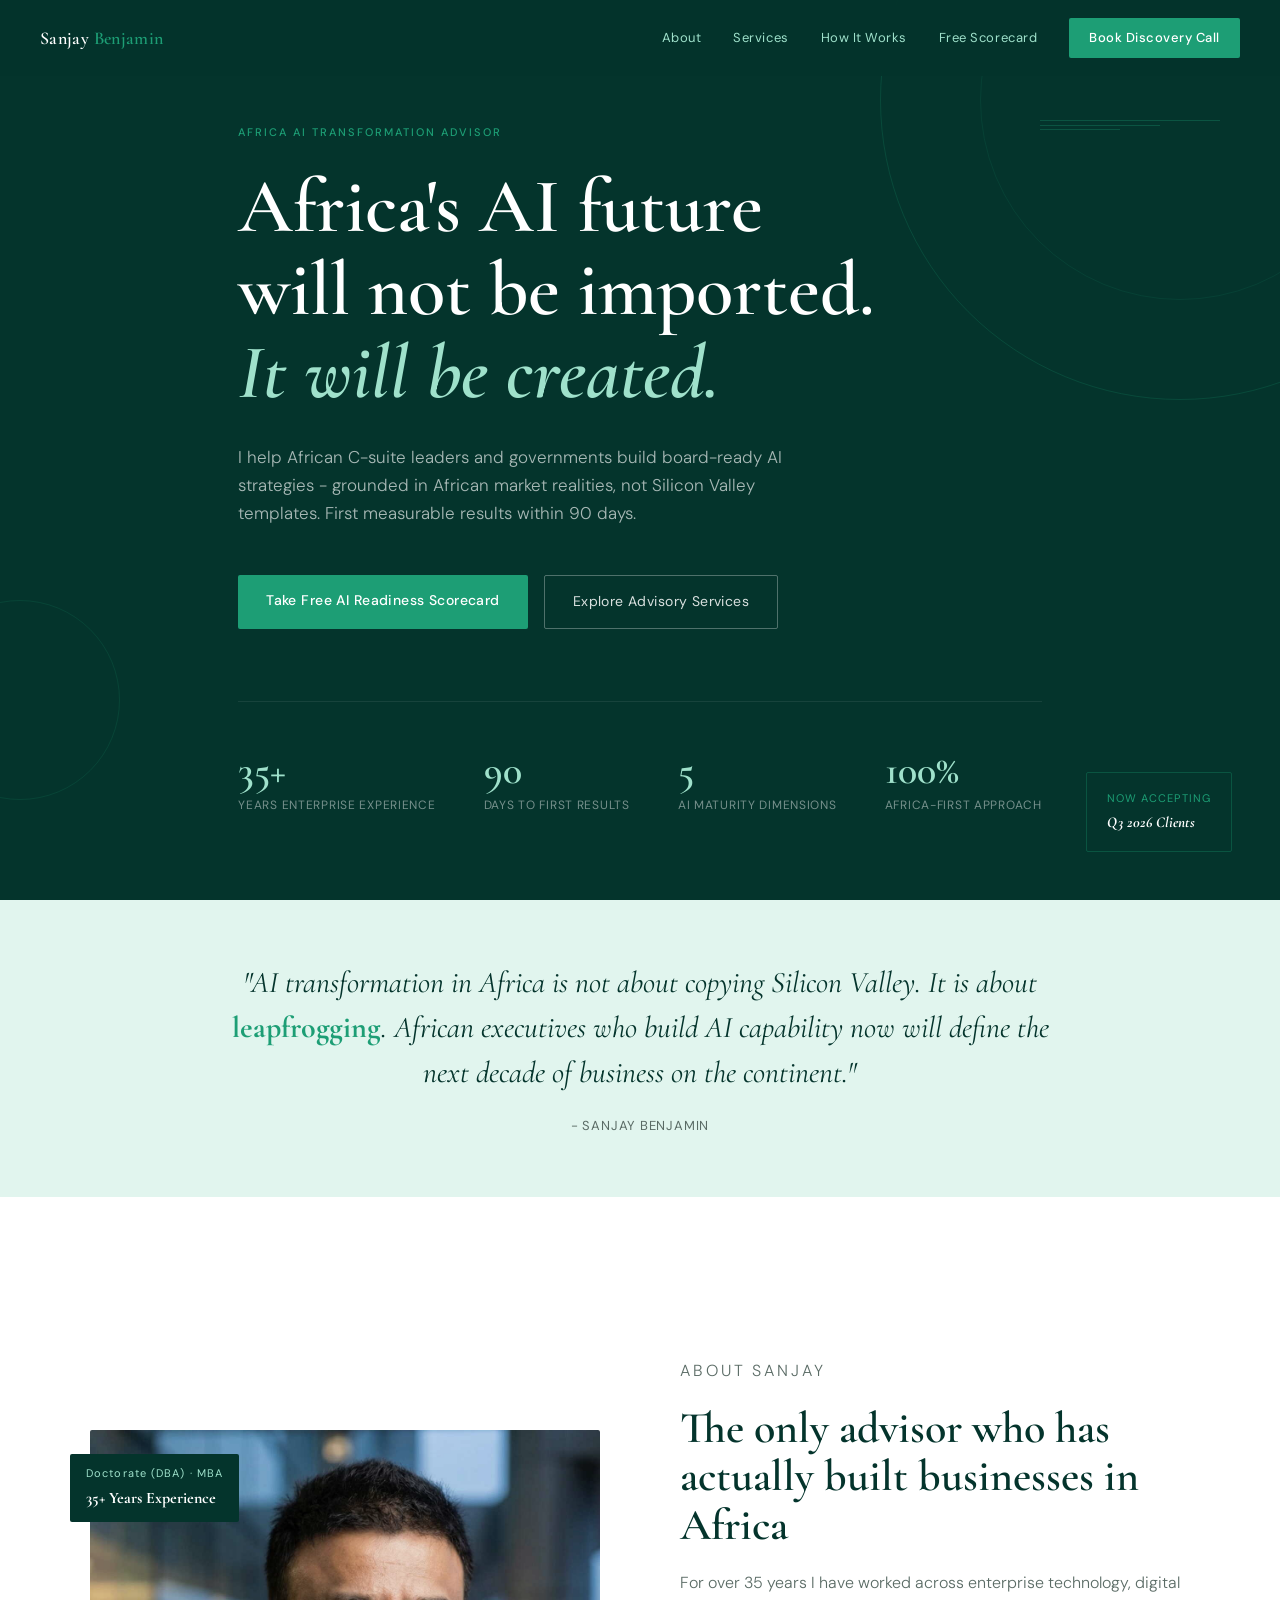
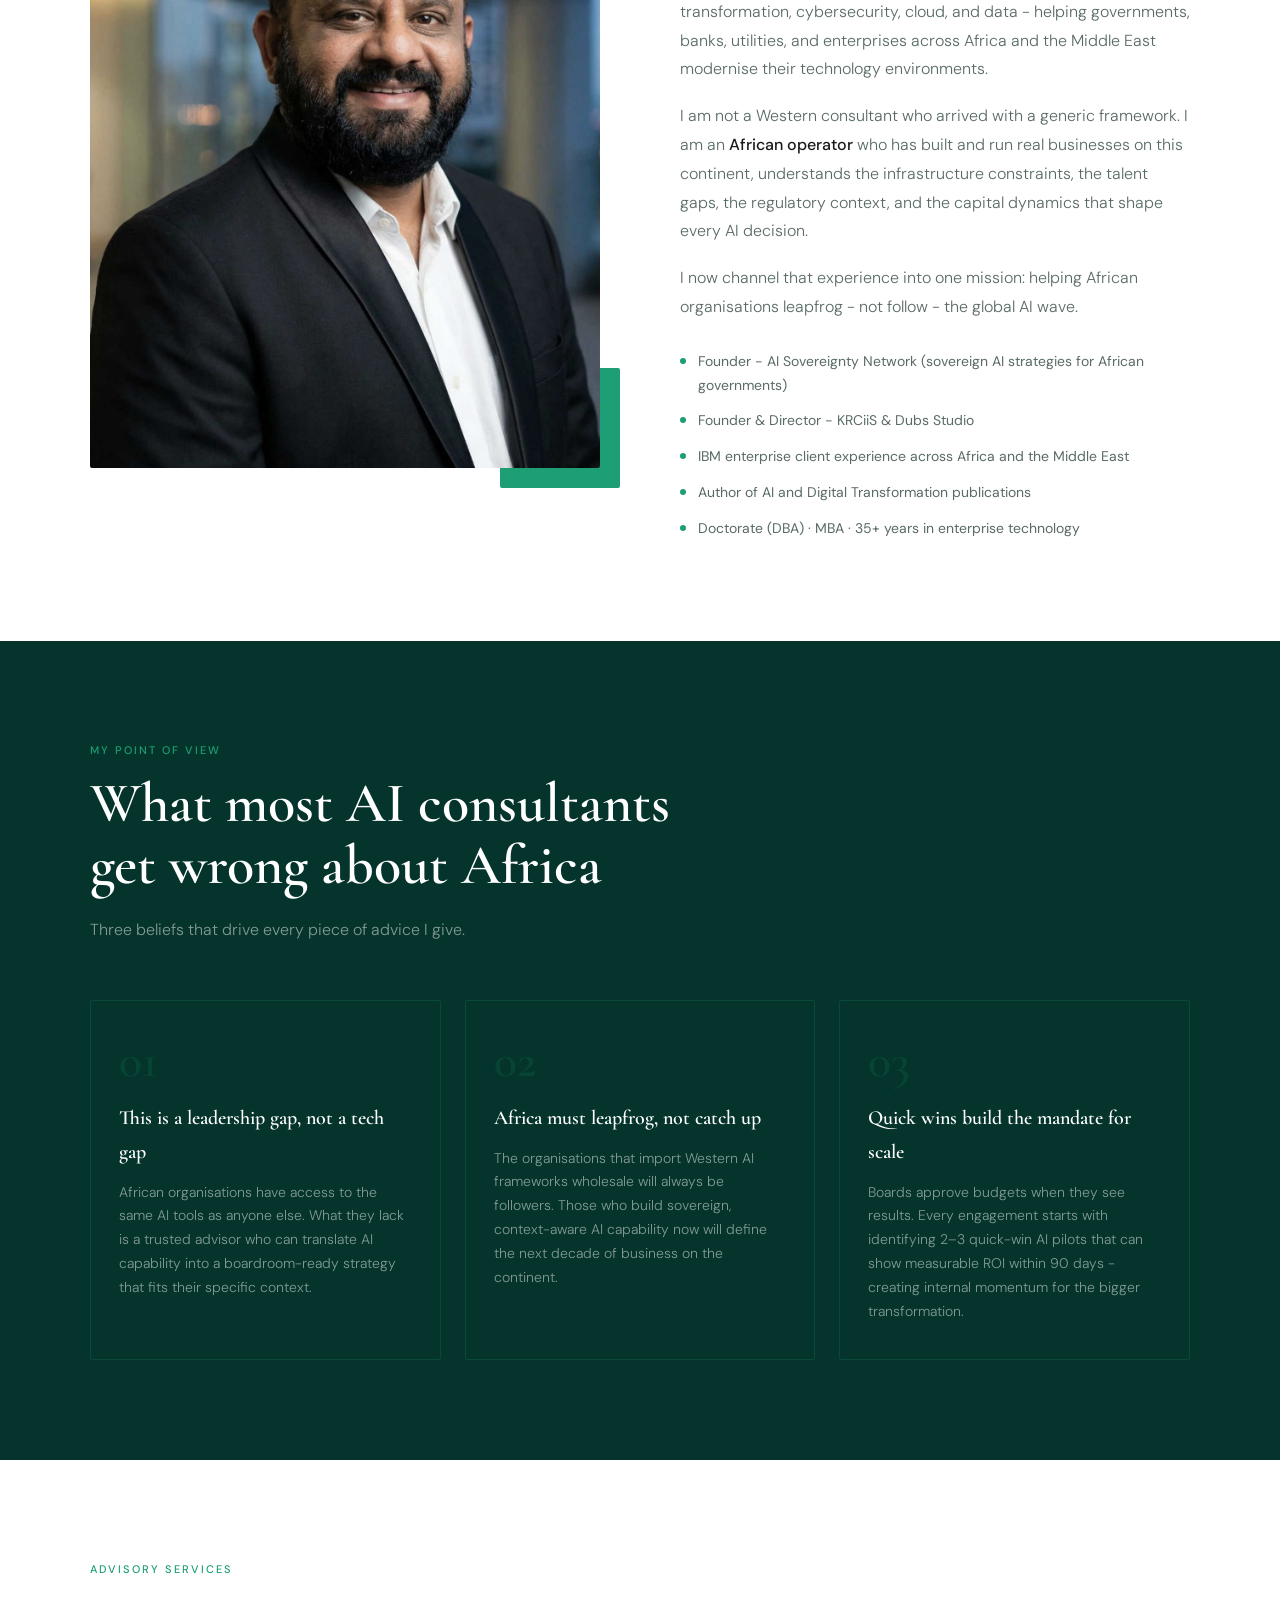
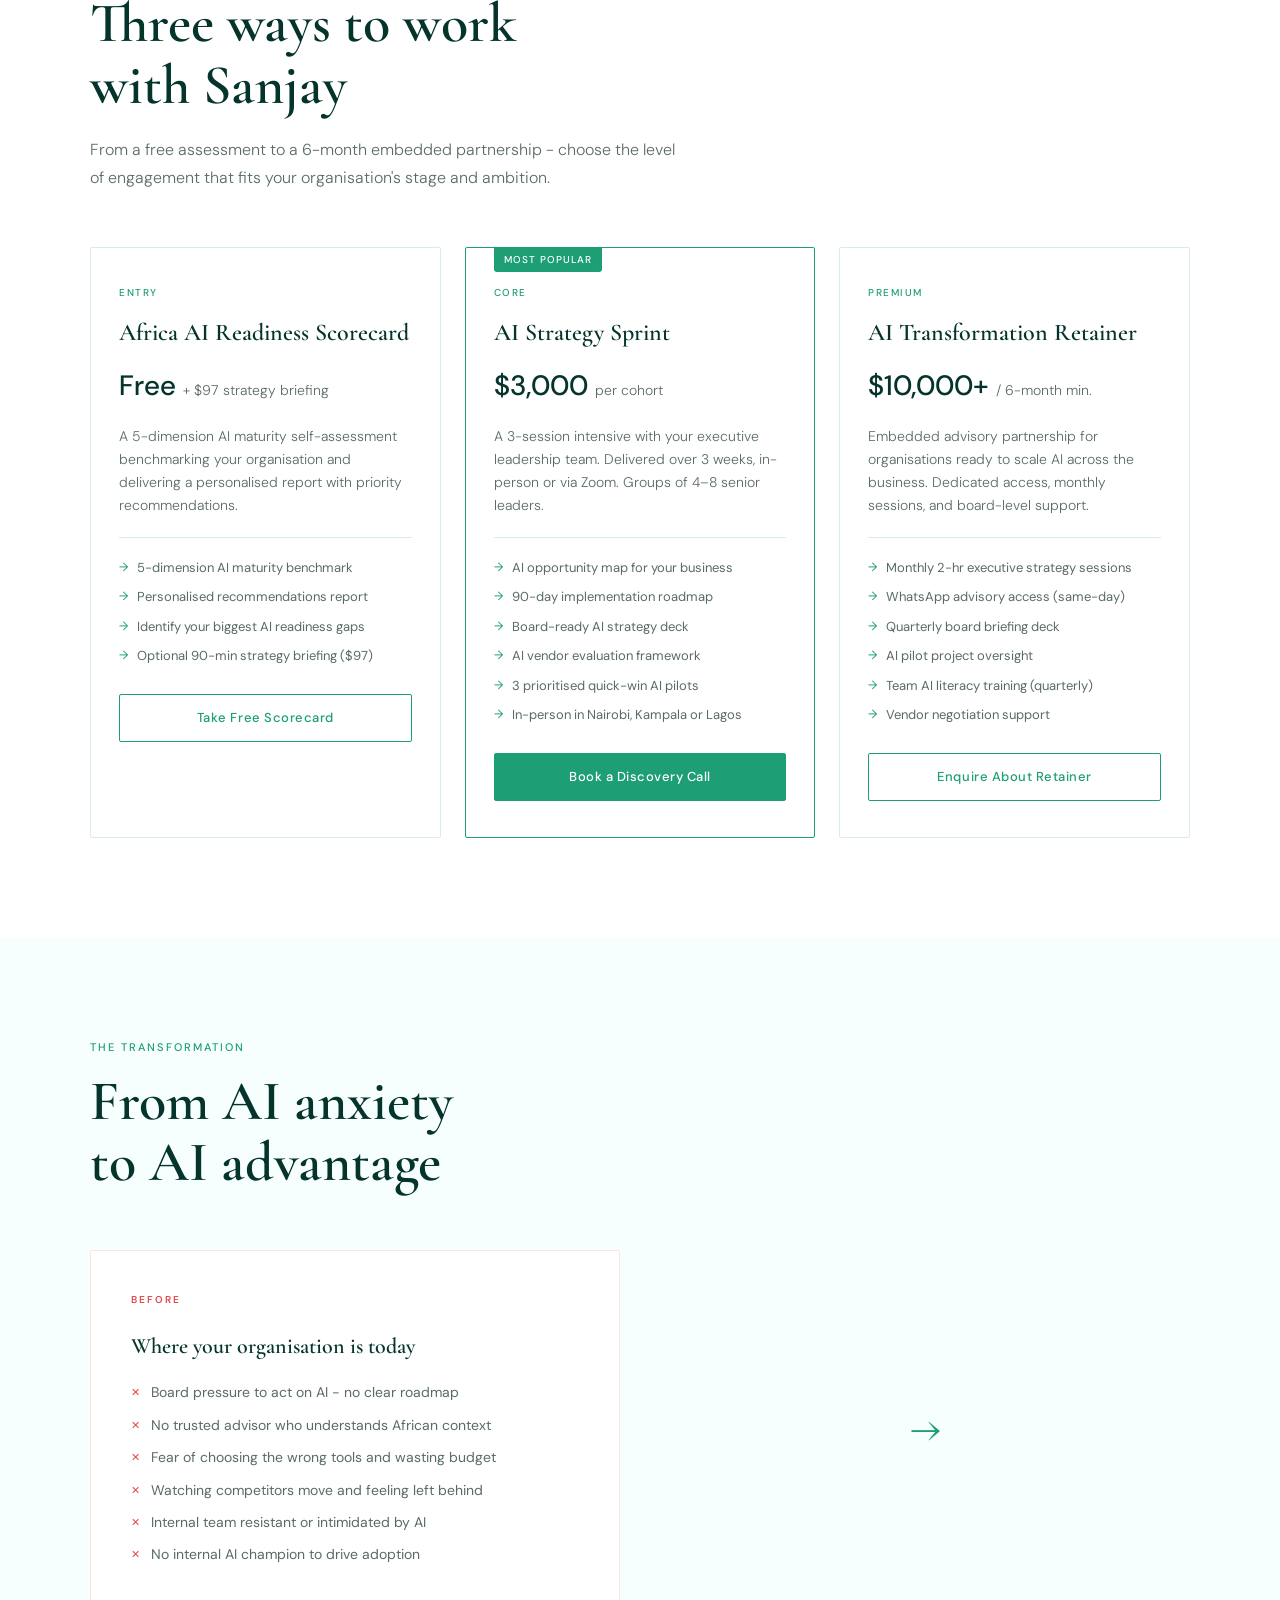
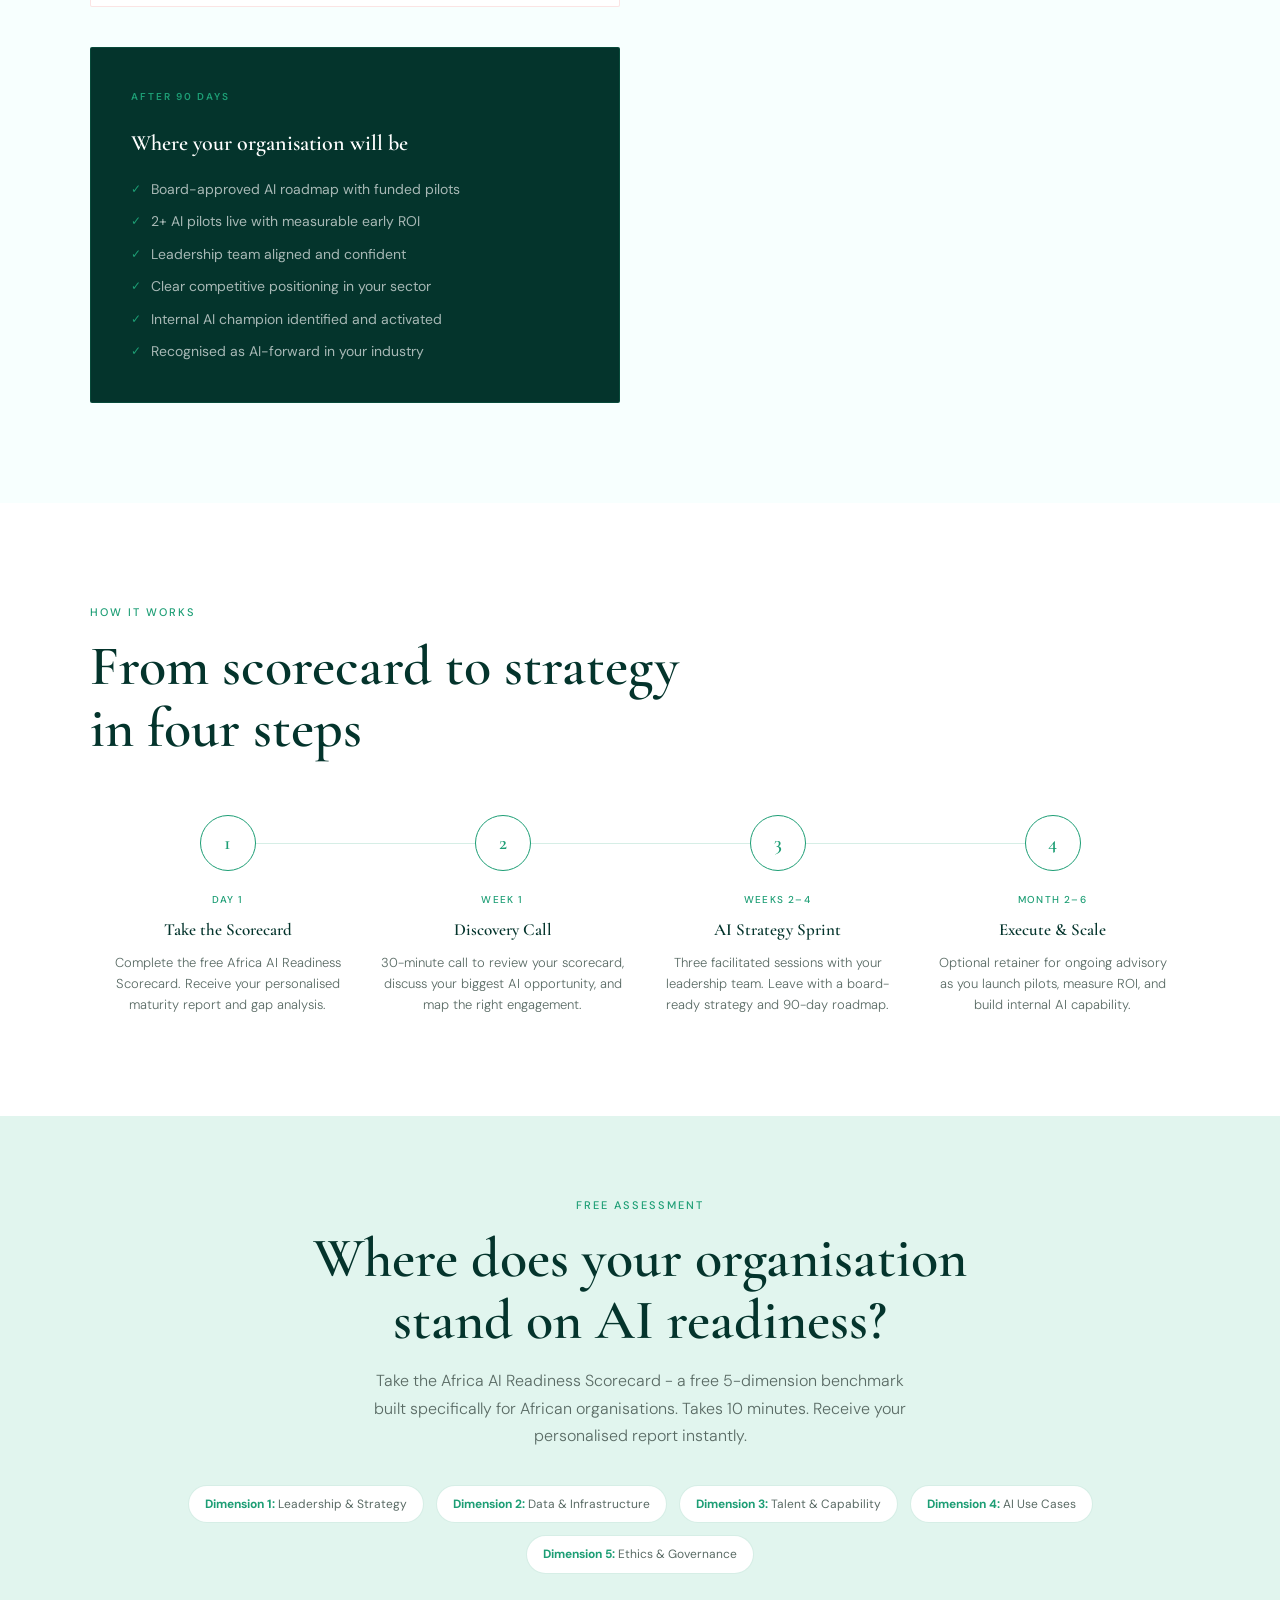
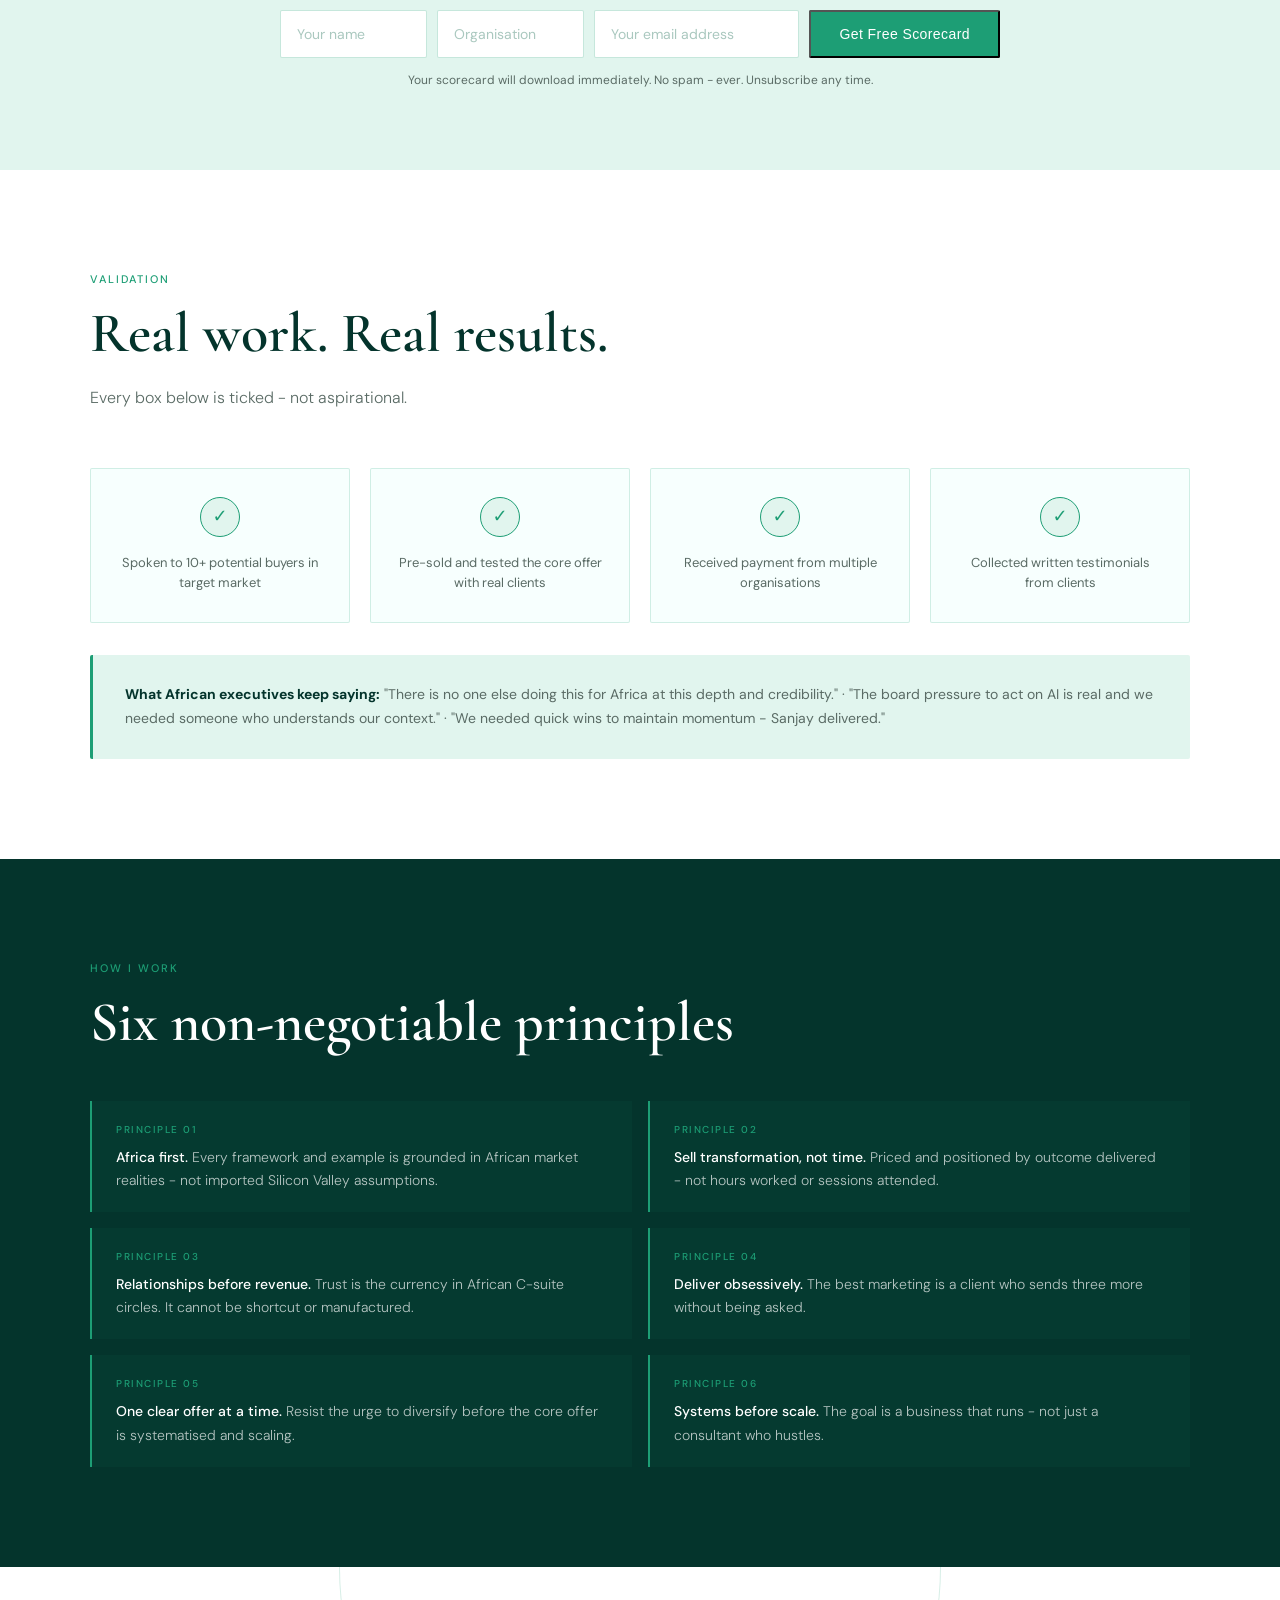
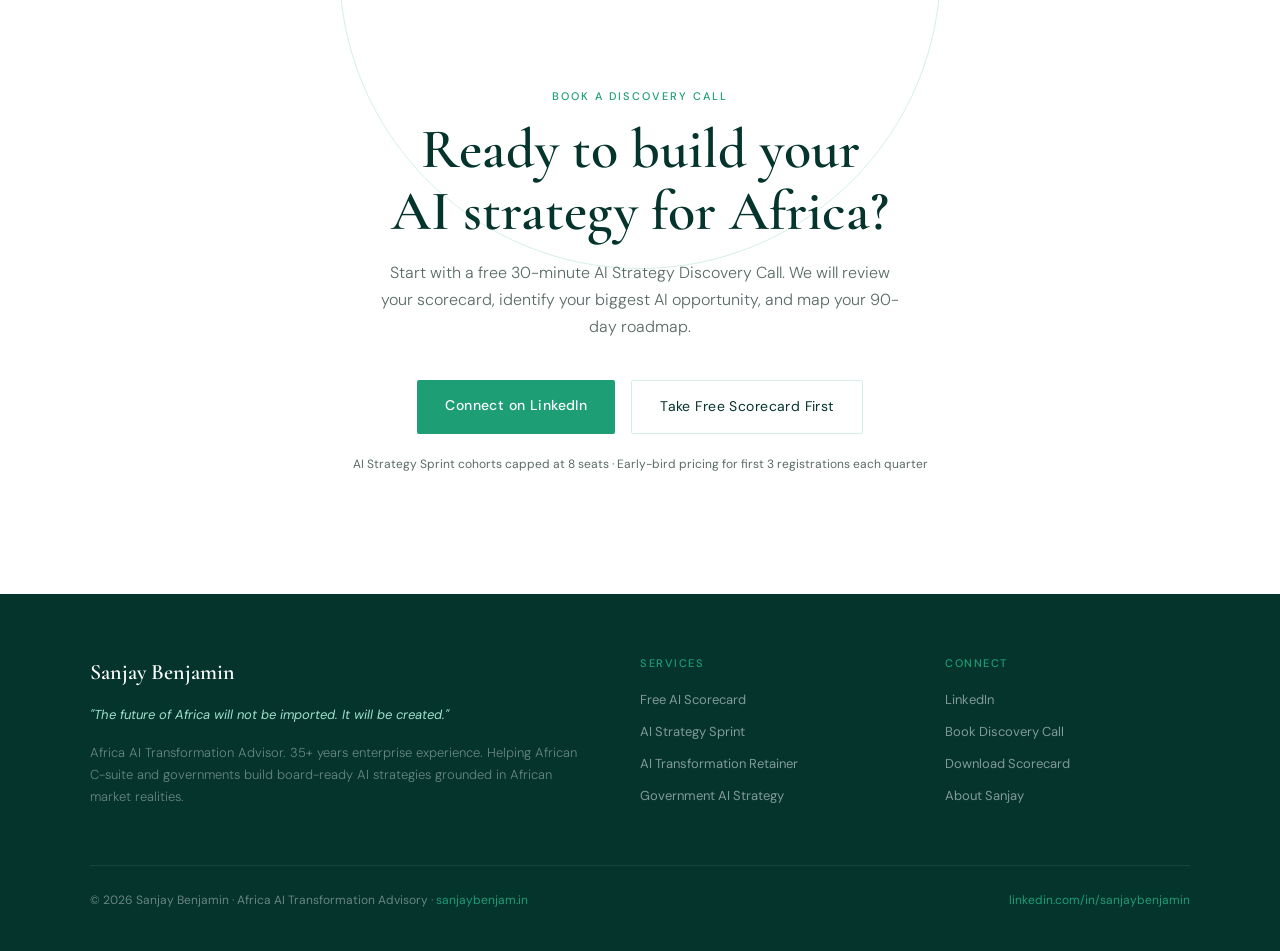
==== index.html @ 1101a74a "Update index.html formspree" ====
<!DOCTYPE html>
<html lang="en">
<head>
<meta charset="UTF-8">
<meta name="viewport" content="width=device-width, initial-scale=1.0">
<meta name="description" content="Sanjay Benjamin - Africa's leading AI Transformation Advisor. 35+ years enterprise experience. Helping African C-suite and governments build board-ready AI strategies in 90 days.">
<meta property="og:title" content="Sanjay Benjamin | Africa AI Transformation Advisor">
<meta property="og:description" content="Africa's AI transformation is not about copying Silicon Valley. It is about leapfrogging. Book your free AI Strategy Discovery Call.">
<meta property="og:url" content="https://www.sanjaybenjam.in">
<title>Sanjay Benjamin | Africa AI Transformation Advisor</title>
<link rel="preconnect" href="https://fonts.googleapis.com">
<link rel="preconnect" href="https://fonts.gstatic.com" crossorigin>
<link href="https://fonts.googleapis.com/css2?family=Cormorant+Garamond:ital,wght@0,400;0,600;1,400;1,600&family=DM+Sans:wght@300;400;500&display=swap" rel="stylesheet">
<style>
:root {
  --dark:    #04342C;
  --mid:     #0F6E56;
  --accent:  #1D9E75;
  --light:   #9FE1CB;
  --pale:    #E1F5EE;
  --amber:   #BA7517;
  --amber-l: #FAEEDA;
  --off:     #F7FFFE;
  --text:    #1A1A1A;
  --muted:   #5A6B65;
  --border:  rgba(29,158,117,.18);
  --serif:   'Cormorant Garamond', Georgia, serif;
  --sans:    'DM Sans', system-ui, sans-serif;
}
*{box-sizing:border-box;margin:0;padding:0}
html{scroll-behavior:smooth}
body{font-family:var(--sans);color:var(--text);background:#fff;font-size:16px;line-height:1.7;overflow-x:hidden}

/* ── NAV ── */
nav{position:fixed;top:0;left:0;right:0;z-index:100;padding:18px 40px;display:flex;align-items:center;justify-content:space-between;background:rgba(4,52,44,.97);backdrop-filter:blur(8px)}
.nav-logo{font-family:var(--serif);font-size:18px;color:#fff;font-weight:600;letter-spacing:.02em;text-decoration:none}
.nav-logo span{color:var(--accent)}
.nav-links{display:flex;gap:32px;align-items:center}
.nav-links a{color:var(--light);font-size:13px;font-weight:400;text-decoration:none;letter-spacing:.04em;transition:color .2s}
.nav-links a:hover{color:#fff}
.nav-cta{background:var(--accent);color:#fff !important;padding:9px 20px;border-radius:2px;font-weight:500 !important;transition:background .2s !important}
.nav-cta:hover{background:var(--mid) !important}

/* ── HERO ── */
.hero{min-height:100vh;background:var(--dark);display:flex;flex-direction:column;justify-content:center;padding:120px 40px 80px;position:relative;overflow:hidden}
.hero-bg-circle{position:absolute;border-radius:50%;border:.5px solid rgba(29,158,117,.2)}
.hero-bg-circle.c1{width:600px;height:600px;top:-200px;right:-200px}
.hero-bg-circle.c2{width:400px;height:400px;top:-100px;right:-100px;border-color:rgba(29,158,117,.12)}
.hero-bg-circle.c3{width:200px;height:200px;bottom:100px;left:-80px;border-color:rgba(29,158,117,.15)}
.hero-lines{position:absolute;right:60px;top:120px;display:flex;flex-direction:column;gap:4px;opacity:.3}
.hero-lines span{display:block;height:.5px;background:var(--accent)}
.hero-label{font-size:11px;letter-spacing:.18em;color:var(--accent);font-weight:500;text-transform:uppercase;margin-bottom:24px;opacity:0;animation:fadeUp .8s .2s forwards}
.hero h1{font-family:var(--serif);font-size:clamp(44px,6vw,82px);font-weight:600;color:#fff;line-height:1.08;margin-bottom:28px;opacity:0;animation:fadeUp .8s .4s forwards}
.hero h1 em{color:var(--light);font-style:italic}
.hero-sub{font-size:17px;color:rgba(255,255,255,.65);max-width:560px;margin-bottom:48px;line-height:1.65;font-weight:300;opacity:0;animation:fadeUp .8s .6s forwards}
.hero-actions{display:flex;gap:16px;flex-wrap:wrap;opacity:0;animation:fadeUp .8s .8s forwards}
.btn-primary{background:var(--accent);color:#fff;padding:14px 28px;border-radius:2px;text-decoration:none;font-weight:500;font-size:14px;letter-spacing:.03em;transition:background .2s,transform .15s}
.btn-primary:hover{background:var(--mid);transform:translateY(-1px)}
.btn-ghost{border:1px solid rgba(255,255,255,.3);color:rgba(255,255,255,.85);padding:14px 28px;border-radius:2px;text-decoration:none;font-weight:400;font-size:14px;letter-spacing:.03em;transition:border-color .2s,color .2s}
.btn-ghost:hover{border-color:var(--accent);color:#fff}
.hero-stats{display:flex;gap:48px;margin-top:72px;padding-top:48px;border-top:1px solid rgba(255,255,255,.08);opacity:0;animation:fadeUp .8s 1s forwards;flex-wrap:wrap}
.stat-num{font-family:var(--serif);font-size:40px;font-weight:600;color:var(--light);display:block;line-height:1}
.stat-label{font-size:12px;color:rgba(255,255,255,.45);letter-spacing:.06em;text-transform:uppercase;margin-top:4px}
.hero-badge{position:absolute;bottom:48px;right:48px;border:1px solid rgba(29,158,117,.3);border-radius:2px;padding:16px 20px;opacity:0;animation:fadeUp .8s 1.2s forwards}
.hero-badge p{font-size:11px;color:var(--accent);letter-spacing:.1em;text-transform:uppercase}
.hero-badge strong{font-family:var(--serif);font-size:15px;color:#fff;display:block;margin-top:2px;font-style:italic}

@keyframes fadeUp{from{opacity:0;transform:translateY(20px)}to{opacity:1;transform:translateY(0)}}

/* ── QUOTE BAND ── */
.quote-band{background:var(--pale);padding:60px 40px;text-align:center}
.quote-band blockquote{font-family:var(--serif);font-size:clamp(20px,3vw,30px);font-style:italic;color:var(--dark);max-width:820px;margin:0 auto;line-height:1.5}
.quote-band blockquote strong{color:var(--accent);font-style:normal}
.quote-band cite{display:block;margin-top:20px;font-size:13px;color:var(--muted);letter-spacing:.06em;font-style:normal;text-transform:uppercase}

/* ── SECTIONS ── */
section{padding:100px 40px}
.container{max-width:1100px;margin:0 auto}
.section-label{font-size:11px;letter-spacing:.18em;color:var(--accent);font-weight:500;text-transform:uppercase;margin-bottom:14px}
.section-title{font-family:var(--serif);font-size:clamp(34px,4.5vw,56px);font-weight:600;line-height:1.1;color:var(--dark);margin-bottom:20px}
.section-sub{font-size:16px;color:var(--muted);max-width:600px;line-height:1.7;font-weight:300}

/* ── ABOUT ── */
.about-grid{display:grid;grid-template-columns:1fr 1fr;gap:80px;align-items:center;margin-top:60px}
.about-img-wrap{position:relative}
.about-img-wrap img{width:100%;border-radius:2px;display:block;filter:grayscale(15%)}
.about-img-accent{position:absolute;bottom:-20px;right:-20px;width:120px;height:120px;background:var(--accent);border-radius:2px;z-index:-1}
.about-img-tag{position:absolute;top:24px;left:-20px;background:var(--dark);color:#fff;padding:10px 16px;border-radius:2px}
.about-img-tag span{font-size:11px;color:var(--light);letter-spacing:.1em;display:block}
.about-img-tag strong{font-family:var(--serif);font-size:16px;display:block;margin-top:2px}
.about-content{}
.about-content p{font-size:16px;color:var(--muted);line-height:1.8;margin-bottom:18px;font-weight:300}
.about-content p strong{color:var(--text);font-weight:500}
.cred-list{list-style:none;margin-top:28px;display:flex;flex-direction:column;gap:12px}
.cred-list li{display:flex;align-items:flex-start;gap:12px;font-size:14px;color:var(--muted)}
.cred-list li::before{content:'';width:6px;height:6px;border-radius:50%;background:var(--accent);flex-shrink:0;margin-top:8px}

/* ── POV ── */
.pov-section{background:var(--dark)}
.pov-section .section-title{color:#fff}
.pov-section .section-sub{color:rgba(255,255,255,.5)}
.pov-cards{display:grid;grid-template-columns:repeat(3,1fr);gap:24px;margin-top:56px}
.pov-card{border:1px solid rgba(29,158,117,.2);padding:36px 28px;border-radius:2px;position:relative;overflow:hidden;transition:border-color .3s}
.pov-card:hover{border-color:var(--accent)}
.pov-card::before{content:'';position:absolute;top:0;left:0;right:0;height:2px;background:var(--accent);transform:scaleX(0);transform-origin:left;transition:transform .3s}
.pov-card:hover::before{transform:scaleX(1)}
.pov-num{font-family:var(--serif);font-size:48px;color:rgba(29,158,117,.15);font-weight:600;line-height:1;margin-bottom:16px}
.pov-card h3{font-family:var(--serif);font-size:20px;color:#fff;margin-bottom:12px;font-weight:600}
.pov-card p{font-size:14px;color:rgba(255,255,255,.5);line-height:1.7;font-weight:300}

/* ── OFFERS ── */
.offers-grid{display:grid;grid-template-columns:repeat(3,1fr);gap:24px;margin-top:56px}
.offer-card{border:1px solid var(--border);padding:36px 28px;border-radius:2px;position:relative;transition:box-shadow .3s,transform .2s}
.offer-card:hover{transform:translateY(-4px);box-shadow:0 12px 40px rgba(4,52,44,.1)}
.offer-card.featured{border-color:var(--accent);border-width:1.5px}
.offer-badge{position:absolute;top:-1px;left:28px;background:var(--accent);color:#fff;font-size:10px;letter-spacing:.1em;padding:4px 10px;text-transform:uppercase;border-radius:0 0 3px 3px;font-weight:500}
.offer-tier{font-size:10px;letter-spacing:.15em;color:var(--accent);text-transform:uppercase;font-weight:500;margin-bottom:12px}
.offer-name{font-family:var(--serif);font-size:24px;color:var(--dark);font-weight:600;margin-bottom:8px}
.offer-price{font-size:28px;font-weight:500;color:var(--dark);margin-bottom:4px}
.offer-price span{font-size:14px;color:var(--muted);font-weight:300}
.offer-desc{font-size:14px;color:var(--muted);margin:16px 0 20px;line-height:1.65;font-weight:300}
.offer-divider{height:.5px;background:var(--border);margin:20px 0}
.offer-features{list-style:none;display:flex;flex-direction:column;gap:10px}
.offer-features li{font-size:13px;color:var(--muted);padding-left:18px;position:relative;line-height:1.5}
.offer-features li::before{content:'→';position:absolute;left:0;color:var(--accent);font-size:12px}
.offer-cta{display:block;margin-top:28px;text-align:center;padding:12px;border:1px solid var(--accent);color:var(--accent);font-size:13px;font-weight:500;text-decoration:none;border-radius:2px;transition:background .2s,color .2s;letter-spacing:.04em}
.offer-cta:hover,.offer-card.featured .offer-cta{background:var(--accent);color:#fff}

/* ── TRANSFORMATION ── */
.transform-section{background:var(--off)}
.transform-grid{display:grid;grid-template-columns:1fr 1fr;gap:40px;margin-top:56px}
.transform-box{padding:40px;border-radius:2px;position:relative}
.transform-box.before{background:#fff;border:1px solid rgba(226,75,74,.15)}
.transform-box.after{background:var(--dark);border:1px solid rgba(29,158,117,.2)}
.transform-label{font-size:10px;letter-spacing:.2em;text-transform:uppercase;font-weight:600;margin-bottom:20px}
.transform-box.before .transform-label{color:#E24B4A}
.transform-box.after .transform-label{color:var(--accent)}
.transform-box h3{font-family:var(--serif);font-size:22px;font-weight:600;margin-bottom:16px}
.transform-box.before h3{color:var(--dark)}
.transform-box.after h3{color:#fff}
.transform-items{list-style:none;display:flex;flex-direction:column;gap:10px}
.transform-items li{font-size:14px;padding-left:20px;position:relative;line-height:1.6}
.transform-box.before .transform-items li{color:var(--muted)}
.transform-box.after .transform-items li{color:rgba(255,255,255,.65)}
.transform-box.before .transform-items li::before{content:'✕';position:absolute;left:0;color:#E24B4A;font-size:11px;top:3px}
.transform-box.after .transform-items li::before{content:'✓';position:absolute;left:0;color:var(--accent);font-size:12px;top:2px}
.transform-arrow{display:flex;align-items:center;justify-content:center;font-family:var(--serif);font-size:48px;color:var(--accent);align-self:center}

/* ── PROCESS ── */
.process-steps{display:grid;grid-template-columns:repeat(4,1fr);gap:0;margin-top:56px;position:relative}
.process-steps::before{content:'';position:absolute;top:28px;left:10%;right:10%;height:1px;background:var(--border);z-index:0}
.step{text-align:center;padding:0 16px;position:relative;z-index:1}
.step-num{width:56px;height:56px;border-radius:50%;border:1px solid var(--accent);display:flex;align-items:center;justify-content:center;margin:0 auto 20px;font-family:var(--serif);font-size:20px;color:var(--accent);background:#fff;font-weight:600}
.step h4{font-family:var(--serif);font-size:17px;font-weight:600;color:var(--dark);margin-bottom:8px}
.step p{font-size:13px;color:var(--muted);line-height:1.6;font-weight:300}
.step-days{font-size:10px;letter-spacing:.12em;color:var(--accent);text-transform:uppercase;margin-bottom:8px;font-weight:500}

/* ── SCORECARD CTA ── */
.scorecard-section{background:var(--pale);padding:80px 40px;text-align:center}
.scorecard-section .section-label{justify-content:center;display:flex}
.scorecard-section .section-title{text-align:center;max-width:700px;margin:0 auto 16px}
.scorecard-section .section-sub{text-align:center;max-width:560px;margin:0 auto 36px}
.scorecard-chips{display:flex;gap:12px;justify-content:center;flex-wrap:wrap;margin-bottom:36px}
.chip{background:#fff;border:1px solid var(--border);padding:8px 16px;border-radius:20px;font-size:12px;color:var(--muted);font-weight:400}
.chip strong{color:var(--accent)}
.opt-in-form{max-width:720px;margin:0 auto}
.opt-in-row{display:grid;grid-template-columns:1fr 1fr 1.4fr auto;gap:10px;margin-bottom:12px}
.opt-in-row input{padding:13px 16px;border:1px solid rgba(29,158,117,.25);border-radius:2px;font-size:14px;font-family:var(--sans);background:#fff;color:var(--text);outline:none;transition:border-color .2s;width:100%}
.opt-in-row input:focus{border-color:var(--accent)}
.opt-in-row input::placeholder{color:#aac8bf}
.opt-in-note{font-size:12px;color:var(--muted);margin-top:4px;text-align:center}
.opt-in-success{display:none;background:#fff;border:1px solid var(--accent);border-radius:2px;padding:24px 28px;margin-top:16px;text-align:center}
.opt-in-success .success-icon{display:block;width:44px;height:44px;border-radius:50%;background:var(--pale);border:1px solid var(--accent);line-height:42px;font-size:20px;color:var(--accent);margin:0 auto 14px}
.opt-in-success strong{font-size:15px;color:var(--dark);display:block;margin-bottom:6px}
.opt-in-success p{font-size:13px;color:var(--muted)}
@media(max-width:900px){.opt-in-row{grid-template-columns:1fr}}

/* ── VALIDATION ── */
.validation-grid{display:grid;grid-template-columns:repeat(4,1fr);gap:20px;margin-top:56px}
.val-card{background:var(--off);padding:28px 24px;border-radius:2px;text-align:center;border:1px solid var(--border)}
.val-check{width:40px;height:40px;border-radius:50%;background:var(--pale);border:1px solid var(--accent);display:flex;align-items:center;justify-content:center;margin:0 auto 16px;color:var(--accent);font-size:18px;font-weight:600}
.val-card p{font-size:13px;color:var(--muted);line-height:1.6}

/* ── PRINCIPLES ── */
.principles-section{background:var(--dark)}
.principles-section .section-title{color:#fff}
.principles-grid{display:grid;grid-template-columns:repeat(2,1fr);gap:16px;margin-top:48px}
.principle{border-left:2px solid var(--accent);padding:20px 24px;background:rgba(29,158,117,.06)}
.principle-num{font-size:10px;letter-spacing:.15em;color:var(--accent);text-transform:uppercase;margin-bottom:8px;font-weight:500}
.principle p{font-size:14px;color:rgba(255,255,255,.7);line-height:1.65;font-weight:300}
.principle p strong{color:#fff;font-weight:500}

/* ── CTA FINAL ── */
.cta-section{padding:120px 40px;text-align:center;background:#fff;position:relative;overflow:hidden}
.cta-section::before{content:'';position:absolute;width:600px;height:600px;border-radius:50%;border:.5px solid var(--border);top:-300px;left:50%;transform:translateX(-50%)}
.cta-section .section-title{max-width:720px;margin:0 auto 16px}
.cta-section .section-sub{max-width:520px;margin:0 auto 40px;text-align:center}
.cta-row{display:flex;gap:16px;justify-content:center;flex-wrap:wrap}
.cta-note{margin-top:20px;font-size:12px;color:var(--muted)}

/* ── FOOTER ── */
footer{background:var(--dark);padding:60px 40px 40px;color:rgba(255,255,255,.4)}
.footer-grid{display:grid;grid-template-columns:2fr 1fr 1fr;gap:60px;margin-bottom:48px}
.footer-brand{font-family:var(--serif);font-size:22px;color:#fff;margin-bottom:12px;font-weight:600}
.footer-tagline{font-size:13px;color:var(--light);margin-bottom:16px;font-style:italic}
.footer-desc{font-size:13px;color:rgba(255,255,255,.4);line-height:1.7;font-weight:300}
.footer-col h4{font-size:11px;letter-spacing:.14em;text-transform:uppercase;color:var(--accent);margin-bottom:16px;font-weight:500}
.footer-col a{display:block;font-size:13px;color:rgba(255,255,255,.5);text-decoration:none;margin-bottom:10px;transition:color .2s}
.footer-col a:hover{color:var(--light)}
.footer-bottom{border-top:1px solid rgba(255,255,255,.08);padding-top:24px;display:flex;justify-content:space-between;align-items:center;flex-wrap:gap}
.footer-bottom p{font-size:12px}
.footer-bottom a{color:var(--accent);text-decoration:none;font-size:12px}

/* ── RESPONSIVE ── */
@media(max-width:900px){
  nav{padding:16px 24px}
  .nav-links{display:none}
  section{padding:72px 24px}
  .hero{padding:100px 24px 64px}
  .about-grid,.transform-grid,.footer-grid{grid-template-columns:1fr}
  .pov-cards,.offers-grid,.validation-grid{grid-template-columns:1fr}
  .process-steps{grid-template-columns:1fr 1fr}
  .process-steps::before{display:none}
  .principles-grid{grid-template-columns:1fr}
  .hero-stats{gap:32px}
  .hero-badge{display:none}
  .about-img-accent,.about-img-tag{display:none}
}
</style>
</head>
<body>

<!-- NAV -->
<nav>
  <a href="/" class="nav-logo">Sanjay <span>Benjamin</span></a>
  <div class="nav-links">
    <a href="#about">About</a>
    <a href="#offers">Services</a>
    <a href="#process">How It Works</a>
    <a href="#scorecard">Free Scorecard</a>
    <a href="#contact" class="nav-cta">Book Discovery Call</a>
  </div>
</nav>

<!-- HERO -->
<section class="hero">
  <div class="hero-bg-circle c1"></div>
  <div class="hero-bg-circle c2"></div>
  <div class="hero-bg-circle c3"></div>
  <div class="hero-lines">
    <span style="width:180px"></span>
    <span style="width:120px"></span>
    <span style="width:80px"></span>
  </div>

  <div class="container">
    <p class="hero-label">Africa AI Transformation Advisor</p>
    <h1>
      Africa's AI future<br>
      will not be imported.<br>
      <em>It will be created.</em>
    </h1>
    <p class="hero-sub">
      I help African C-suite leaders and governments build board-ready AI strategies -
      grounded in African market realities, not Silicon Valley templates.
      First measurable results within 90 days.
    </p>
    <div class="hero-actions">
      <a href="#scorecard" class="btn-primary">Take Free AI Readiness Scorecard</a>
      <a href="#offers" class="btn-ghost">Explore Advisory Services</a>
    </div>

    <div class="hero-stats">
      <div>
        <span class="stat-num">35+</span>
        <span class="stat-label">Years Enterprise Experience</span>
      </div>
      <div>
        <span class="stat-num">90</span>
        <span class="stat-label">Days to First Results</span>
      </div>
      <div>
        <span class="stat-num">5</span>
        <span class="stat-label">AI Maturity Dimensions</span>
      </div>
      <div>
        <span class="stat-num">100%</span>
        <span class="stat-label">Africa-First Approach</span>
      </div>
    </div>
  </div>

  <div class="hero-badge">
    <p>Now accepting</p>
    <strong>Q3 2026 Clients</strong>
  </div>
</section>

<!-- QUOTE BAND -->
<div class="quote-band">
  <blockquote>
    "AI transformation in Africa is not about copying Silicon Valley.
    It is about <strong>leapfrogging</strong>. African executives who build
    AI capability now will define the next decade of business on the continent."
  </blockquote>
  <cite>- Sanjay Benjamin</cite>
</div>

<!-- ABOUT -->
<section id="about">
  <div class="container">
    <div class="about-grid">
      <div class="about-img-wrap">
        <img src="sb.jpg" alt="Sanjay Benjamin - Africa AI Transformation Advisor">
        <div class="about-img-accent"></div>
        <div class="about-img-tag">
          <span>Doctorate (DBA) · MBA</span>
          <strong>35+ Years Experience</strong>
        </div>
      </div>
      <div class="about-content">
        <p class="section-label">About Sanjay</p>
        <h2 class="section-title" style="font-size:clamp(28px,3.5vw,44px)">The only advisor who has actually built businesses in Africa</h2>
        <p>For over 35 years I have worked across enterprise technology, digital transformation, cybersecurity, cloud, and data - helping governments, banks, utilities, and enterprises across Africa and the Middle East modernise their technology environments.</p>
        <p>I am not a Western consultant who arrived with a generic framework. I am an <strong>African operator</strong> who has built and run real businesses on this continent, understands the infrastructure constraints, the talent gaps, the regulatory context, and the capital dynamics that shape every AI decision.</p>
        <p>I now channel that experience into one mission: helping African organisations leapfrog - not follow - the global AI wave.</p>
        <ul class="cred-list">
          <li>Founder - AI Sovereignty Network (sovereign AI strategies for African governments)</li>
          <li>Founder & Director - KRCiiS & Dubs Studio</li>
          <li>IBM enterprise client experience across Africa and the Middle East</li>
          <li>Author of AI and Digital Transformation publications</li>
          <li>Doctorate (DBA) · MBA · 35+ years in enterprise technology</li>
        </ul>
      </div>
    </div>
  </div>
</section>

<!-- POV -->
<section class="pov-section" id="pov">
  <div class="container">
    <p class="section-label" style="color:var(--accent)">My Point of View</p>
    <h2 class="section-title">What most AI consultants<br>get wrong about Africa</h2>
    <p class="section-sub">Three beliefs that drive every piece of advice I give.</p>

    <div class="pov-cards">
      <div class="pov-card">
        <div class="pov-num">01</div>
        <h3>This is a leadership gap, not a tech gap</h3>
        <p>African organisations have access to the same AI tools as anyone else. What they lack is a trusted advisor who can translate AI capability into a boardroom-ready strategy that fits their specific context.</p>
      </div>
      <div class="pov-card">
        <div class="pov-num">02</div>
        <h3>Africa must leapfrog, not catch up</h3>
        <p>The organisations that import Western AI frameworks wholesale will always be followers. Those who build sovereign, context-aware AI capability now will define the next decade of business on the continent.</p>
      </div>
      <div class="pov-card">
        <div class="pov-num">03</div>
        <h3>Quick wins build the mandate for scale</h3>
        <p>Boards approve budgets when they see results. Every engagement starts with identifying 2–3 quick-win AI pilots that can show measurable ROI within 90 days - creating internal momentum for the bigger transformation.</p>
      </div>
    </div>
  </div>
</section>

<!-- OFFERS -->
<section id="offers">
  <div class="container">
    <p class="section-label">Advisory Services</p>
    <h2 class="section-title">Three ways to work<br>with Sanjay</h2>
    <p class="section-sub">From a free assessment to a 6-month embedded partnership - choose the level of engagement that fits your organisation's stage and ambition.</p>

    <div class="offers-grid">
      <!-- Entry -->
      <div class="offer-card">
        <div class="offer-tier">Entry</div>
        <div class="offer-name">Africa AI Readiness Scorecard</div>
        <div class="offer-price">Free <span>+ $97 strategy briefing</span></div>
        <p class="offer-desc">A 5-dimension AI maturity self-assessment benchmarking your organisation and delivering a personalised report with priority recommendations.</p>
        <div class="offer-divider"></div>
        <ul class="offer-features">
          <li>5-dimension AI maturity benchmark</li>
          <li>Personalised recommendations report</li>
          <li>Identify your biggest AI readiness gaps</li>
          <li>Optional 90-min strategy briefing ($97)</li>
        </ul>
        <a href="#scorecard" class="offer-cta">Take Free Scorecard</a>
      </div>

      <!-- Core -->
      <div class="offer-card featured">
        <div class="offer-badge">Most Popular</div>
        <div class="offer-tier">Core</div>
        <div class="offer-name">AI Strategy Sprint</div>
        <div class="offer-price">$3,000 <span>per cohort</span></div>
        <p class="offer-desc">A 3-session intensive with your executive leadership team. Delivered over 3 weeks, in-person or via Zoom. Groups of 4–8 senior leaders.</p>
        <div class="offer-divider"></div>
        <ul class="offer-features">
          <li>AI opportunity map for your business</li>
          <li>90-day implementation roadmap</li>
          <li>Board-ready AI strategy deck</li>
          <li>AI vendor evaluation framework</li>
          <li>3 prioritised quick-win AI pilots</li>
          <li>In-person in Nairobi, Kampala or Lagos</li>
        </ul>
        <a href="#contact" class="offer-cta">Book a Discovery Call</a>
      </div>

      <!-- Premium -->
      <div class="offer-card">
        <div class="offer-tier">Premium</div>
        <div class="offer-name">AI Transformation Retainer</div>
        <div class="offer-price">$10,000+ <span>/ 6-month min.</span></div>
        <p class="offer-desc">Embedded advisory partnership for organisations ready to scale AI across the business. Dedicated access, monthly sessions, and board-level support.</p>
        <div class="offer-divider"></div>
        <ul class="offer-features">
          <li>Monthly 2-hr executive strategy sessions</li>
          <li>WhatsApp advisory access (same-day)</li>
          <li>Quarterly board briefing deck</li>
          <li>AI pilot project oversight</li>
          <li>Team AI literacy training (quarterly)</li>
          <li>Vendor negotiation support</li>
        </ul>
        <a href="#contact" class="offer-cta">Enquire About Retainer</a>
      </div>
    </div>
  </div>
</section>

<!-- TRANSFORMATION -->
<section class="transform-section">
  <div class="container">
    <p class="section-label">The Transformation</p>
    <h2 class="section-title">From AI anxiety<br>to AI advantage</h2>
    <div class="transform-grid">
      <div class="transform-box before">
        <div class="transform-label">Before</div>
        <h3>Where your organisation is today</h3>
        <ul class="transform-items">
          <li>Board pressure to act on AI - no clear roadmap</li>
          <li>No trusted advisor who understands African context</li>
          <li>Fear of choosing the wrong tools and wasting budget</li>
          <li>Watching competitors move and feeling left behind</li>
          <li>Internal team resistant or intimidated by AI</li>
          <li>No internal AI champion to drive adoption</li>
        </ul>
      </div>
      <div class="transform-arrow">→</div>
      <div class="transform-box after">
        <div class="transform-label">After 90 days</div>
        <h3>Where your organisation will be</h3>
        <ul class="transform-items">
          <li>Board-approved AI roadmap with funded pilots</li>
          <li>2+ AI pilots live with measurable early ROI</li>
          <li>Leadership team aligned and confident</li>
          <li>Clear competitive positioning in your sector</li>
          <li>Internal AI champion identified and activated</li>
          <li>Recognised as AI-forward in your industry</li>
        </ul>
      </div>
    </div>
  </div>
</section>

<!-- PROCESS -->
<section id="process">
  <div class="container">
    <p class="section-label">How It Works</p>
    <h2 class="section-title">From scorecard to strategy<br>in four steps</h2>
    <div class="process-steps">
      <div class="step">
        <div class="step-num">1</div>
        <div class="step-days">Day 1</div>
        <h4>Take the Scorecard</h4>
        <p>Complete the free Africa AI Readiness Scorecard. Receive your personalised maturity report and gap analysis.</p>
      </div>
      <div class="step">
        <div class="step-num">2</div>
        <div class="step-days">Week 1</div>
        <h4>Discovery Call</h4>
        <p>30-minute call to review your scorecard, discuss your biggest AI opportunity, and map the right engagement.</p>
      </div>
      <div class="step">
        <div class="step-num">3</div>
        <div class="step-days">Weeks 2–4</div>
        <h4>AI Strategy Sprint</h4>
        <p>Three facilitated sessions with your leadership team. Leave with a board-ready strategy and 90-day roadmap.</p>
      </div>
      <div class="step">
        <div class="step-num">4</div>
        <div class="step-days">Month 2–6</div>
        <h4>Execute & Scale</h4>
        <p>Optional retainer for ongoing advisory as you launch pilots, measure ROI, and build internal AI capability.</p>
      </div>
    </div>
  </div>
</section>

<!-- SCORECARD CTA -->
<section class="scorecard-section" id="scorecard">
  <div class="container">
    <p class="section-label">Free Assessment</p>
    <h2 class="section-title">Where does your organisation<br>stand on AI readiness?</h2>
    <p class="section-sub">Take the Africa AI Readiness Scorecard - a free 5-dimension benchmark built specifically for African organisations. Takes 10 minutes. Receive your personalised report instantly.</p>
    <div class="scorecard-chips">
      <span class="chip"><strong>Dimension 1:</strong> Leadership & Strategy</span>
      <span class="chip"><strong>Dimension 2:</strong> Data & Infrastructure</span>
      <span class="chip"><strong>Dimension 3:</strong> Talent & Capability</span>
      <span class="chip"><strong>Dimension 4:</strong> AI Use Cases</span>
      <span class="chip"><strong>Dimension 5:</strong> Ethics & Governance</span>
    </div>
    <form class="opt-in-form" id="scorecardForm" action="https://formspree.io/f/xykvaenn" method="POST" novalidate>
      <input type="hidden" name="_subject" value="New Africa AI Readiness Scorecard Request">
      <input type="hidden" name="_next" value="Africa_AI_Readiness_Scorecard_V2.pdf">
      <input type="hidden" name="_replyto" value="sb@sanjaybenjam.in">
      <div class="opt-in-row">
        <input type="text" name="name" placeholder="Your name" required autocomplete="name">
        <input type="text" name="organisation" placeholder="Organisation" autocomplete="organization">
        <input type="email" name="email" placeholder="Your email address" required autocomplete="email">
        <button type="submit" class="btn-primary" id="submitBtn">Get Free Scorecard</button>
      </div>
      <p class="opt-in-note">Your scorecard will download immediately. No spam - ever. Unsubscribe any time.</p>
      <div class="opt-in-success" id="successMsg">
        <span class="success-icon">&#10003;</span>
        <strong>Thank you! Your scorecard is downloading now.</strong>
        <p>Sanjay will be in touch within 24 hours. Check your inbox.</p>
        <a href="Africa_AI_Readiness_Scorecard_V2.pdf" class="btn-ghost" style="color:var(--dark);border-color:var(--border);margin-top:12px;display:inline-block;font-size:13px;padding:10px 20px">Click here if download didn't start</a>
      </div>
    </form>
  </div>
</section>

<!-- VALIDATION -->
<section id="validation">
  <div class="container">
    <p class="section-label">Validation</p>
    <h2 class="section-title">Real work. Real results.</h2>
    <p class="section-sub">Every box below is ticked - not aspirational.</p>
    <div class="validation-grid">
      <div class="val-card">
        <div class="val-check">✓</div>
        <p>Spoken to 10+ potential buyers in target market</p>
      </div>
      <div class="val-card">
        <div class="val-check">✓</div>
        <p>Pre-sold and tested the core offer with real clients</p>
      </div>
      <div class="val-card">
        <div class="val-check">✓</div>
        <p>Received payment from multiple organisations</p>
      </div>
      <div class="val-card">
        <div class="val-check">✓</div>
        <p>Collected written testimonials from clients</p>
      </div>
    </div>
    <div style="margin-top:32px;background:var(--pale);padding:28px 32px;border-radius:2px;border-left:3px solid var(--accent)">
      <p style="font-size:14px;color:var(--muted);line-height:1.7"><strong style="color:var(--dark)">What African executives keep saying:</strong> "There is no one else doing this for Africa at this depth and credibility." · "The board pressure to act on AI is real and we needed someone who understands our context." · "We needed quick wins to maintain momentum - Sanjay delivered."</p>
    </div>
  </div>
</section>

<!-- PRINCIPLES -->
<section class="principles-section">
  <div class="container">
    <p class="section-label" style="color:var(--accent)">How I Work</p>
    <h2 class="section-title">Six non-negotiable principles</h2>
    <div class="principles-grid">
      <div class="principle">
        <div class="principle-num">Principle 01</div>
        <p><strong>Africa first.</strong> Every framework and example is grounded in African market realities - not imported Silicon Valley assumptions.</p>
      </div>
      <div class="principle">
        <div class="principle-num">Principle 02</div>
        <p><strong>Sell transformation, not time.</strong> Priced and positioned by outcome delivered - not hours worked or sessions attended.</p>
      </div>
      <div class="principle">
        <div class="principle-num">Principle 03</div>
        <p><strong>Relationships before revenue.</strong> Trust is the currency in African C-suite circles. It cannot be shortcut or manufactured.</p>
      </div>
      <div class="principle">
        <div class="principle-num">Principle 04</div>
        <p><strong>Deliver obsessively.</strong> The best marketing is a client who sends three more without being asked.</p>
      </div>
      <div class="principle">
        <div class="principle-num">Principle 05</div>
        <p><strong>One clear offer at a time.</strong> Resist the urge to diversify before the core offer is systematised and scaling.</p>
      </div>
      <div class="principle">
        <div class="principle-num">Principle 06</div>
        <p><strong>Systems before scale.</strong> The goal is a business that runs - not just a consultant who hustles.</p>
      </div>
    </div>
  </div>
</section>

<!-- FINAL CTA -->
<section class="cta-section" id="contact">
  <div class="container">
    <p class="section-label" style="justify-content:center;display:flex">Book a Discovery Call</p>
    <h2 class="section-title">Ready to build your<br>AI strategy for Africa?</h2>
    <p class="section-sub">Start with a free 30-minute AI Strategy Discovery Call. We will review your scorecard, identify your biggest AI opportunity, and map your 90-day roadmap.</p>
    <div class="cta-row">
      <a href="https://www.linkedin.com/in/sanjaybenjamin/" target="_blank" class="btn-primary">Connect on LinkedIn</a>
      <a href="#scorecard" class="btn-ghost" style="color:var(--dark);border-color:var(--border)">Take Free Scorecard First</a>
    </div>
    <p class="cta-note">AI Strategy Sprint cohorts capped at 8 seats · Early-bird pricing for first 3 registrations each quarter</p>
  </div>
</section>

<!-- FOOTER -->
<footer>
  <div class="container">
    <div class="footer-grid">
      <div>
        <div class="footer-brand">Sanjay Benjamin</div>
        <div class="footer-tagline">"The future of Africa will not be imported. It will be created."</div>
        <p class="footer-desc">Africa AI Transformation Advisor. 35+ years enterprise experience. Helping African C-suite and governments build board-ready AI strategies grounded in African market realities.</p>
      </div>
      <div class="footer-col">
        <h4>Services</h4>
        <a href="#scorecard">Free AI Scorecard</a>
        <a href="#offers">AI Strategy Sprint</a>
        <a href="#offers">AI Transformation Retainer</a>
        <a href="#offers">Government AI Strategy</a>
      </div>
      <div class="footer-col">
        <h4>Connect</h4>
        <a href="https://www.linkedin.com/in/sanjaybenjamin/" target="_blank">LinkedIn</a>
        <a href="#contact">Book Discovery Call</a>
        <a href="Africa_AI_Readiness_Scorecard_V2.pdf">Download Scorecard</a>
        <a href="#about">About Sanjay</a>
      </div>
    </div>
    <div class="footer-bottom">
      <p>&copy; 2026 Sanjay Benjamin · Africa AI Transformation Advisory · <a href="https://www.sanjaybenjam.in">sanjaybenjam.in</a></p>
      <a href="https://www.linkedin.com/in/sanjaybenjamin/" target="_blank">linkedin.com/in/sanjaybenjamin</a>
    </div>
  </div>
</footer>

<script>
const form = document.getElementById('scorecardForm');
const successMsg = document.getElementById('successMsg');
const submitBtn = document.getElementById('submitBtn');

if (form) {
  form.addEventListener('submit', async function(e) {
    e.preventDefault();
    const email = form.querySelector('input[type="email"]').value;
    const name = form.querySelector('input[name="name"]').value;
    if (!email || !name) {
      form.querySelector('input[name="name"]').style.borderColor = name ? '' : '#E24B4A';
      form.querySelector('input[type="email"]').style.borderColor = email ? '' : '#E24B4A';
      return;
    }
    submitBtn.textContent = 'Sending...';
    submitBtn.disabled = true;
    try {
      const data = new FormData(form);
      const res = await fetch(form.action, {
        method: 'POST',
        body: data,
        headers: { 'Accept': 'application/json' }
      });
      if (res.ok) {
        form.querySelector('.opt-in-row').style.display = 'none';
        form.querySelector('.opt-in-note').style.display = 'none';
        successMsg.style.display = 'block';
        const link = document.createElement('a');
        link.href = 'Africa_AI_Readiness_Scorecard_V2.pdf';
        link.download = 'Africa_AI_Readiness_Scorecard_Sanjay_Benjamin.pdf';
        document.body.appendChild(link);
        link.click();
        document.body.removeChild(link);
        if (typeof gtag !== 'undefined') {
          gtag('event', 'scorecard_download', { event_category: 'lead_gen' });
        }
      } else {
        throw new Error('Server error');
      }
    } catch(err) {
      submitBtn.textContent = 'Get Free Scorecard';
      submitBtn.disabled = false;
      alert('Something went wrong. Please email sb@sanjaybenjam.in directly.');
    }
  });
}
</script>
</body>
</html>
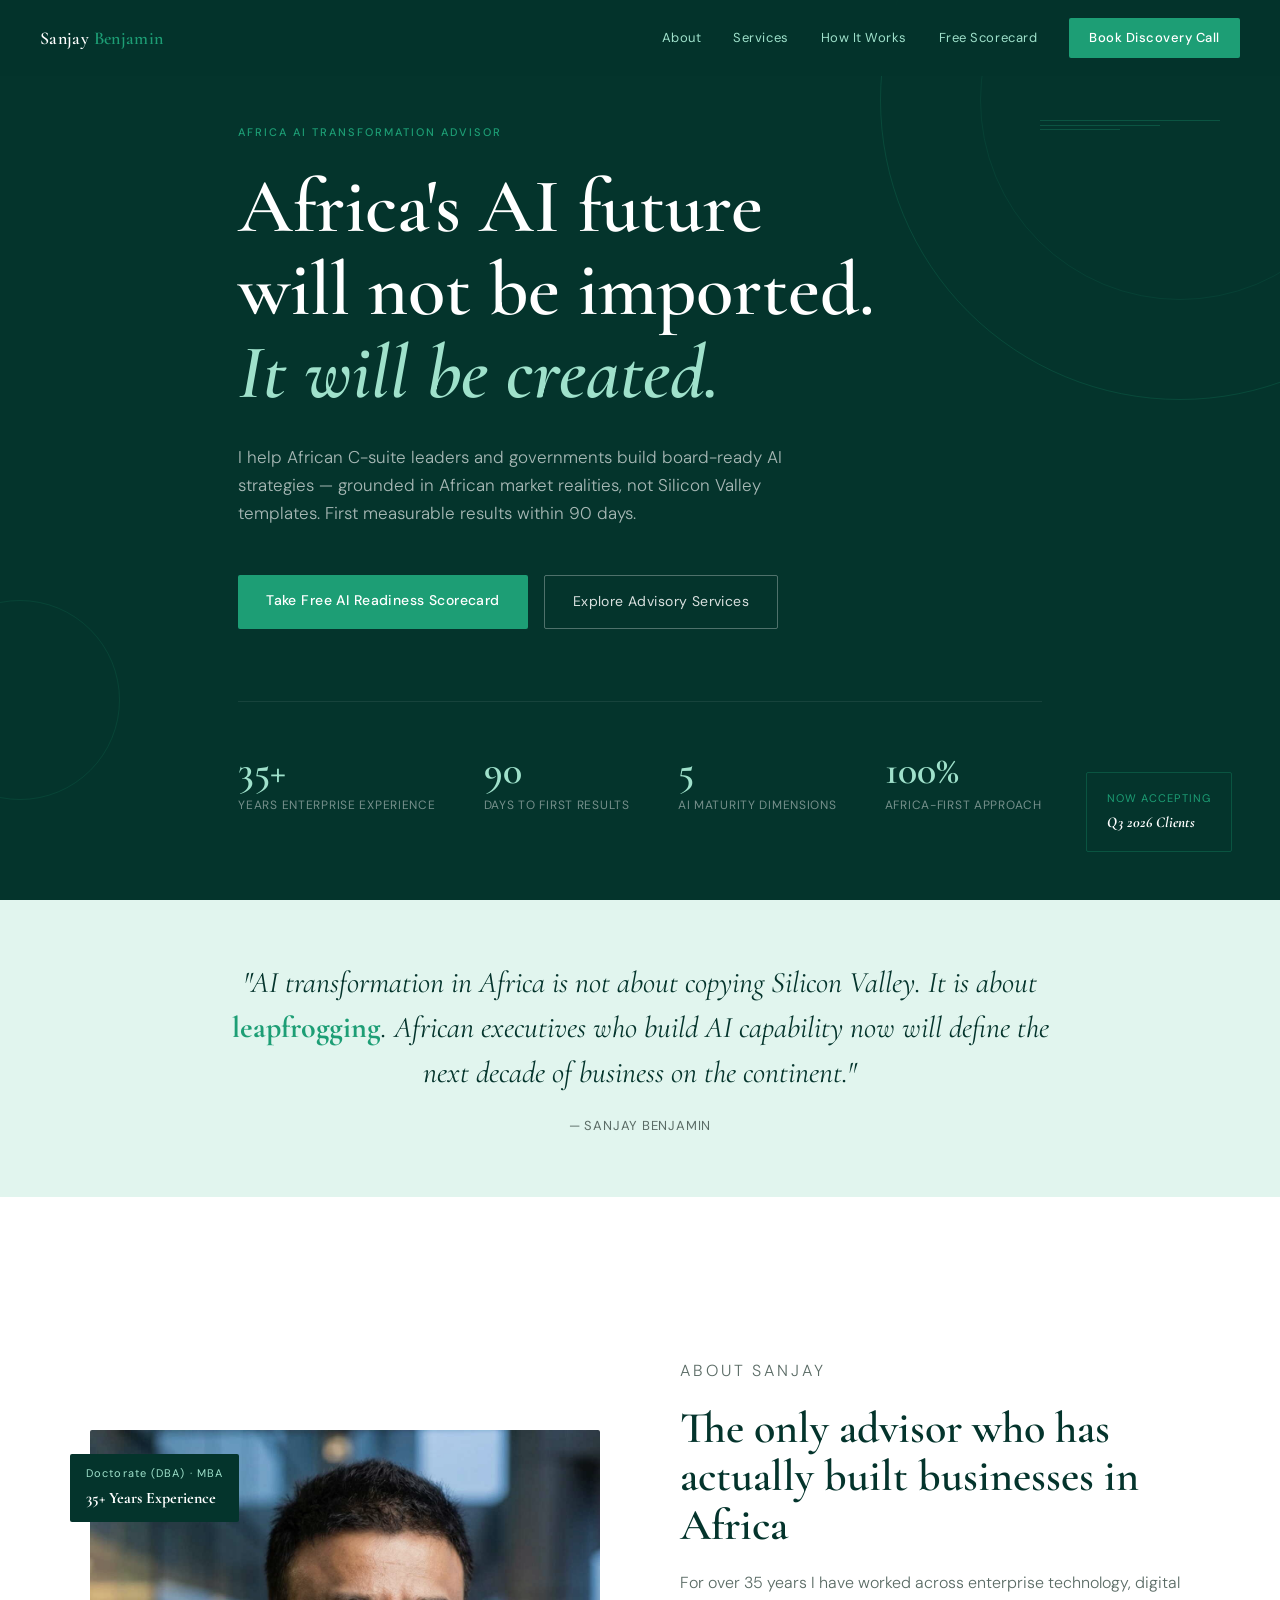
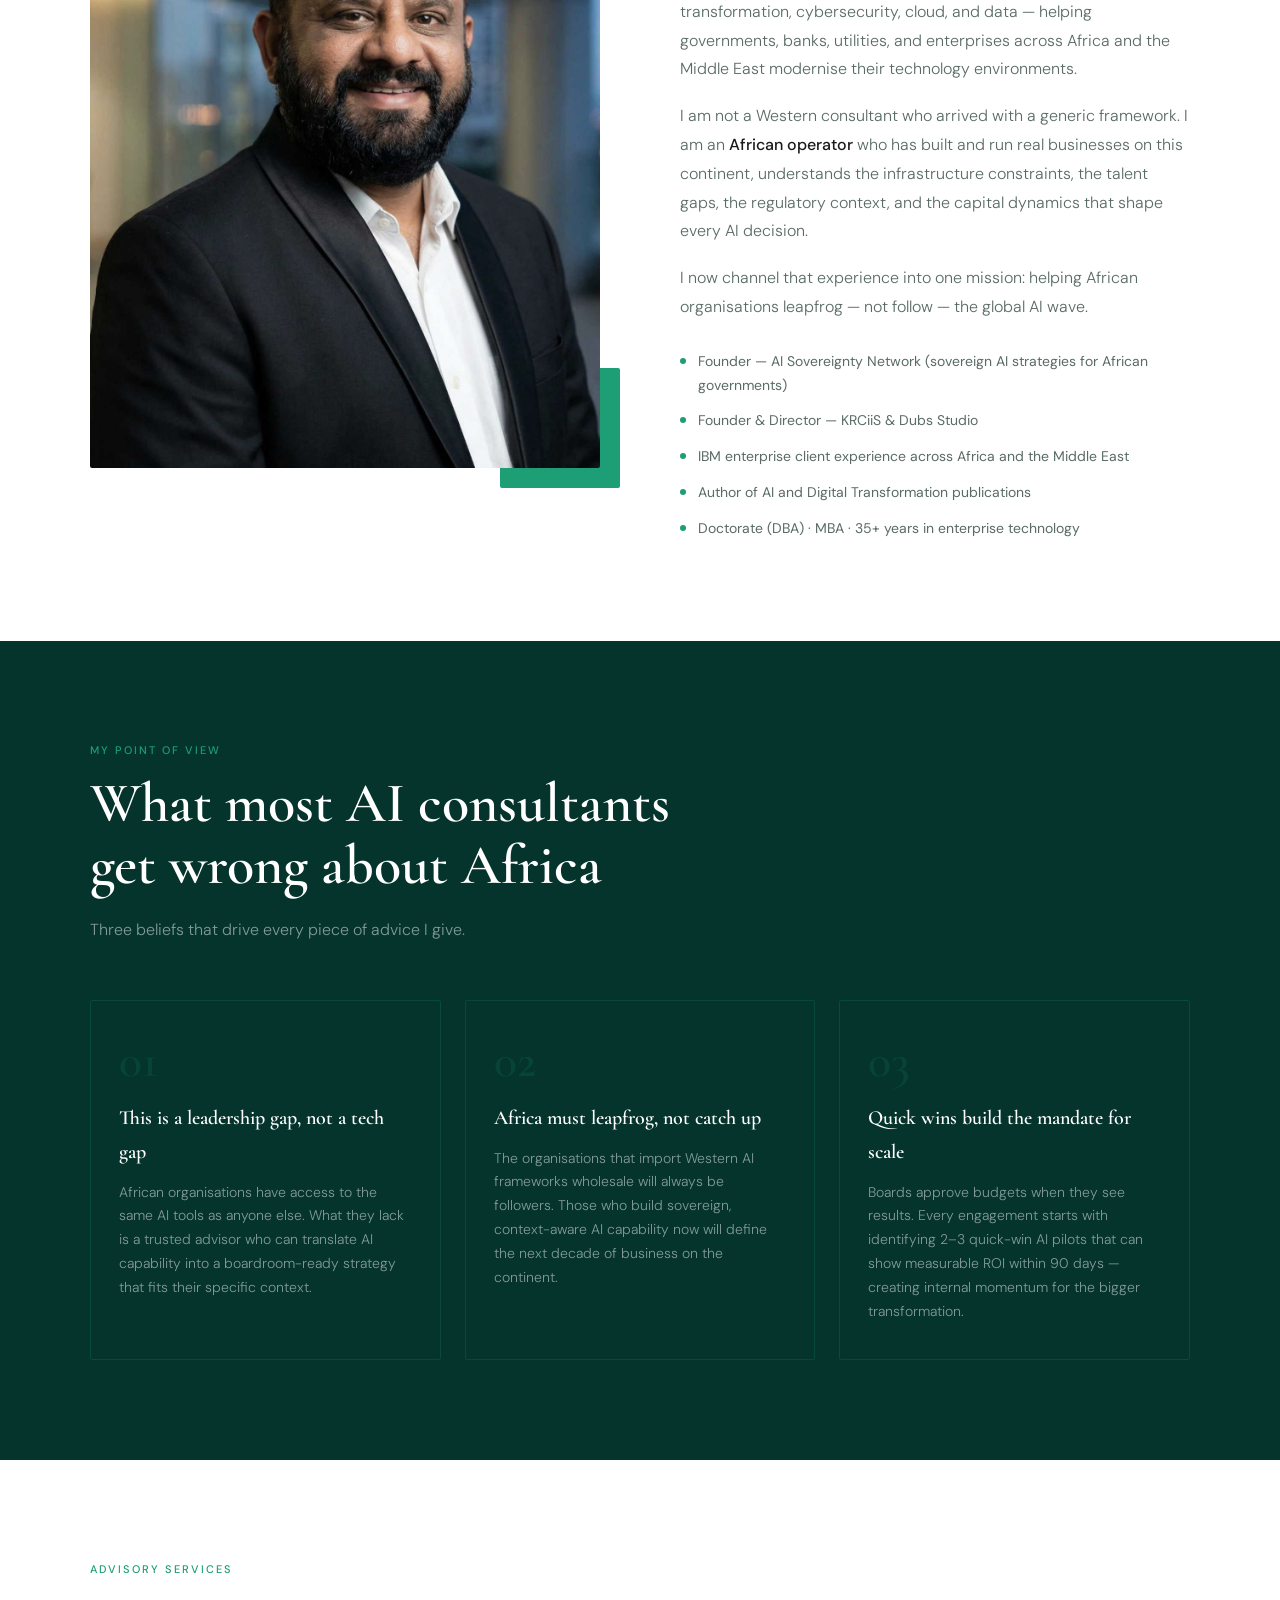
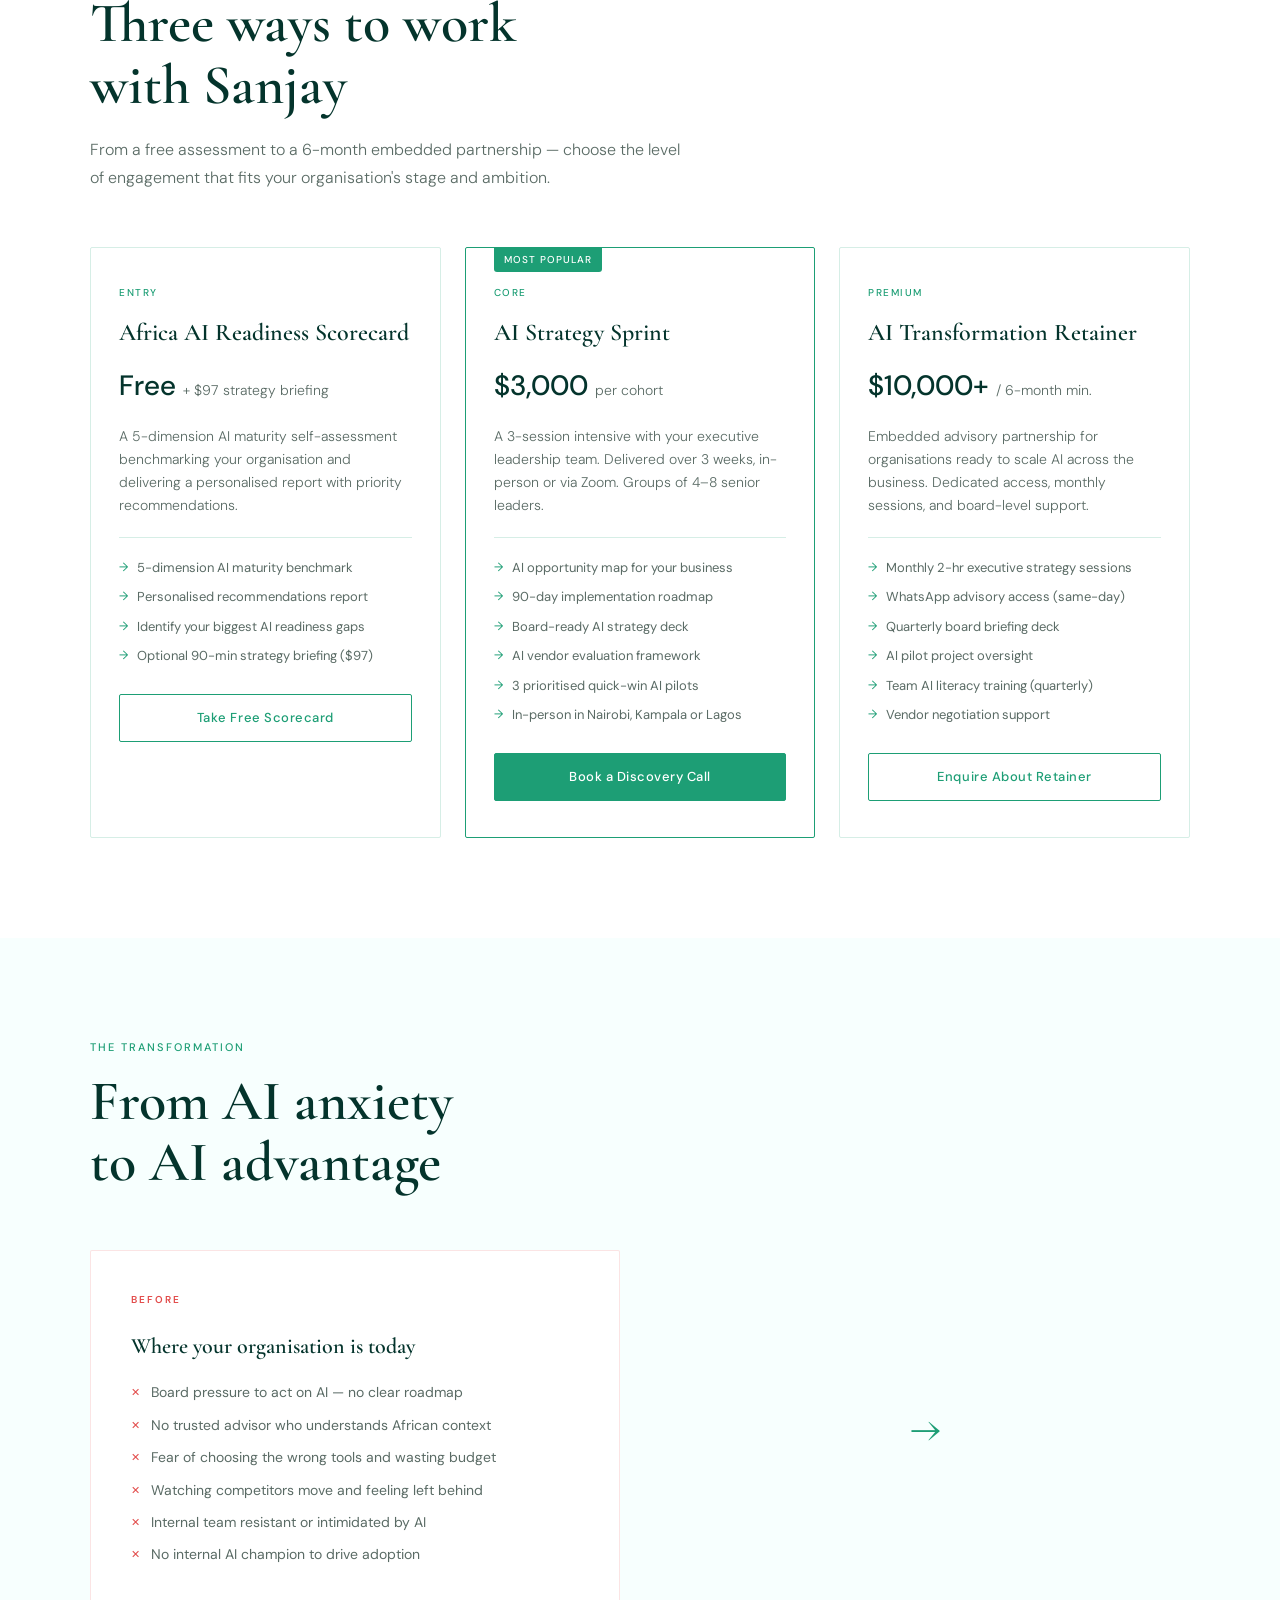
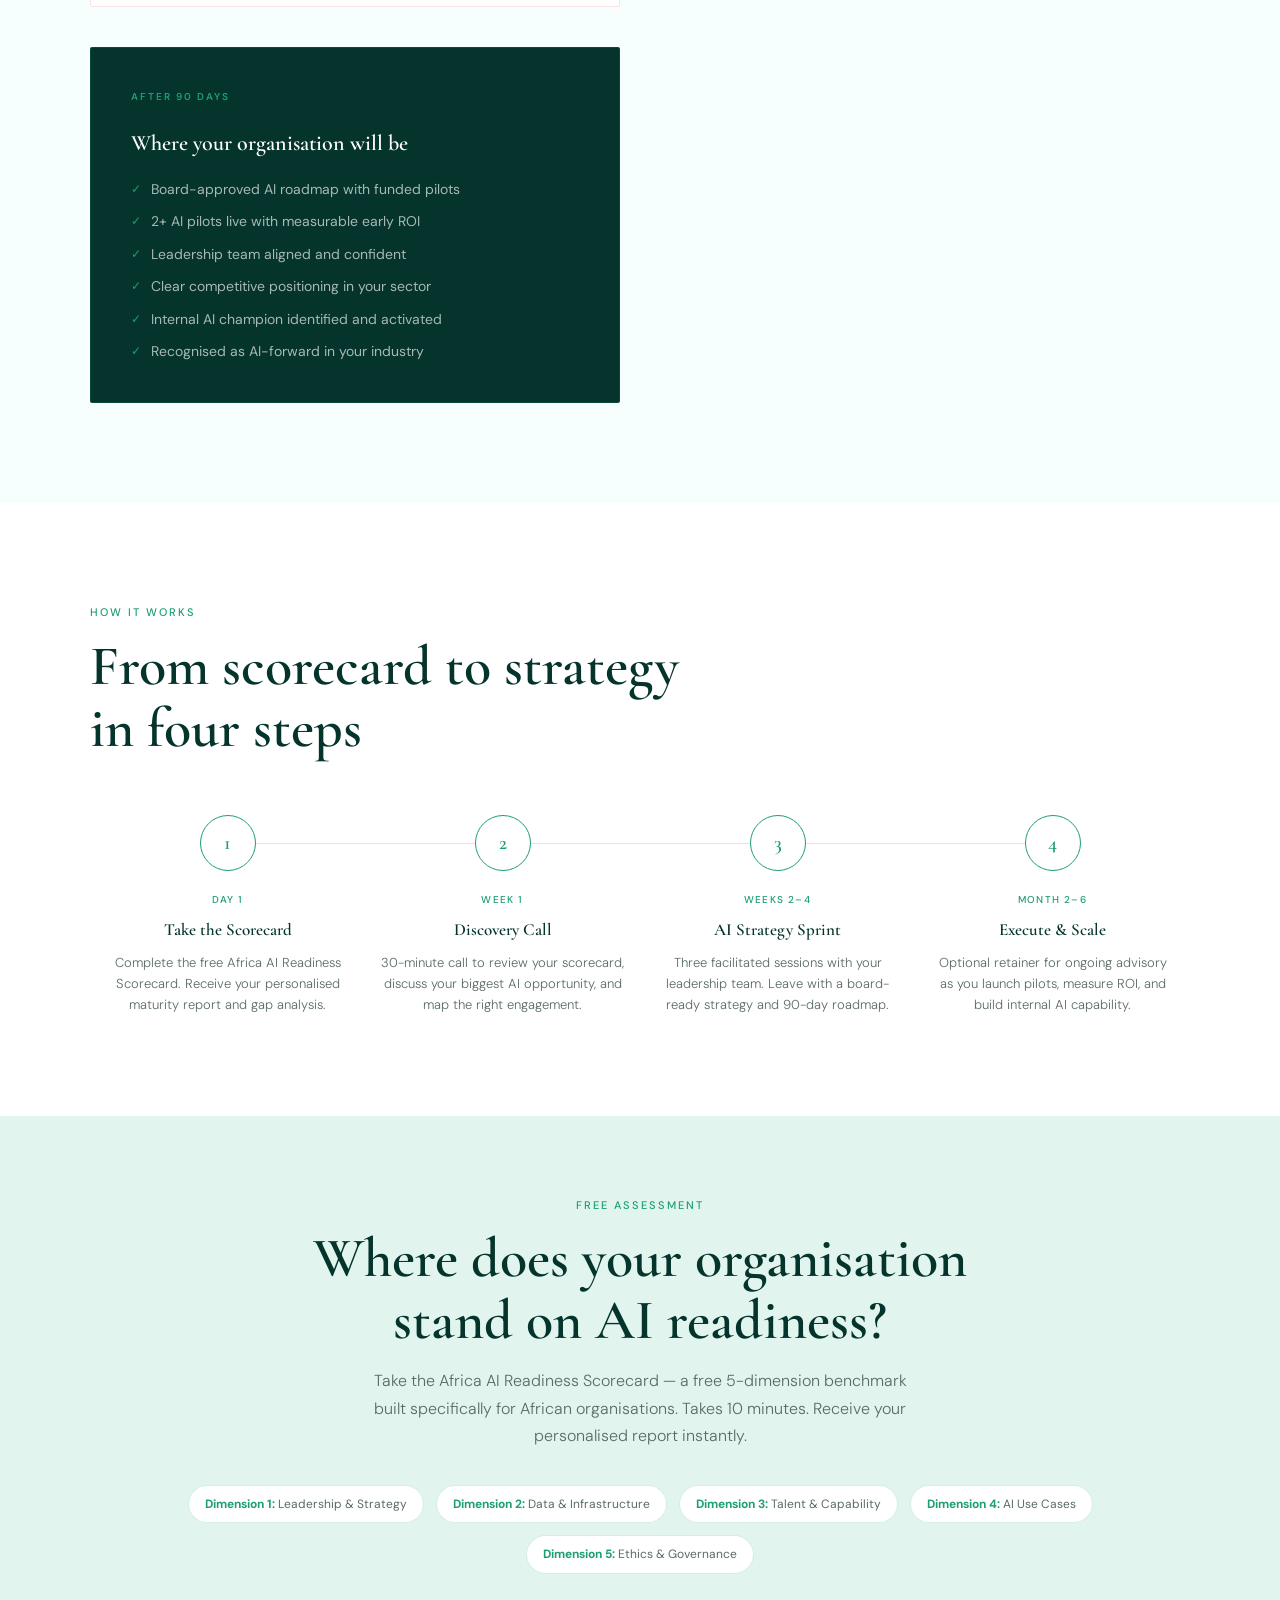
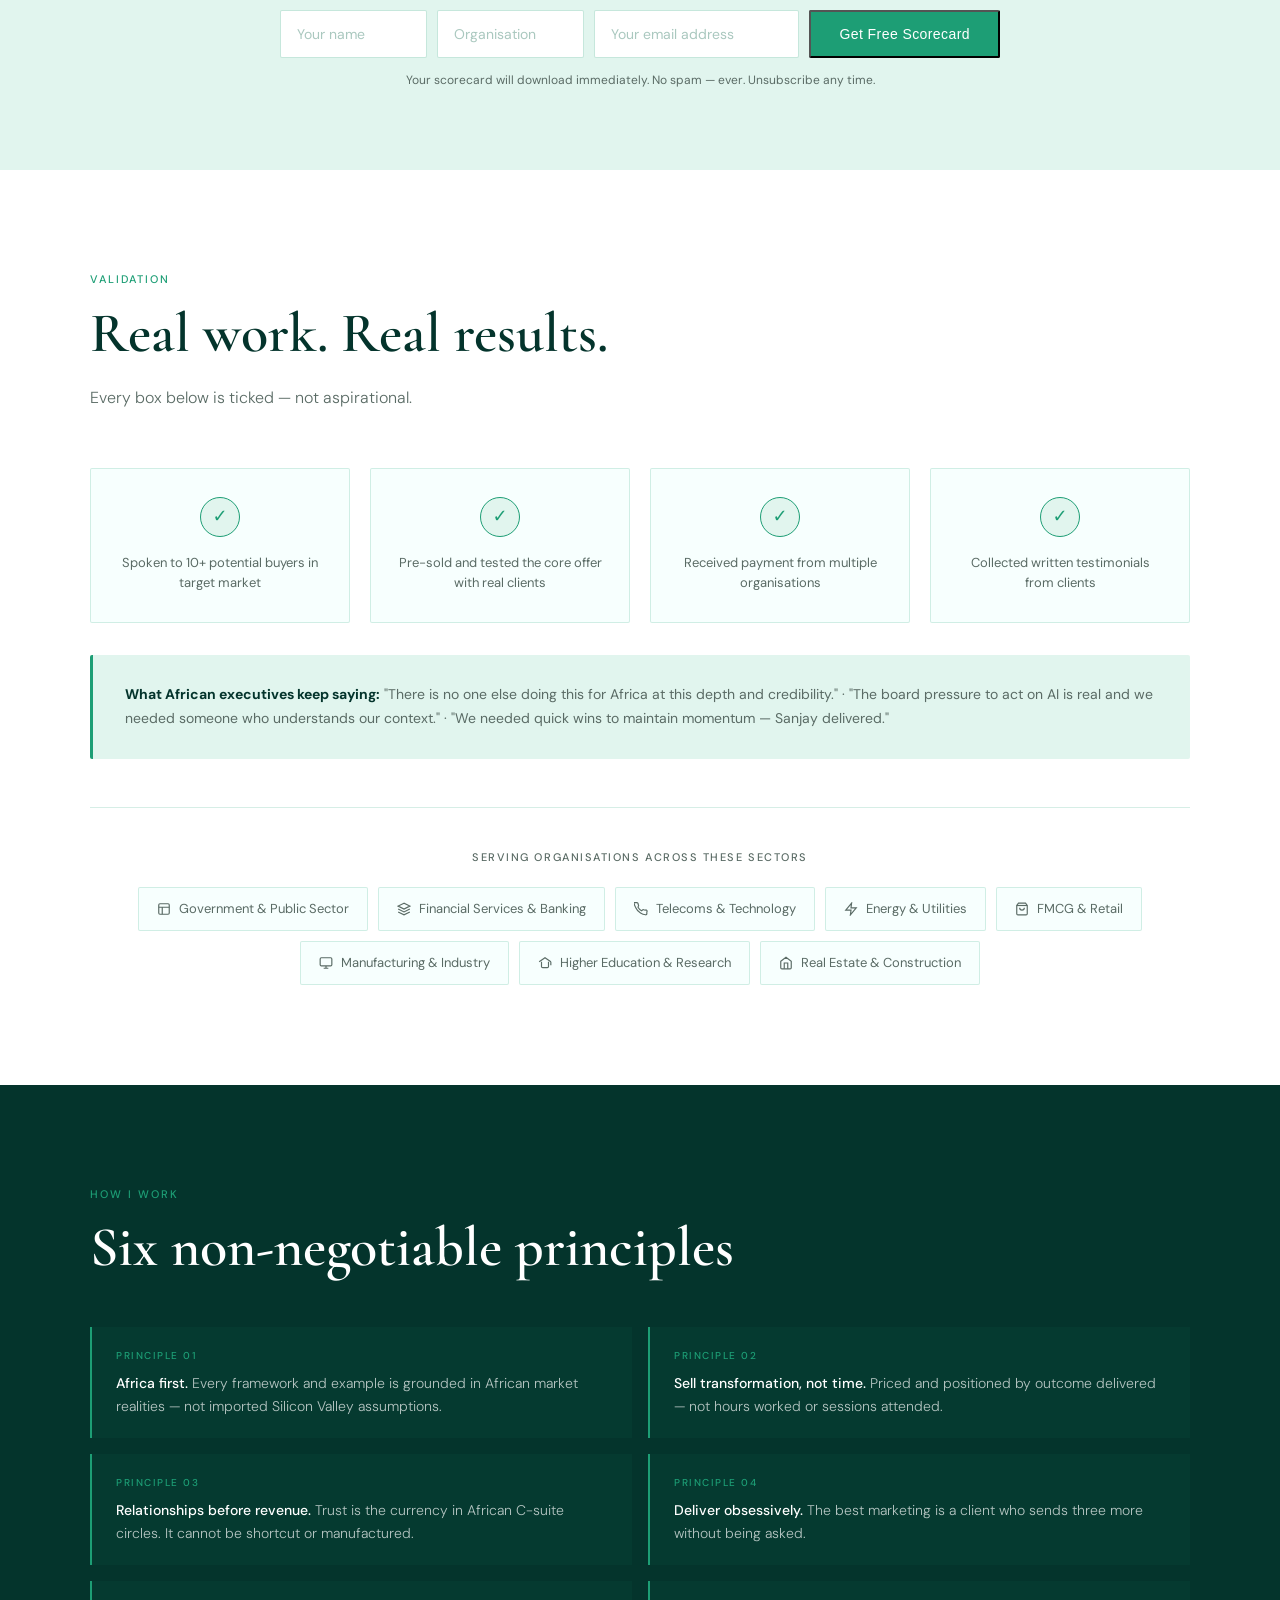
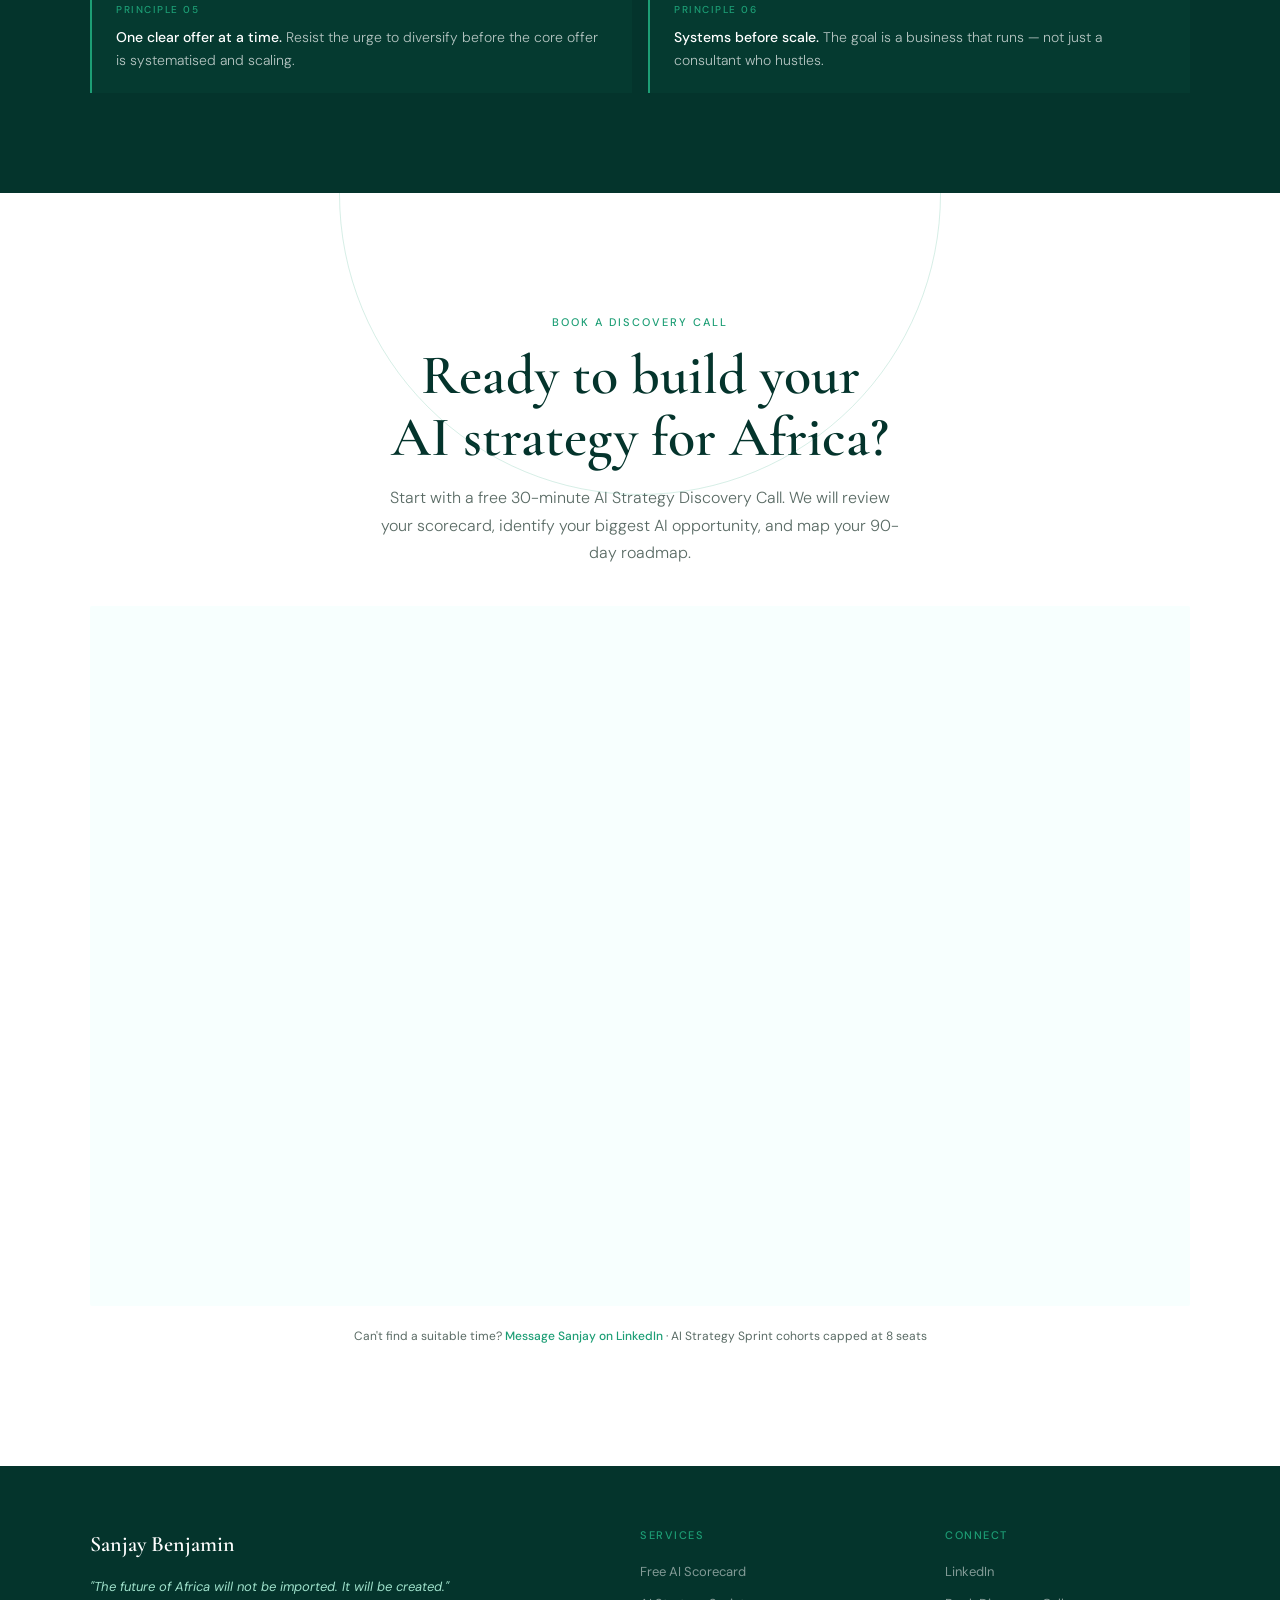
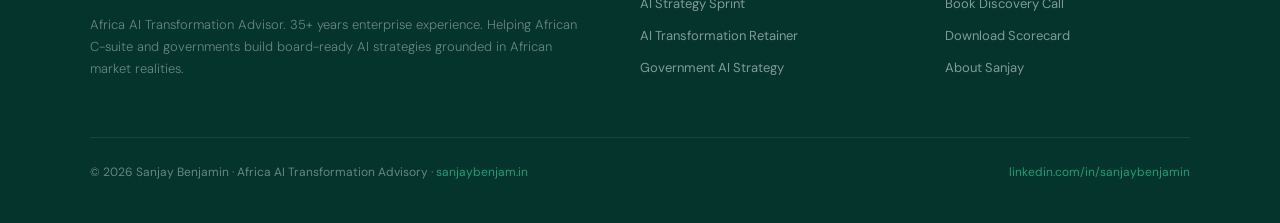
==== commit 8e09ec50: "Update index.html" ====
--- a/index.html
+++ b/index.html
@@ -3,7 +3,7 @@
 <head>
 <meta charset="UTF-8">
 <meta name="viewport" content="width=device-width, initial-scale=1.0">
-<meta name="description" content="Sanjay Benjamin - Africa's leading AI Transformation Advisor. 35+ years enterprise experience. Helping African C-suite and governments build board-ready AI strategies in 90 days.">
+<meta name="description" content="Sanjay Benjamin — Africa's leading AI Transformation Advisor. 35+ years enterprise experience. Helping African C-suite and governments build board-ready AI strategies in 90 days.">
 <meta property="og:title" content="Sanjay Benjamin | Africa AI Transformation Advisor">
 <meta property="og:description" content="Africa's AI transformation is not about copying Silicon Valley. It is about leapfrogging. Book your free AI Strategy Discovery Call.">
 <meta property="og:url" content="https://www.sanjaybenjam.in">
@@ -11,6 +11,8 @@
 <link rel="preconnect" href="https://fonts.googleapis.com">
 <link rel="preconnect" href="https://fonts.gstatic.com" crossorigin>
 <link href="https://fonts.googleapis.com/css2?family=Cormorant+Garamond:ital,wght@0,400;0,600;1,400;1,600&family=DM+Sans:wght@300;400;500&display=swap" rel="stylesheet">
+<link href="https://assets.calendly.com/assets/external/widget.css" rel="stylesheet">
+<script src="https://assets.calendly.com/assets/external/widget.js" async></script>
 <style>
 :root {
   --dark:    #04342C;
@@ -198,6 +200,15 @@
 .cta-row{display:flex;gap:16px;justify-content:center;flex-wrap:wrap}
 .cta-note{margin-top:20px;font-size:12px;color:var(--muted)}
 
+/* ── SECTOR STRIP ── */
+.sector-strip{margin-top:48px;padding-top:40px;border-top:1px solid var(--border)}
+.sector-strip-label{font-size:11px;letter-spacing:.14em;color:var(--muted);text-transform:uppercase;text-align:center;margin-bottom:20px;font-weight:500}
+.sector-pills{display:flex;flex-wrap:wrap;gap:10px;justify-content:center}
+.sector-pill{display:flex;align-items:center;gap:8px;padding:10px 18px;border:1px solid var(--border);border-radius:2px;font-size:13px;color:var(--muted);background:var(--off);transition:border-color .2s,color .2s}
+.sector-pill:hover{border-color:var(--accent);color:var(--dark)}
+/* ── CALENDLY ── */
+.calendly-wrap{margin-top:36px;border-radius:2px;overflow:hidden;background:var(--off)}
+.calendly-wrap iframe{display:block;border:none;width:100%;min-height:700px}
 /* ── FOOTER ── */
 footer{background:var(--dark);padding:60px 40px 40px;color:rgba(255,255,255,.4)}
 .footer-grid{display:grid;grid-template-columns:2fr 1fr 1fr;gap:60px;margin-bottom:48px}
@@ -211,27 +222,65 @@
 .footer-bottom p{font-size:12px}
 .footer-bottom a{color:var(--accent);text-decoration:none;font-size:12px}
 
+/* ── HAMBURGER BUTTON ── */
+.nav-hamburger{display:none;flex-direction:column;justify-content:center;align-items:center;gap:5px;width:40px;height:40px;cursor:pointer;border:none;background:transparent;padding:4px;border-radius:2px;z-index:200;flex-shrink:0}
+.nav-hamburger span{display:block;width:22px;height:2px;background:#fff;border-radius:2px;transition:transform .3s ease,opacity .3s ease,width .3s ease}
+.nav-hamburger.open span:nth-child(1){transform:translateY(7px) rotate(45deg)}
+.nav-hamburger.open span:nth-child(2){opacity:0;width:0}
+.nav-hamburger.open span:nth-child(3){transform:translateY(-7px) rotate(-45deg)}
+
+/* ── MOBILE MENU OVERLAY ── */
+.mobile-menu{display:none;position:fixed;top:0;left:0;right:0;bottom:0;z-index:150;background:rgba(4,52,44,.98);backdrop-filter:blur(12px);flex-direction:column;justify-content:center;align-items:center;gap:0;padding:80px 40px 40px;transform:translateX(100%);transition:transform .35s cubic-bezier(.4,0,.2,1)}
+.mobile-menu.open{transform:translateX(0)}
+.mobile-menu-links{display:flex;flex-direction:column;align-items:center;gap:0;width:100%;max-width:320px}
+.mobile-menu-links a{display:block;width:100%;text-align:center;padding:18px 24px;color:rgba(255,255,255,.8);font-size:17px;font-weight:400;text-decoration:none;letter-spacing:.04em;border-bottom:0.5px solid rgba(29,158,117,.15);transition:color .2s,background .2s}
+.mobile-menu-links a:last-child{border-bottom:none}
+.mobile-menu-links a:hover{color:#fff;background:rgba(29,158,117,.1)}
+.mobile-menu-cta{display:block;width:100%;max-width:320px;margin-top:28px;text-align:center;padding:17px 24px;background:var(--accent);color:#fff;font-size:15px;font-weight:500;text-decoration:none;border-radius:2px;letter-spacing:.04em;transition:background .2s}
+.mobile-menu-cta:hover{background:var(--mid)}
+.mobile-menu-footer{margin-top:36px;text-align:center}
+.mobile-menu-footer p{font-size:12px;color:rgba(255,255,255,.35);letter-spacing:.06em}
+.mobile-menu-footer a{color:var(--accent);text-decoration:none;font-size:12px}
+
 /* ── RESPONSIVE ── */
 @media(max-width:900px){
-  nav{padding:16px 24px}
+  nav{padding:14px 20px}
   .nav-links{display:none}
-  section{padding:72px 24px}
-  .hero{padding:100px 24px 64px}
+  .nav-hamburger{display:flex}
+  .mobile-menu{display:flex}
+  section{padding:72px 20px}
+  .hero{padding:96px 20px 64px}
+  .hero h1{font-size:clamp(36px,10vw,56px)}
+  .hero-sub{font-size:15px}
+  .hero-stats{gap:24px;flex-wrap:wrap}
+  .stat-num{font-size:32px}
+  .hero-badge{display:none}
   .about-grid,.transform-grid,.footer-grid{grid-template-columns:1fr}
+  .about-img-accent,.about-img-tag{display:none}
+  .about-img-wrap img{max-height:340px;object-fit:cover;object-position:top}
   .pov-cards,.offers-grid,.validation-grid{grid-template-columns:1fr}
   .process-steps{grid-template-columns:1fr 1fr}
   .process-steps::before{display:none}
   .principles-grid{grid-template-columns:1fr}
-  .hero-stats{gap:32px}
-  .hero-badge{display:none}
-  .about-img-accent,.about-img-tag{display:none}
+  .section-title{font-size:clamp(28px,7vw,44px)}
+  .quote-band{padding:48px 20px}
+  .scorecard-section{padding:64px 20px}
+  .cta-section{padding:80px 20px}
+  .opt-in-row{grid-template-columns:1fr}
+  .transform-arrow{transform:rotate(90deg);padding:8px 0}
+  .footer-grid{grid-template-columns:1fr;gap:32px}
+  .footer-bottom{flex-direction:column;gap:8px;text-align:center}
+  .calendly-wrap iframe{min-height:900px}
+  .sector-pills{gap:8px}
+  .sector-pill{font-size:12px;padding:8px 14px}
+  body.menu-open{overflow:hidden}
 }
 </style>
 </head>
 <body>
 
 <!-- NAV -->
-<nav>
+<nav id="mainNav">
   <a href="/" class="nav-logo">Sanjay <span>Benjamin</span></a>
   <div class="nav-links">
     <a href="#about">About</a>
@@ -240,7 +289,28 @@
     <a href="#scorecard">Free Scorecard</a>
     <a href="#contact" class="nav-cta">Book Discovery Call</a>
   </div>
+  <button class="nav-hamburger" id="hamburger" aria-label="Open menu" aria-expanded="false">
+    <span></span>
+    <span></span>
+    <span></span>
+  </button>
 </nav>
+
+<!-- MOBILE MENU -->
+<div class="mobile-menu" id="mobileMenu" aria-hidden="true">
+  <div class="mobile-menu-links">
+    <a href="#about" class="mobile-link">About</a>
+    <a href="#offers" class="mobile-link">Services</a>
+    <a href="#process" class="mobile-link">How It Works</a>
+    <a href="#scorecard" class="mobile-link">Free Scorecard</a>
+    <a href="#validation" class="mobile-link">Social Proof</a>
+  </div>
+  <a href="#contact" class="mobile-menu-cta mobile-link">Book Discovery Call</a>
+  <div class="mobile-menu-footer">
+    <p>sanjaybenjam.in</p>
+    <a href="https://www.linkedin.com/in/sanjaybenjamin/" target="_blank">LinkedIn</a>
+  </div>
+</div>
 
 <!-- HERO -->
 <section class="hero">
@@ -261,7 +331,7 @@
       <em>It will be created.</em>
     </h1>
     <p class="hero-sub">
-      I help African C-suite leaders and governments build board-ready AI strategies -
+      I help African C-suite leaders and governments build board-ready AI strategies —
       grounded in African market realities, not Silicon Valley templates.
       First measurable results within 90 days.
     </p>
@@ -303,7 +373,7 @@
     It is about <strong>leapfrogging</strong>. African executives who build
     AI capability now will define the next decade of business on the continent."
   </blockquote>
-  <cite>- Sanjay Benjamin</cite>
+  <cite>— Sanjay Benjamin</cite>
 </div>
 
 <!-- ABOUT -->
@@ -311,7 +381,7 @@
   <div class="container">
     <div class="about-grid">
       <div class="about-img-wrap">
-        <img src="sb.jpg" alt="Sanjay Benjamin - Africa AI Transformation Advisor">
+        <img src="sb.jpg" alt="Sanjay Benjamin — Africa AI Transformation Advisor">
         <div class="about-img-accent"></div>
         <div class="about-img-tag">
           <span>Doctorate (DBA) · MBA</span>
@@ -321,12 +391,12 @@
       <div class="about-content">
         <p class="section-label">About Sanjay</p>
         <h2 class="section-title" style="font-size:clamp(28px,3.5vw,44px)">The only advisor who has actually built businesses in Africa</h2>
-        <p>For over 35 years I have worked across enterprise technology, digital transformation, cybersecurity, cloud, and data - helping governments, banks, utilities, and enterprises across Africa and the Middle East modernise their technology environments.</p>
+        <p>For over 35 years I have worked across enterprise technology, digital transformation, cybersecurity, cloud, and data — helping governments, banks, utilities, and enterprises across Africa and the Middle East modernise their technology environments.</p>
         <p>I am not a Western consultant who arrived with a generic framework. I am an <strong>African operator</strong> who has built and run real businesses on this continent, understands the infrastructure constraints, the talent gaps, the regulatory context, and the capital dynamics that shape every AI decision.</p>
-        <p>I now channel that experience into one mission: helping African organisations leapfrog - not follow - the global AI wave.</p>
+        <p>I now channel that experience into one mission: helping African organisations leapfrog — not follow — the global AI wave.</p>
         <ul class="cred-list">
-          <li>Founder - AI Sovereignty Network (sovereign AI strategies for African governments)</li>
-          <li>Founder & Director - KRCiiS & Dubs Studio</li>
+          <li>Founder — AI Sovereignty Network (sovereign AI strategies for African governments)</li>
+          <li>Founder & Director — KRCiiS & Dubs Studio</li>
           <li>IBM enterprise client experience across Africa and the Middle East</li>
           <li>Author of AI and Digital Transformation publications</li>
           <li>Doctorate (DBA) · MBA · 35+ years in enterprise technology</li>
@@ -357,7 +427,7 @@
       <div class="pov-card">
         <div class="pov-num">03</div>
         <h3>Quick wins build the mandate for scale</h3>
-        <p>Boards approve budgets when they see results. Every engagement starts with identifying 2–3 quick-win AI pilots that can show measurable ROI within 90 days - creating internal momentum for the bigger transformation.</p>
+        <p>Boards approve budgets when they see results. Every engagement starts with identifying 2–3 quick-win AI pilots that can show measurable ROI within 90 days — creating internal momentum for the bigger transformation.</p>
       </div>
     </div>
   </div>
@@ -368,7 +438,7 @@
   <div class="container">
     <p class="section-label">Advisory Services</p>
     <h2 class="section-title">Three ways to work<br>with Sanjay</h2>
-    <p class="section-sub">From a free assessment to a 6-month embedded partnership - choose the level of engagement that fits your organisation's stage and ambition.</p>
+    <p class="section-sub">From a free assessment to a 6-month embedded partnership — choose the level of engagement that fits your organisation's stage and ambition.</p>
 
     <div class="offers-grid">
       <!-- Entry -->
@@ -437,7 +507,7 @@
         <div class="transform-label">Before</div>
         <h3>Where your organisation is today</h3>
         <ul class="transform-items">
-          <li>Board pressure to act on AI - no clear roadmap</li>
+          <li>Board pressure to act on AI — no clear roadmap</li>
           <li>No trusted advisor who understands African context</li>
           <li>Fear of choosing the wrong tools and wasting budget</li>
           <li>Watching competitors move and feeling left behind</li>
@@ -501,7 +571,7 @@
   <div class="container">
     <p class="section-label">Free Assessment</p>
     <h2 class="section-title">Where does your organisation<br>stand on AI readiness?</h2>
-    <p class="section-sub">Take the Africa AI Readiness Scorecard - a free 5-dimension benchmark built specifically for African organisations. Takes 10 minutes. Receive your personalised report instantly.</p>
+    <p class="section-sub">Take the Africa AI Readiness Scorecard — a free 5-dimension benchmark built specifically for African organisations. Takes 10 minutes. Receive your personalised report instantly.</p>
     <div class="scorecard-chips">
       <span class="chip"><strong>Dimension 1:</strong> Leadership & Strategy</span>
       <span class="chip"><strong>Dimension 2:</strong> Data & Infrastructure</span>
@@ -519,7 +589,7 @@
         <input type="email" name="email" placeholder="Your email address" required autocomplete="email">
         <button type="submit" class="btn-primary" id="submitBtn">Get Free Scorecard</button>
       </div>
-      <p class="opt-in-note">Your scorecard will download immediately. No spam - ever. Unsubscribe any time.</p>
+      <p class="opt-in-note">Your scorecard will download immediately. No spam — ever. Unsubscribe any time.</p>
       <div class="opt-in-success" id="successMsg">
         <span class="success-icon">&#10003;</span>
         <strong>Thank you! Your scorecard is downloading now.</strong>
@@ -535,7 +605,7 @@
   <div class="container">
     <p class="section-label">Validation</p>
     <h2 class="section-title">Real work. Real results.</h2>
-    <p class="section-sub">Every box below is ticked - not aspirational.</p>
+    <p class="section-sub">Every box below is ticked — not aspirational.</p>
     <div class="validation-grid">
       <div class="val-card">
         <div class="val-check">✓</div>
@@ -555,7 +625,46 @@
       </div>
     </div>
     <div style="margin-top:32px;background:var(--pale);padding:28px 32px;border-radius:2px;border-left:3px solid var(--accent)">
-      <p style="font-size:14px;color:var(--muted);line-height:1.7"><strong style="color:var(--dark)">What African executives keep saying:</strong> "There is no one else doing this for Africa at this depth and credibility." · "The board pressure to act on AI is real and we needed someone who understands our context." · "We needed quick wins to maintain momentum - Sanjay delivered."</p>
+      <p style="font-size:14px;color:var(--muted);line-height:1.7"><strong style="color:var(--dark)">What African executives keep saying:</strong> "There is no one else doing this for Africa at this depth and credibility." · "The board pressure to act on AI is real and we needed someone who understands our context." · "We needed quick wins to maintain momentum — Sanjay delivered."</p>
+    </div>
+
+    <!-- SECTOR STRIP -->
+    <div class="sector-strip">
+      <p class="sector-strip-label">Serving organisations across these sectors</p>
+      <div class="sector-pills">
+        <div class="sector-pill">
+          <svg width="14" height="14" viewBox="0 0 24 24" fill="none" stroke="currentColor" stroke-width="2"><rect x="3" y="3" width="18" height="18" rx="2"/><path d="M3 9h18M9 21V9"/></svg>
+          Government & Public Sector
+        </div>
+        <div class="sector-pill">
+          <svg width="14" height="14" viewBox="0 0 24 24" fill="none" stroke="currentColor" stroke-width="2"><path d="M12 2L2 7l10 5 10-5-10-5z"/><path d="M2 17l10 5 10-5M2 12l10 5 10-5"/></svg>
+          Financial Services & Banking
+        </div>
+        <div class="sector-pill">
+          <svg width="14" height="14" viewBox="0 0 24 24" fill="none" stroke="currentColor" stroke-width="2"><path d="M22 16.92v3a2 2 0 01-2.18 2 19.79 19.79 0 01-8.63-3.07A19.5 19.5 0 013.07 9.81a19.79 19.79 0 01-3.07-8.7A2 2 0 012 1h3a2 2 0 012 1.72c.127.96.361 1.903.7 2.81a2 2 0 01-.45 2.11L6.91 8.91a16 16 0 006.18 6.18l1.27-1.27a2 2 0 012.11-.45c.907.339 1.85.573 2.81.7A2 2 0 0122 16.92z"/></svg>
+          Telecoms & Technology
+        </div>
+        <div class="sector-pill">
+          <svg width="14" height="14" viewBox="0 0 24 24" fill="none" stroke="currentColor" stroke-width="2"><path d="M13 2L3 14h9l-1 8 10-12h-9l1-8z"/></svg>
+          Energy & Utilities
+        </div>
+        <div class="sector-pill">
+          <svg width="14" height="14" viewBox="0 0 24 24" fill="none" stroke="currentColor" stroke-width="2"><path d="M6 2L3 6v14a2 2 0 002 2h14a2 2 0 002-2V6l-3-4z"/><line x1="3" y1="6" x2="21" y2="6"/><path d="M16 10a4 4 0 01-8 0"/></svg>
+          FMCG & Retail
+        </div>
+        <div class="sector-pill">
+          <svg width="14" height="14" viewBox="0 0 24 24" fill="none" stroke="currentColor" stroke-width="2"><rect x="2" y="3" width="20" height="14" rx="2"/><path d="M8 21h8M12 17v4"/></svg>
+          Manufacturing & Industry
+        </div>
+        <div class="sector-pill">
+          <svg width="14" height="14" viewBox="0 0 24 24" fill="none" stroke="currentColor" stroke-width="2"><path d="M22 10v6M2 10l10-7 10 7"/><path d="M6 10v8a2 2 0 002 2h8a2 2 0 002-2v-8"/></svg>
+          Higher Education & Research
+        </div>
+        <div class="sector-pill">
+          <svg width="14" height="14" viewBox="0 0 24 24" fill="none" stroke="currentColor" stroke-width="2"><path d="M3 9l9-7 9 7v11a2 2 0 01-2 2H5a2 2 0 01-2-2z"/><polyline points="9 22 9 12 15 12 15 22"/></svg>
+          Real Estate & Construction
+        </div>
+      </div>
     </div>
   </div>
 </section>
@@ -568,11 +677,11 @@
     <div class="principles-grid">
       <div class="principle">
         <div class="principle-num">Principle 01</div>
-        <p><strong>Africa first.</strong> Every framework and example is grounded in African market realities - not imported Silicon Valley assumptions.</p>
+        <p><strong>Africa first.</strong> Every framework and example is grounded in African market realities — not imported Silicon Valley assumptions.</p>
       </div>
       <div class="principle">
         <div class="principle-num">Principle 02</div>
-        <p><strong>Sell transformation, not time.</strong> Priced and positioned by outcome delivered - not hours worked or sessions attended.</p>
+        <p><strong>Sell transformation, not time.</strong> Priced and positioned by outcome delivered — not hours worked or sessions attended.</p>
       </div>
       <div class="principle">
         <div class="principle-num">Principle 03</div>
@@ -588,7 +697,7 @@
       </div>
       <div class="principle">
         <div class="principle-num">Principle 06</div>
-        <p><strong>Systems before scale.</strong> The goal is a business that runs - not just a consultant who hustles.</p>
+        <p><strong>Systems before scale.</strong> The goal is a business that runs — not just a consultant who hustles.</p>
       </div>
     </div>
   </div>
@@ -600,11 +709,18 @@
     <p class="section-label" style="justify-content:center;display:flex">Book a Discovery Call</p>
     <h2 class="section-title">Ready to build your<br>AI strategy for Africa?</h2>
     <p class="section-sub">Start with a free 30-minute AI Strategy Discovery Call. We will review your scorecard, identify your biggest AI opportunity, and map your 90-day roadmap.</p>
-    <div class="cta-row">
-      <a href="https://www.linkedin.com/in/sanjaybenjamin/" target="_blank" class="btn-primary">Connect on LinkedIn</a>
-      <a href="#scorecard" class="btn-ghost" style="color:var(--dark);border-color:var(--border)">Take Free Scorecard First</a>
-    </div>
-    <p class="cta-note">AI Strategy Sprint cohorts capped at 8 seats · Early-bird pricing for first 3 registrations each quarter</p>
+
+    <!-- Calendly inline embed -->
+    <div class="calendly-wrap">
+      <iframe
+        src="https://calendly.com/sanjaysbenjamin/30min?hide_gdpr_banner=1&background_color=f7fffe&text_color=1a1a1a&primary_color=1d9e75"
+        title="Book a 30-minute AI Strategy Discovery Call with Sanjay Benjamin"
+        loading="lazy"
+        allow="payment">
+      </iframe>
+    </div>
+
+    <p class="cta-note" style="margin-top:20px">Can't find a suitable time? <a href="https://www.linkedin.com/in/sanjaybenjamin/" target="_blank" style="color:var(--accent);text-decoration:none;font-weight:500">Message Sanjay on LinkedIn</a> · AI Strategy Sprint cohorts capped at 8 seats</p>
   </div>
 </section>
 
@@ -638,6 +754,53 @@
     </div>
   </div>
 </footer>
+
+<script>
+// ── Mobile Menu ────────────────────────────────────────────
+const hamburger = document.getElementById('hamburger');
+const mobileMenu = document.getElementById('mobileMenu');
+const mobileLinks = document.querySelectorAll('.mobile-link');
+
+function openMenu() {
+  hamburger.classList.add('open');
+  mobileMenu.classList.add('open');
+  mobileMenu.setAttribute('aria-hidden', 'false');
+  hamburger.setAttribute('aria-expanded', 'true');
+  document.body.classList.add('menu-open');
+}
+
+function closeMenu() {
+  hamburger.classList.remove('open');
+  mobileMenu.classList.remove('open');
+  mobileMenu.setAttribute('aria-hidden', 'true');
+  hamburger.setAttribute('aria-expanded', 'false');
+  document.body.classList.remove('menu-open');
+}
+
+hamburger.addEventListener('click', function() {
+  if (mobileMenu.classList.contains('open')) {
+    closeMenu();
+  } else {
+    openMenu();
+  }
+});
+
+mobileLinks.forEach(function(link) {
+  link.addEventListener('click', closeMenu);
+});
+
+// Close on escape key
+document.addEventListener('keydown', function(e) {
+  if (e.key === 'Escape' && mobileMenu.classList.contains('open')) {
+    closeMenu();
+  }
+});
+
+// Close on outside click
+mobileMenu.addEventListener('click', function(e) {
+  if (e.target === mobileMenu) closeMenu();
+});
+</script>
 
 <script>
 const form = document.getElementById('scorecardForm');
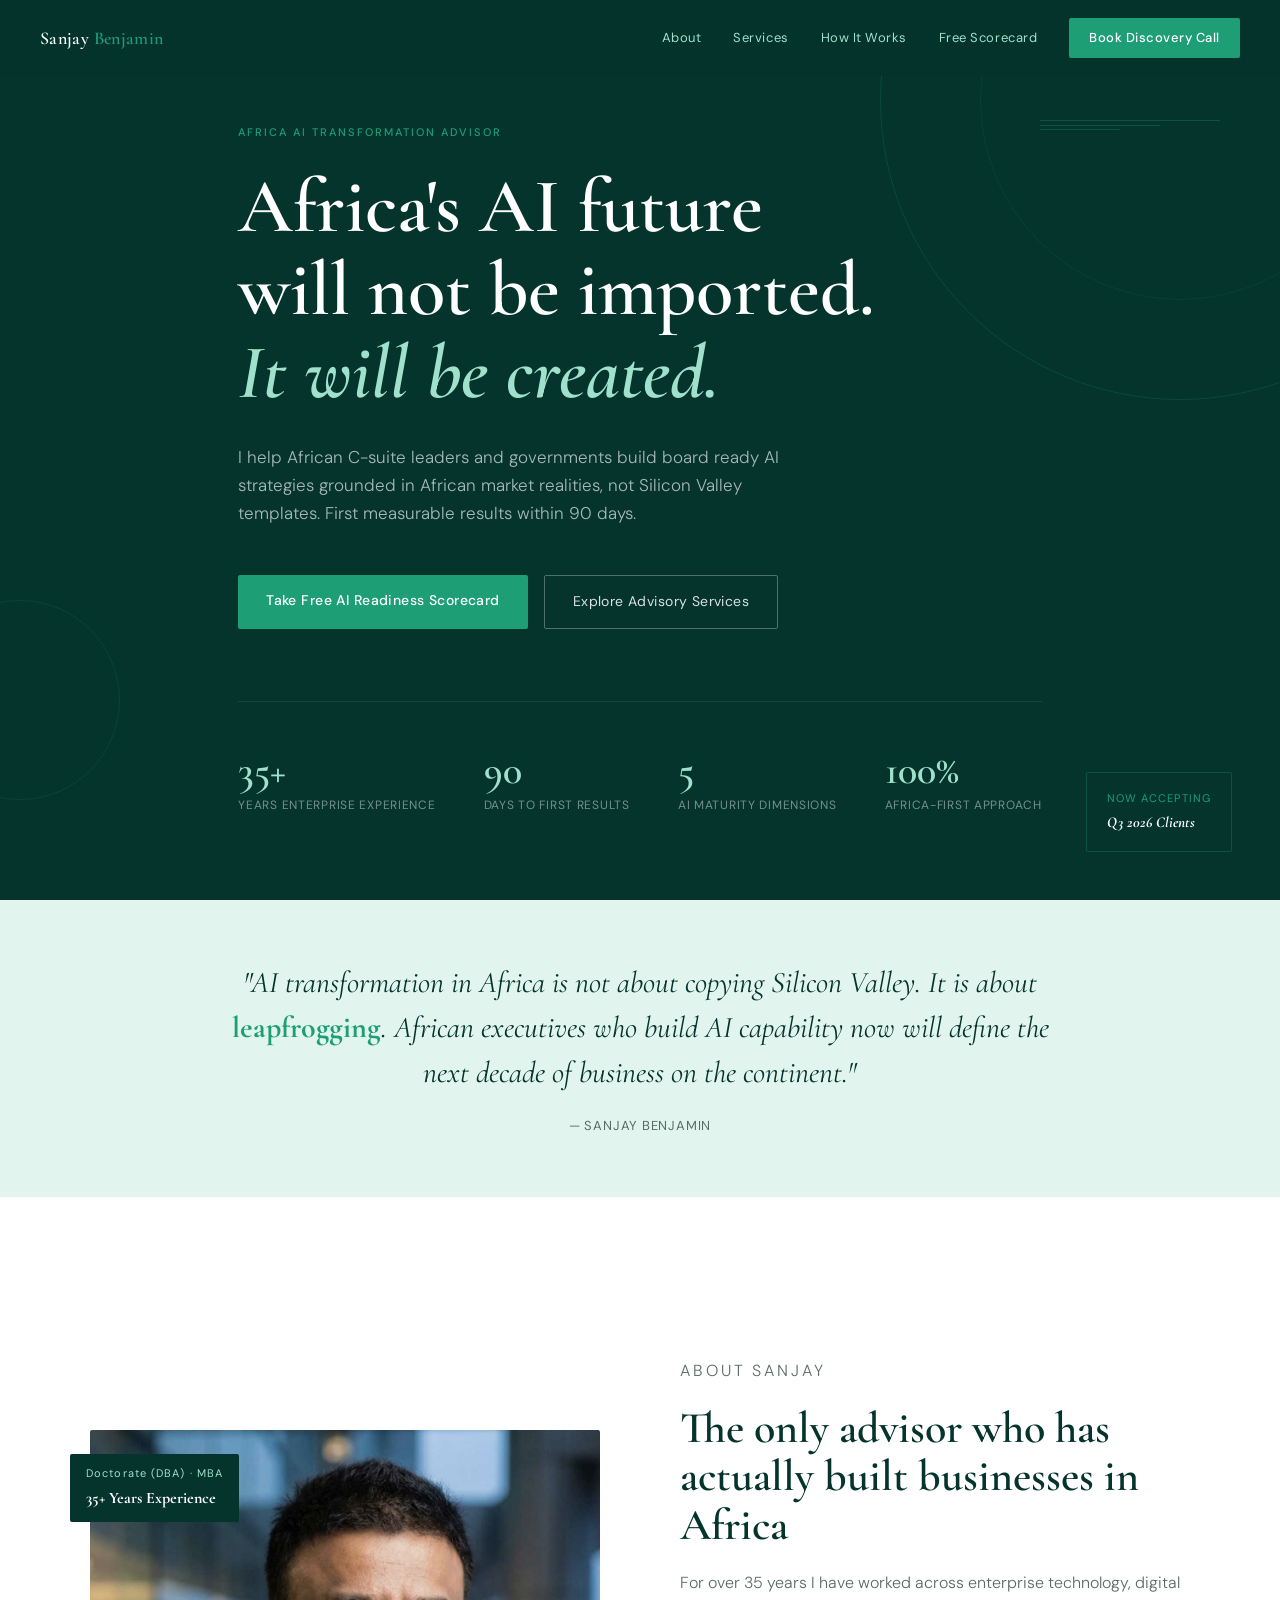
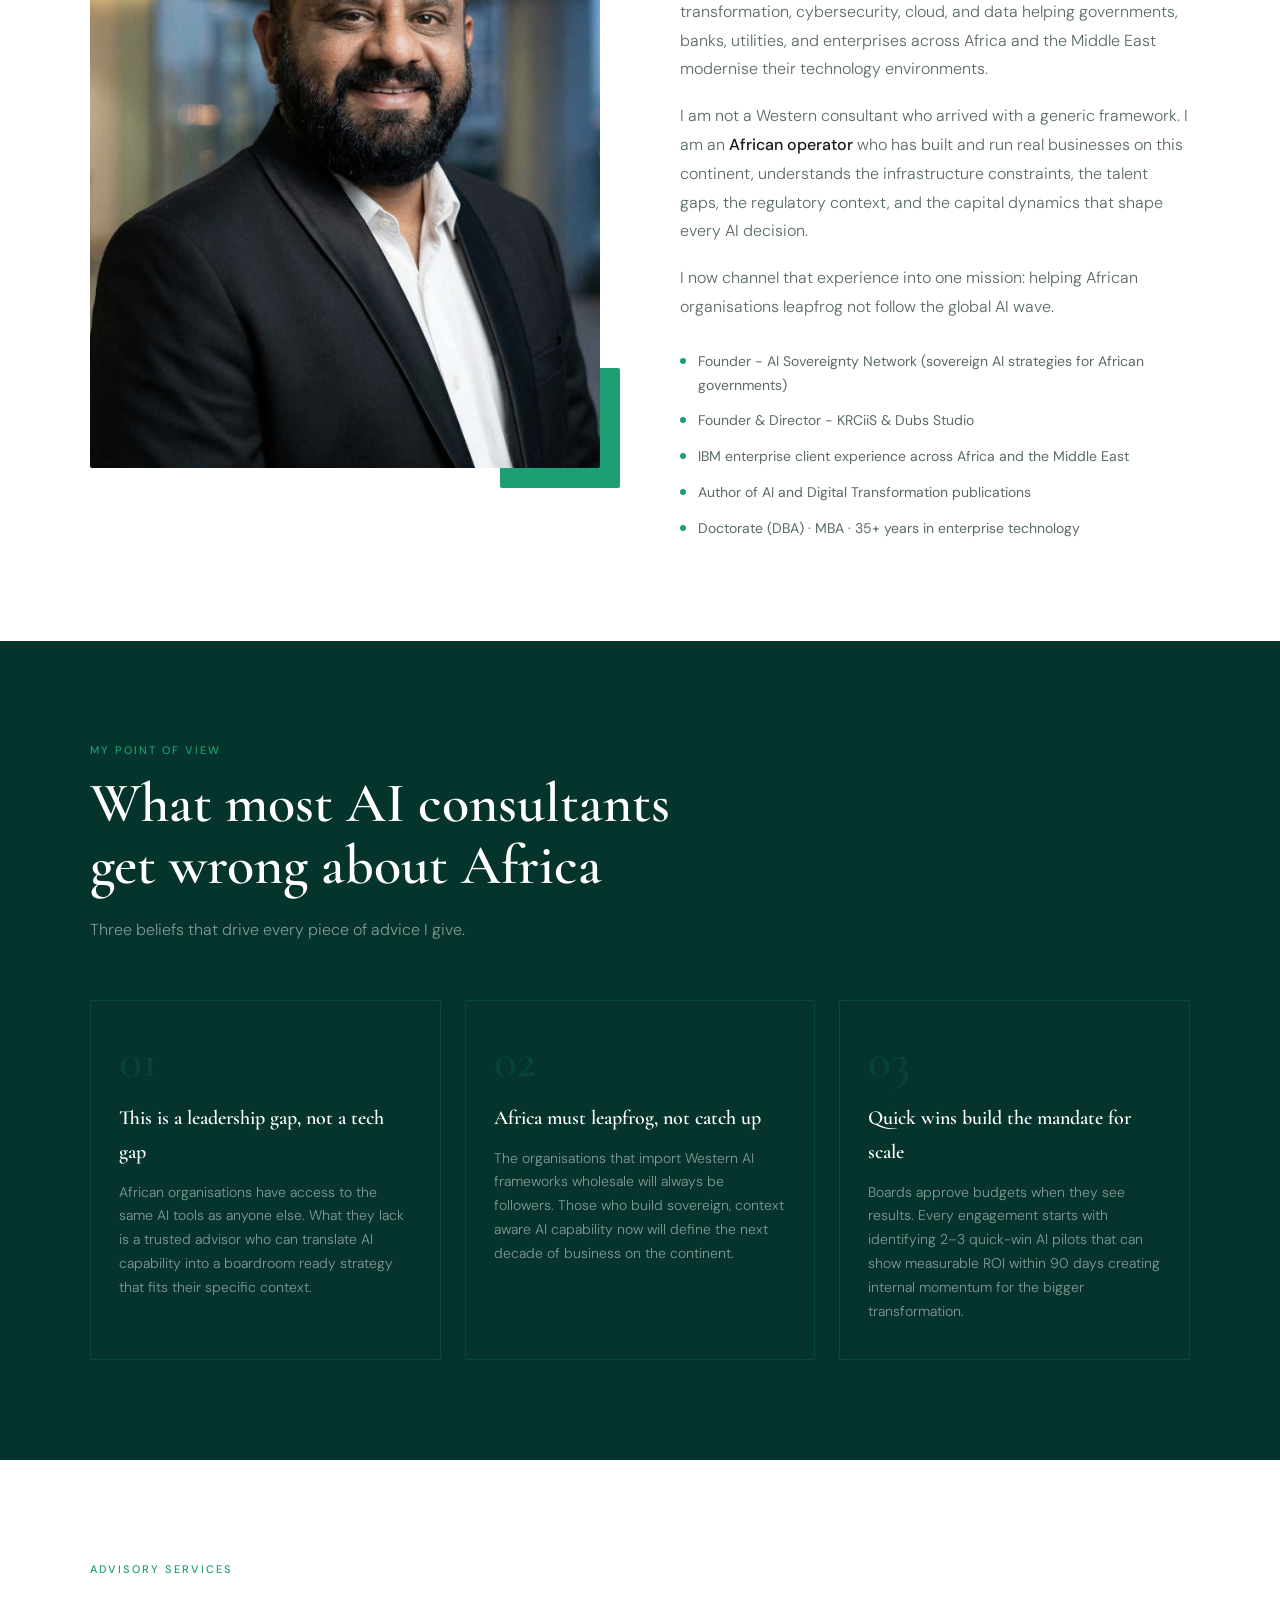
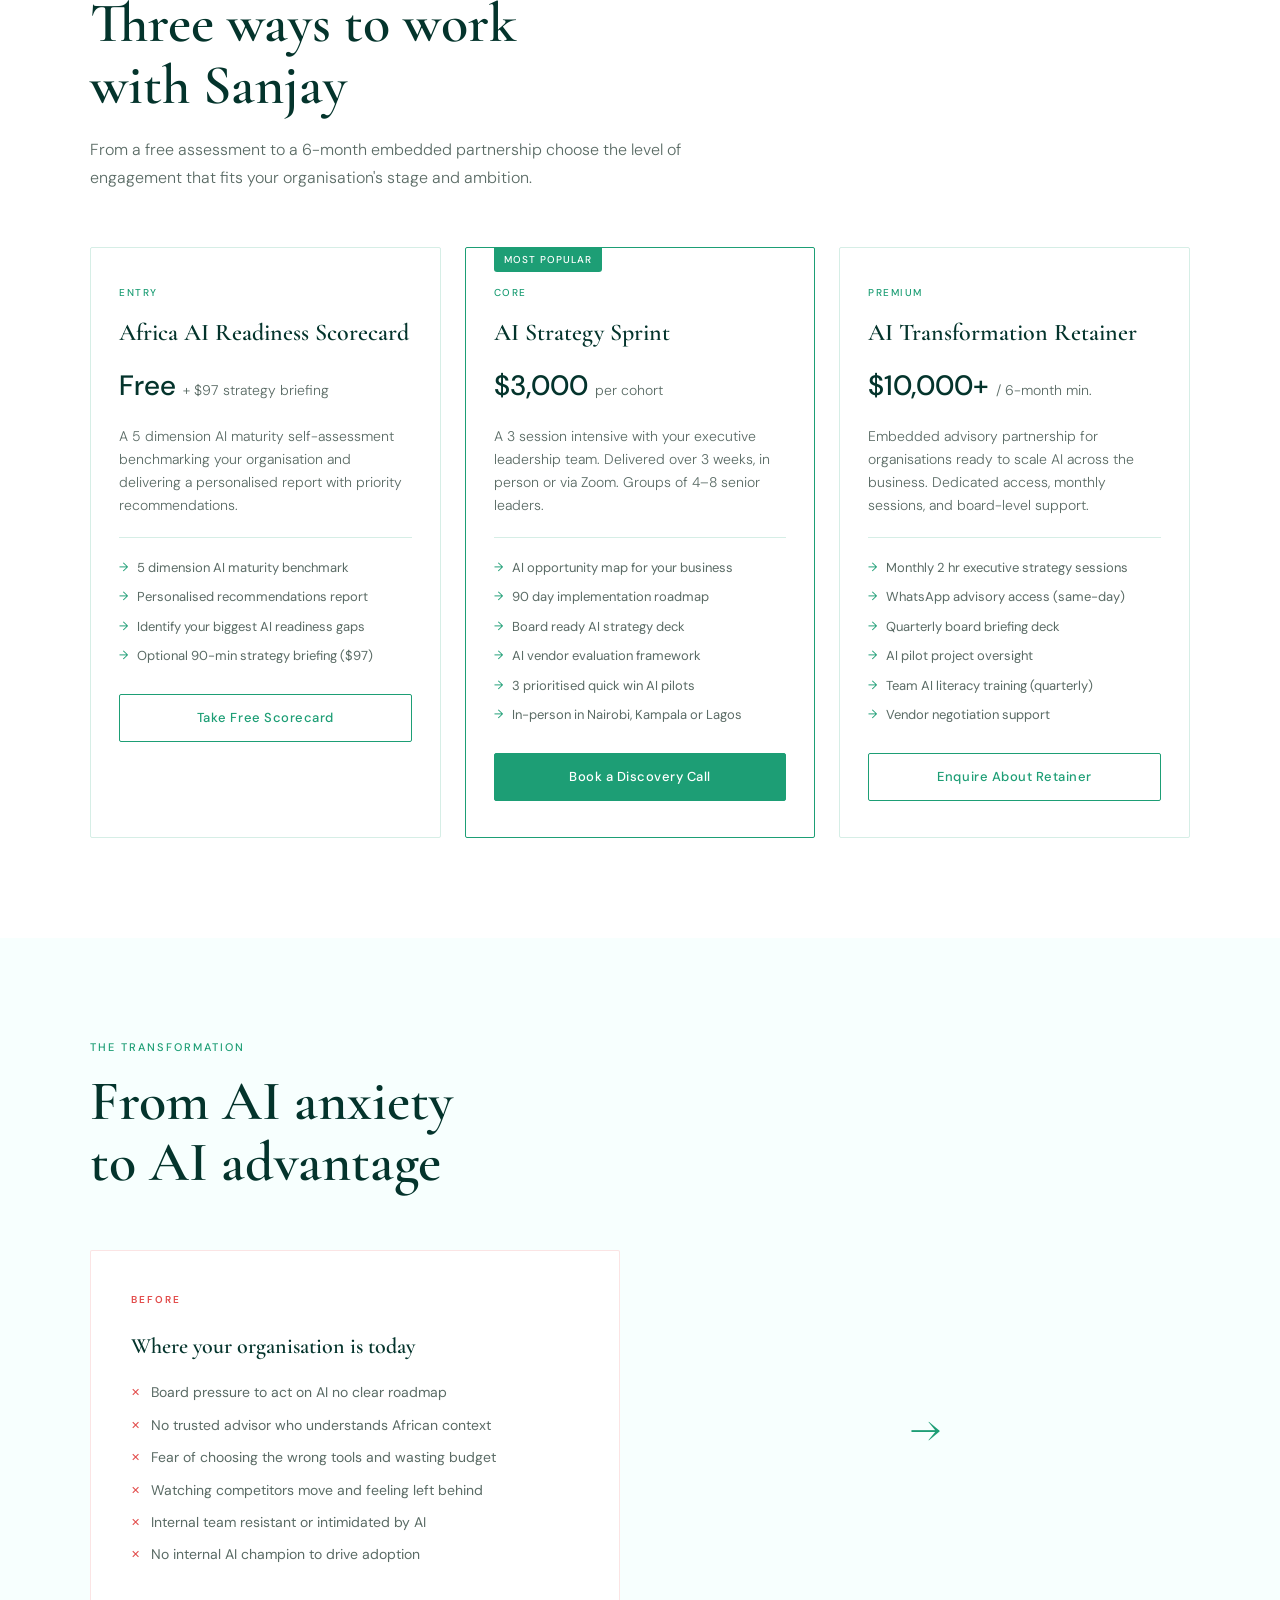
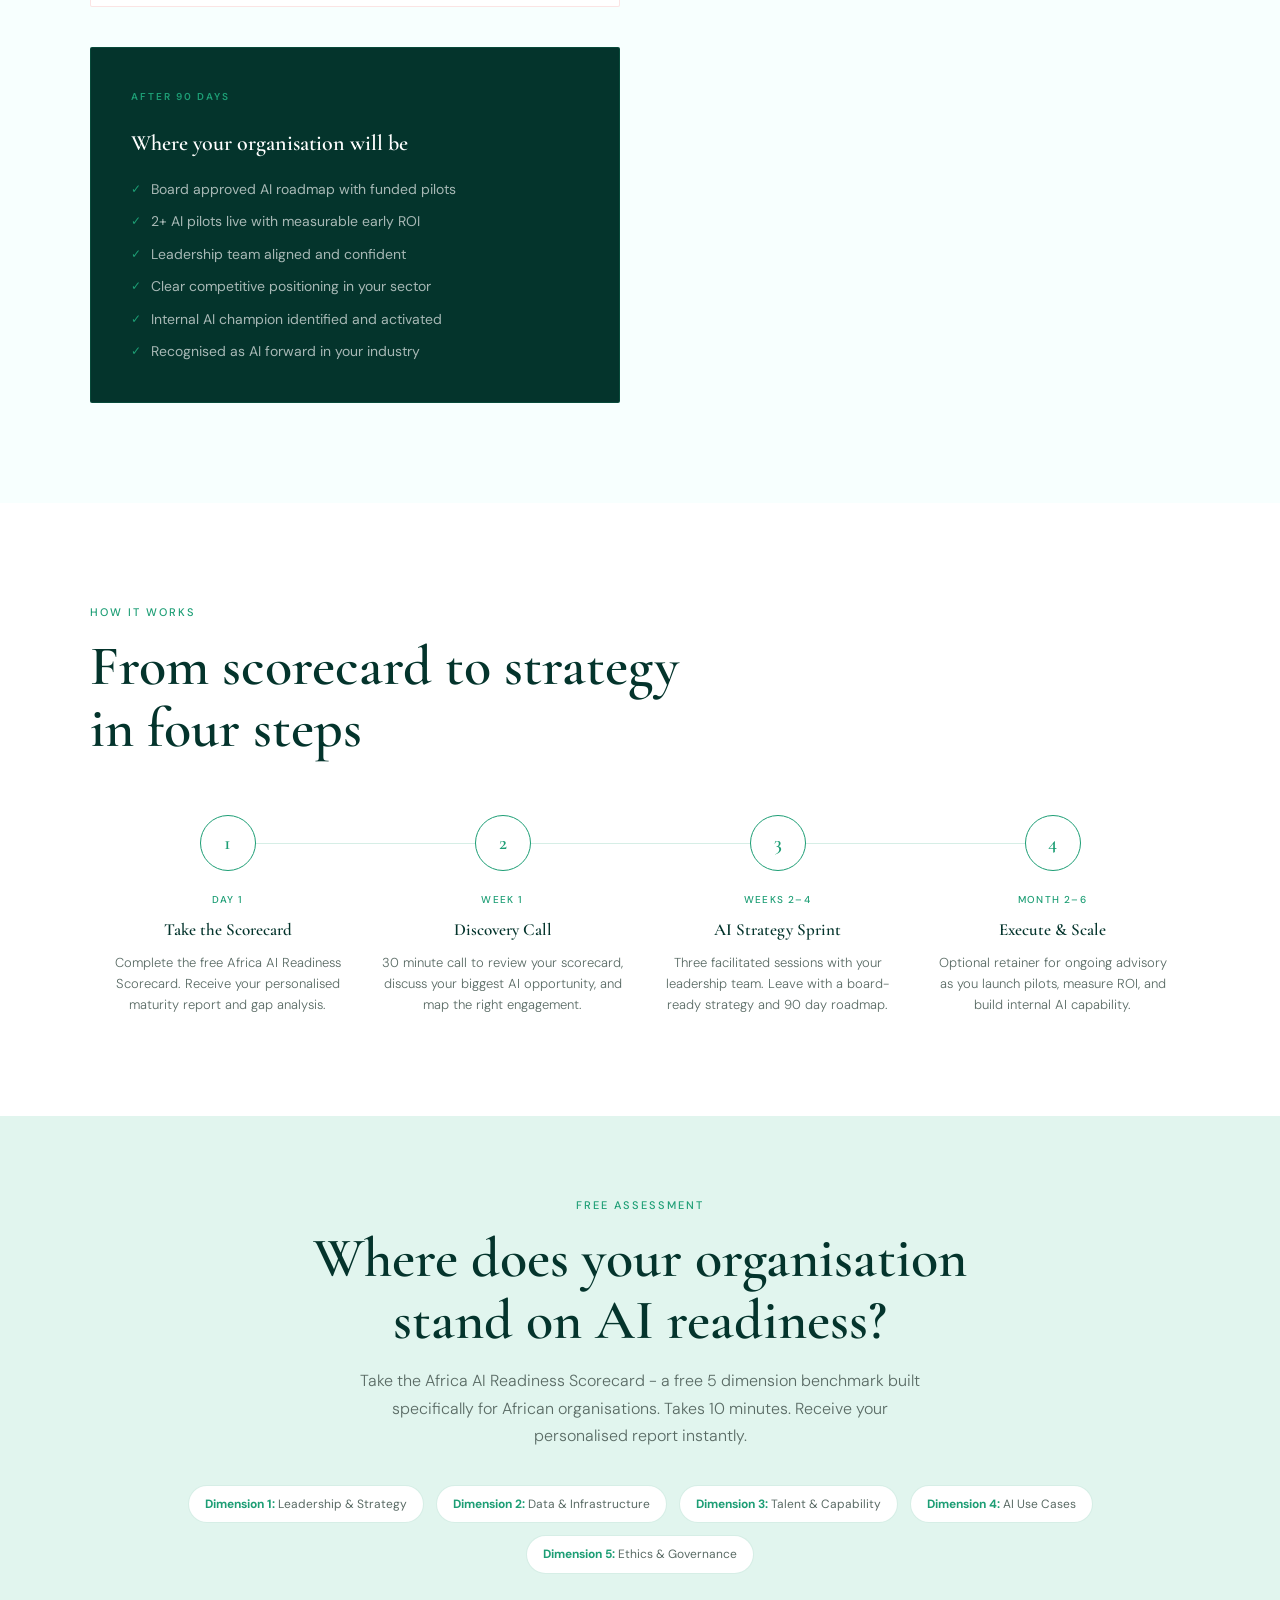
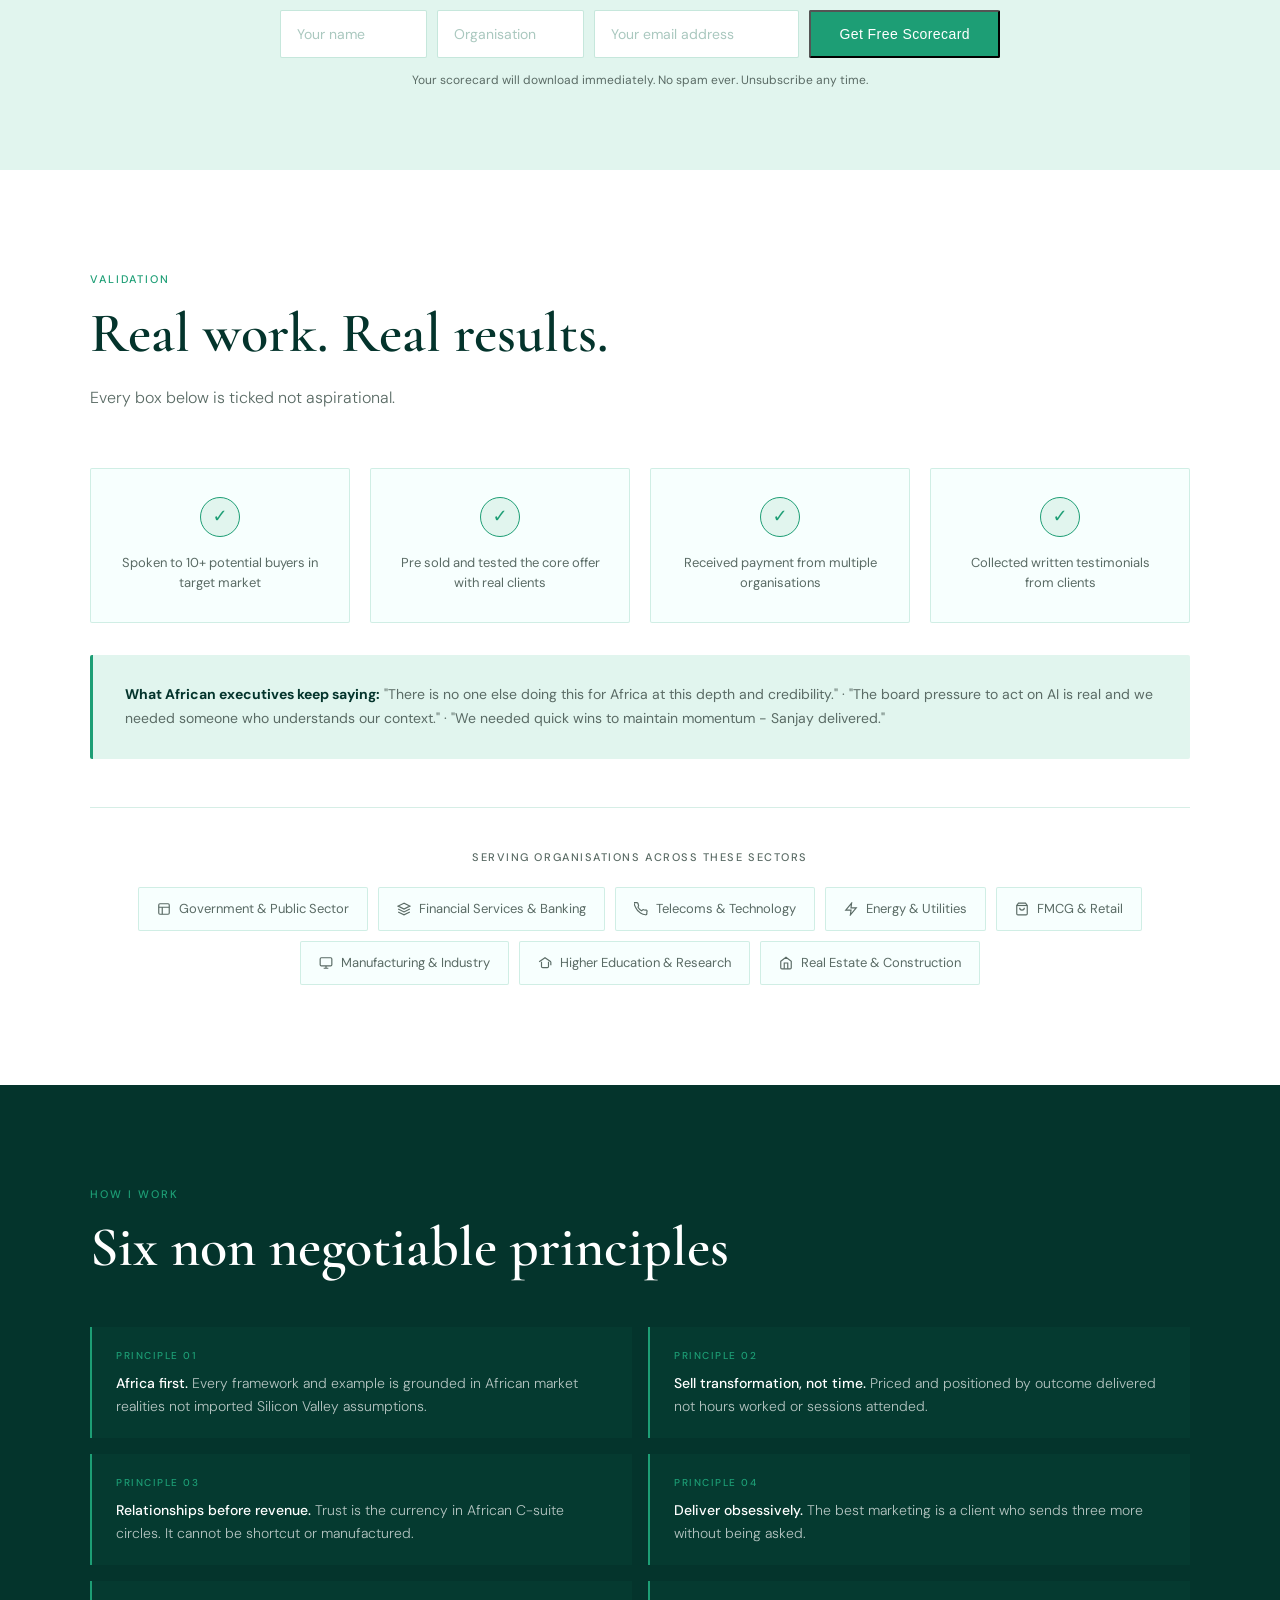
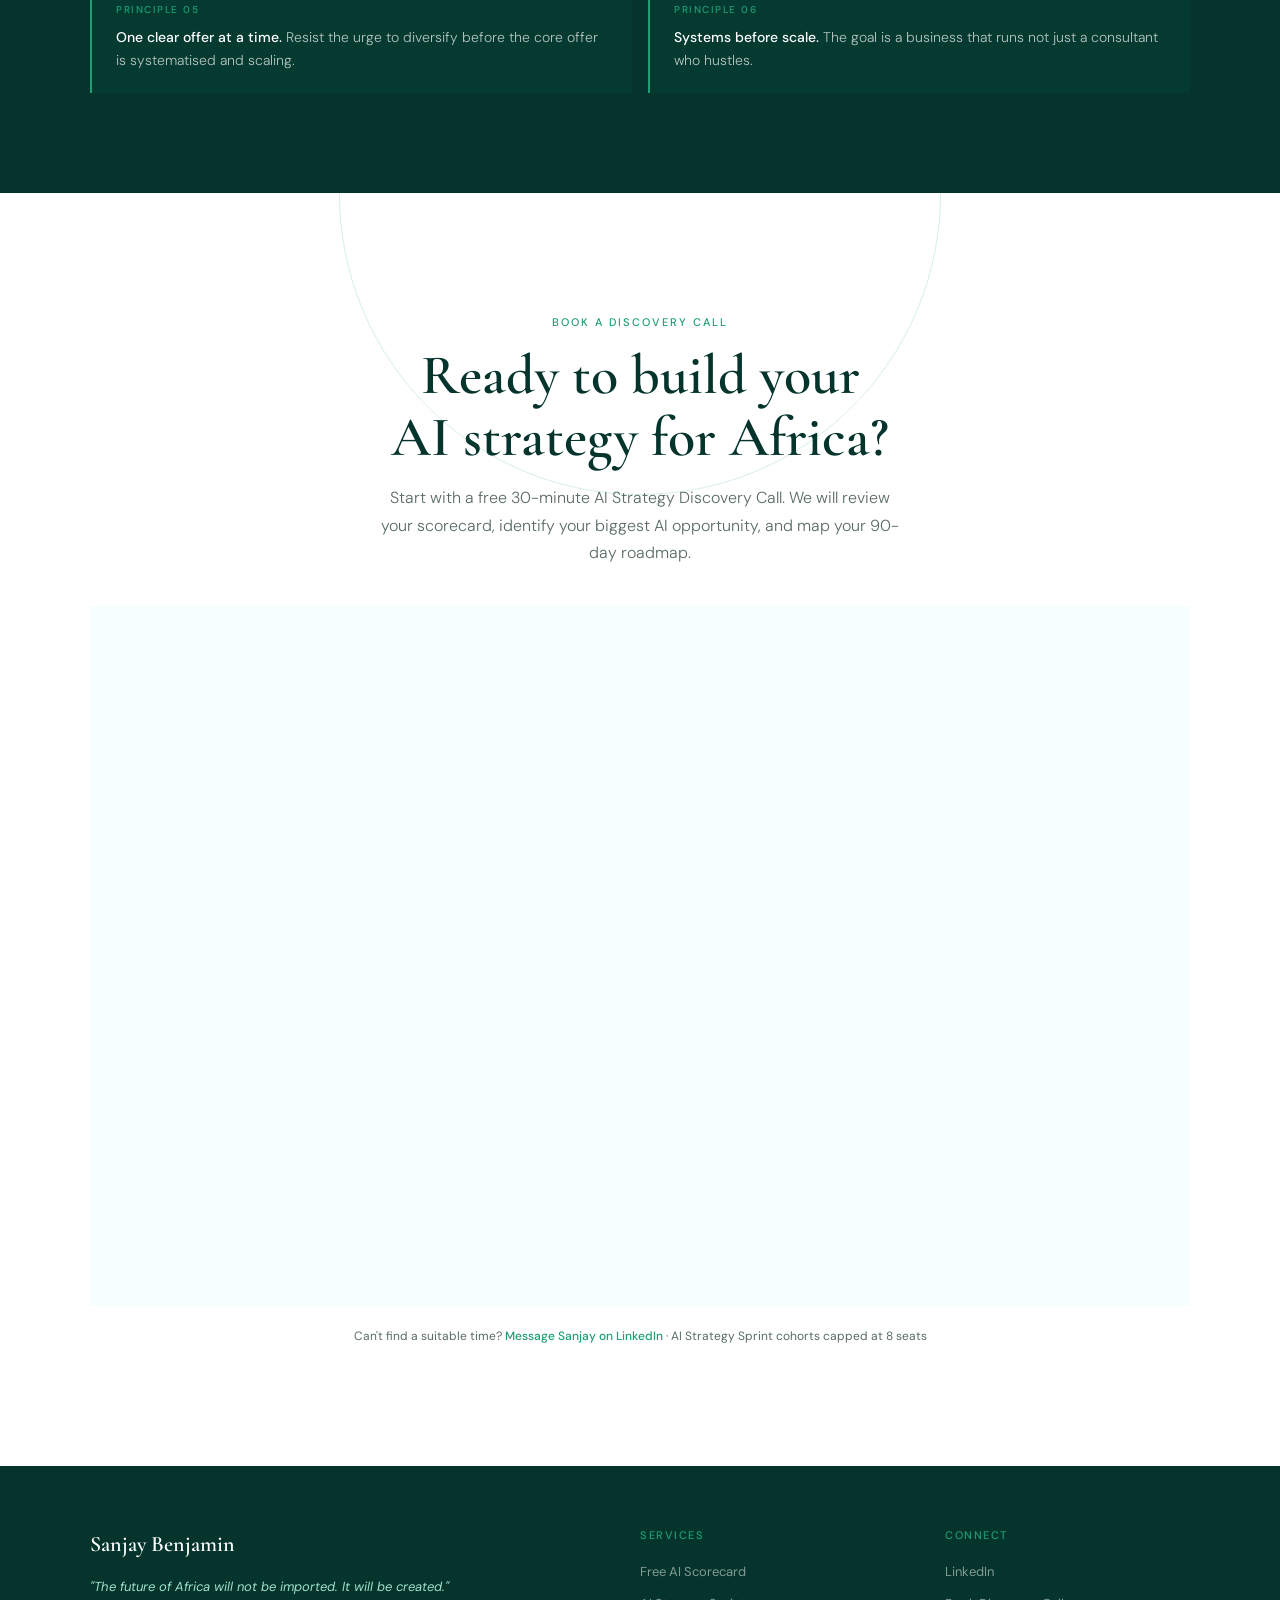
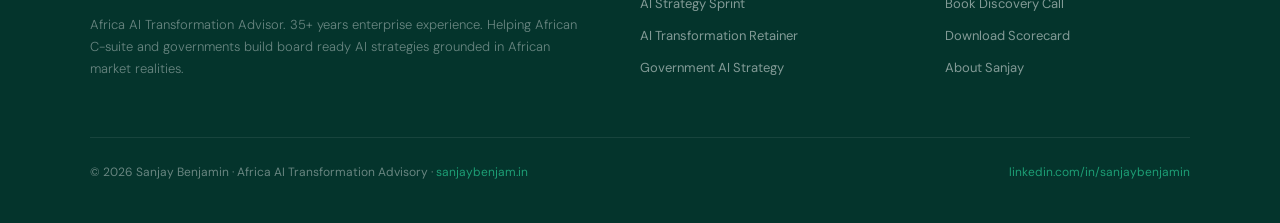
==== commit 489fd55a: "Update index.html changes -" ====
--- a/index.html
+++ b/index.html
@@ -3,7 +3,7 @@
 <head>
 <meta charset="UTF-8">
 <meta name="viewport" content="width=device-width, initial-scale=1.0">
-<meta name="description" content="Sanjay Benjamin — Africa's leading AI Transformation Advisor. 35+ years enterprise experience. Helping African C-suite and governments build board-ready AI strategies in 90 days.">
+<meta name="description" content="Sanjay Benjamin - Africa's leading AI Transformation Advisor. 35+ years enterprise experience. Helping African C-suite and governments build board-ready AI strategies in 90 days.">
 <meta property="og:title" content="Sanjay Benjamin | Africa AI Transformation Advisor">
 <meta property="og:description" content="Africa's AI transformation is not about copying Silicon Valley. It is about leapfrogging. Book your free AI Strategy Discovery Call.">
 <meta property="og:url" content="https://www.sanjaybenjam.in">
@@ -331,7 +331,7 @@
       <em>It will be created.</em>
     </h1>
     <p class="hero-sub">
-      I help African C-suite leaders and governments build board-ready AI strategies —
+      I help African C-suite leaders and governments build board ready AI strategies
       grounded in African market realities, not Silicon Valley templates.
       First measurable results within 90 days.
     </p>
@@ -381,7 +381,7 @@
   <div class="container">
     <div class="about-grid">
       <div class="about-img-wrap">
-        <img src="sb.jpg" alt="Sanjay Benjamin — Africa AI Transformation Advisor">
+        <img src="sb.jpg" alt="Sanjay Benjamin - Africa AI Transformation Advisor">
         <div class="about-img-accent"></div>
         <div class="about-img-tag">
           <span>Doctorate (DBA) · MBA</span>
@@ -391,12 +391,12 @@
       <div class="about-content">
         <p class="section-label">About Sanjay</p>
         <h2 class="section-title" style="font-size:clamp(28px,3.5vw,44px)">The only advisor who has actually built businesses in Africa</h2>
-        <p>For over 35 years I have worked across enterprise technology, digital transformation, cybersecurity, cloud, and data — helping governments, banks, utilities, and enterprises across Africa and the Middle East modernise their technology environments.</p>
+        <p>For over 35 years I have worked across enterprise technology, digital transformation, cybersecurity, cloud, and data helping governments, banks, utilities, and enterprises across Africa and the Middle East modernise their technology environments.</p>
         <p>I am not a Western consultant who arrived with a generic framework. I am an <strong>African operator</strong> who has built and run real businesses on this continent, understands the infrastructure constraints, the talent gaps, the regulatory context, and the capital dynamics that shape every AI decision.</p>
-        <p>I now channel that experience into one mission: helping African organisations leapfrog — not follow — the global AI wave.</p>
+        <p>I now channel that experience into one mission: helping African organisations leapfrog not follow the global AI wave.</p>
         <ul class="cred-list">
-          <li>Founder — AI Sovereignty Network (sovereign AI strategies for African governments)</li>
-          <li>Founder & Director — KRCiiS & Dubs Studio</li>
+          <li>Founder - AI Sovereignty Network (sovereign AI strategies for African governments)</li>
+          <li>Founder & Director - KRCiiS & Dubs Studio</li>
           <li>IBM enterprise client experience across Africa and the Middle East</li>
           <li>Author of AI and Digital Transformation publications</li>
           <li>Doctorate (DBA) · MBA · 35+ years in enterprise technology</li>
@@ -417,17 +417,17 @@
       <div class="pov-card">
         <div class="pov-num">01</div>
         <h3>This is a leadership gap, not a tech gap</h3>
-        <p>African organisations have access to the same AI tools as anyone else. What they lack is a trusted advisor who can translate AI capability into a boardroom-ready strategy that fits their specific context.</p>
+        <p>African organisations have access to the same AI tools as anyone else. What they lack is a trusted advisor who can translate AI capability into a boardroom ready strategy that fits their specific context.</p>
       </div>
       <div class="pov-card">
         <div class="pov-num">02</div>
         <h3>Africa must leapfrog, not catch up</h3>
-        <p>The organisations that import Western AI frameworks wholesale will always be followers. Those who build sovereign, context-aware AI capability now will define the next decade of business on the continent.</p>
+        <p>The organisations that import Western AI frameworks wholesale will always be followers. Those who build sovereign, context aware AI capability now will define the next decade of business on the continent.</p>
       </div>
       <div class="pov-card">
         <div class="pov-num">03</div>
         <h3>Quick wins build the mandate for scale</h3>
-        <p>Boards approve budgets when they see results. Every engagement starts with identifying 2–3 quick-win AI pilots that can show measurable ROI within 90 days — creating internal momentum for the bigger transformation.</p>
+        <p>Boards approve budgets when they see results. Every engagement starts with identifying 2–3 quick-win AI pilots that can show measurable ROI within 90 days creating internal momentum for the bigger transformation.</p>
       </div>
     </div>
   </div>
@@ -438,7 +438,7 @@
   <div class="container">
     <p class="section-label">Advisory Services</p>
     <h2 class="section-title">Three ways to work<br>with Sanjay</h2>
-    <p class="section-sub">From a free assessment to a 6-month embedded partnership — choose the level of engagement that fits your organisation's stage and ambition.</p>
+    <p class="section-sub">From a free assessment to a 6-month embedded partnership choose the level of engagement that fits your organisation's stage and ambition.</p>
 
     <div class="offers-grid">
       <!-- Entry -->
@@ -446,10 +446,10 @@
         <div class="offer-tier">Entry</div>
         <div class="offer-name">Africa AI Readiness Scorecard</div>
         <div class="offer-price">Free <span>+ $97 strategy briefing</span></div>
-        <p class="offer-desc">A 5-dimension AI maturity self-assessment benchmarking your organisation and delivering a personalised report with priority recommendations.</p>
+        <p class="offer-desc">A 5 dimension AI maturity self-assessment benchmarking your organisation and delivering a personalised report with priority recommendations.</p>
         <div class="offer-divider"></div>
         <ul class="offer-features">
-          <li>5-dimension AI maturity benchmark</li>
+          <li>5 dimension AI maturity benchmark</li>
           <li>Personalised recommendations report</li>
           <li>Identify your biggest AI readiness gaps</li>
           <li>Optional 90-min strategy briefing ($97)</li>
@@ -463,14 +463,14 @@
         <div class="offer-tier">Core</div>
         <div class="offer-name">AI Strategy Sprint</div>
         <div class="offer-price">$3,000 <span>per cohort</span></div>
-        <p class="offer-desc">A 3-session intensive with your executive leadership team. Delivered over 3 weeks, in-person or via Zoom. Groups of 4–8 senior leaders.</p>
+        <p class="offer-desc">A 3 session intensive with your executive leadership team. Delivered over 3 weeks, in person or via Zoom. Groups of 4–8 senior leaders.</p>
         <div class="offer-divider"></div>
         <ul class="offer-features">
           <li>AI opportunity map for your business</li>
-          <li>90-day implementation roadmap</li>
-          <li>Board-ready AI strategy deck</li>
+          <li>90 day implementation roadmap</li>
+          <li>Board ready AI strategy deck</li>
           <li>AI vendor evaluation framework</li>
-          <li>3 prioritised quick-win AI pilots</li>
+          <li>3 prioritised quick win AI pilots</li>
           <li>In-person in Nairobi, Kampala or Lagos</li>
         </ul>
         <a href="#contact" class="offer-cta">Book a Discovery Call</a>
@@ -484,7 +484,7 @@
         <p class="offer-desc">Embedded advisory partnership for organisations ready to scale AI across the business. Dedicated access, monthly sessions, and board-level support.</p>
         <div class="offer-divider"></div>
         <ul class="offer-features">
-          <li>Monthly 2-hr executive strategy sessions</li>
+          <li>Monthly 2 hr executive strategy sessions</li>
           <li>WhatsApp advisory access (same-day)</li>
           <li>Quarterly board briefing deck</li>
           <li>AI pilot project oversight</li>
@@ -507,7 +507,7 @@
         <div class="transform-label">Before</div>
         <h3>Where your organisation is today</h3>
         <ul class="transform-items">
-          <li>Board pressure to act on AI — no clear roadmap</li>
+          <li>Board pressure to act on AI no clear roadmap</li>
           <li>No trusted advisor who understands African context</li>
           <li>Fear of choosing the wrong tools and wasting budget</li>
           <li>Watching competitors move and feeling left behind</li>
@@ -520,12 +520,12 @@
         <div class="transform-label">After 90 days</div>
         <h3>Where your organisation will be</h3>
         <ul class="transform-items">
-          <li>Board-approved AI roadmap with funded pilots</li>
+          <li>Board approved AI roadmap with funded pilots</li>
           <li>2+ AI pilots live with measurable early ROI</li>
           <li>Leadership team aligned and confident</li>
           <li>Clear competitive positioning in your sector</li>
           <li>Internal AI champion identified and activated</li>
-          <li>Recognised as AI-forward in your industry</li>
+          <li>Recognised as AI forward in your industry</li>
         </ul>
       </div>
     </div>
@@ -548,13 +548,13 @@
         <div class="step-num">2</div>
         <div class="step-days">Week 1</div>
         <h4>Discovery Call</h4>
-        <p>30-minute call to review your scorecard, discuss your biggest AI opportunity, and map the right engagement.</p>
+        <p>30 minute call to review your scorecard, discuss your biggest AI opportunity, and map the right engagement.</p>
       </div>
       <div class="step">
         <div class="step-num">3</div>
         <div class="step-days">Weeks 2–4</div>
         <h4>AI Strategy Sprint</h4>
-        <p>Three facilitated sessions with your leadership team. Leave with a board-ready strategy and 90-day roadmap.</p>
+        <p>Three facilitated sessions with your leadership team. Leave with a board-ready strategy and 90 day roadmap.</p>
       </div>
       <div class="step">
         <div class="step-num">4</div>
@@ -571,7 +571,7 @@
   <div class="container">
     <p class="section-label">Free Assessment</p>
     <h2 class="section-title">Where does your organisation<br>stand on AI readiness?</h2>
-    <p class="section-sub">Take the Africa AI Readiness Scorecard — a free 5-dimension benchmark built specifically for African organisations. Takes 10 minutes. Receive your personalised report instantly.</p>
+    <p class="section-sub">Take the Africa AI Readiness Scorecard - a free 5 dimension benchmark built specifically for African organisations. Takes 10 minutes. Receive your personalised report instantly.</p>
     <div class="scorecard-chips">
       <span class="chip"><strong>Dimension 1:</strong> Leadership & Strategy</span>
       <span class="chip"><strong>Dimension 2:</strong> Data & Infrastructure</span>
@@ -589,7 +589,7 @@
         <input type="email" name="email" placeholder="Your email address" required autocomplete="email">
         <button type="submit" class="btn-primary" id="submitBtn">Get Free Scorecard</button>
       </div>
-      <p class="opt-in-note">Your scorecard will download immediately. No spam — ever. Unsubscribe any time.</p>
+      <p class="opt-in-note">Your scorecard will download immediately. No spam ever. Unsubscribe any time.</p>
       <div class="opt-in-success" id="successMsg">
         <span class="success-icon">&#10003;</span>
         <strong>Thank you! Your scorecard is downloading now.</strong>
@@ -605,7 +605,7 @@
   <div class="container">
     <p class="section-label">Validation</p>
     <h2 class="section-title">Real work. Real results.</h2>
-    <p class="section-sub">Every box below is ticked — not aspirational.</p>
+    <p class="section-sub">Every box below is ticked not aspirational.</p>
     <div class="validation-grid">
       <div class="val-card">
         <div class="val-check">✓</div>
@@ -613,7 +613,7 @@
       </div>
       <div class="val-card">
         <div class="val-check">✓</div>
-        <p>Pre-sold and tested the core offer with real clients</p>
+        <p>Pre sold and tested the core offer with real clients</p>
       </div>
       <div class="val-card">
         <div class="val-check">✓</div>
@@ -625,7 +625,7 @@
       </div>
     </div>
     <div style="margin-top:32px;background:var(--pale);padding:28px 32px;border-radius:2px;border-left:3px solid var(--accent)">
-      <p style="font-size:14px;color:var(--muted);line-height:1.7"><strong style="color:var(--dark)">What African executives keep saying:</strong> "There is no one else doing this for Africa at this depth and credibility." · "The board pressure to act on AI is real and we needed someone who understands our context." · "We needed quick wins to maintain momentum — Sanjay delivered."</p>
+      <p style="font-size:14px;color:var(--muted);line-height:1.7"><strong style="color:var(--dark)">What African executives keep saying:</strong> "There is no one else doing this for Africa at this depth and credibility." · "The board pressure to act on AI is real and we needed someone who understands our context." · "We needed quick wins to maintain momentum - Sanjay delivered."</p>
     </div>
 
     <!-- SECTOR STRIP -->
@@ -673,15 +673,15 @@
 <section class="principles-section">
   <div class="container">
     <p class="section-label" style="color:var(--accent)">How I Work</p>
-    <h2 class="section-title">Six non-negotiable principles</h2>
+    <h2 class="section-title">Six non negotiable principles</h2>
     <div class="principles-grid">
       <div class="principle">
         <div class="principle-num">Principle 01</div>
-        <p><strong>Africa first.</strong> Every framework and example is grounded in African market realities — not imported Silicon Valley assumptions.</p>
+        <p><strong>Africa first.</strong> Every framework and example is grounded in African market realities not imported Silicon Valley assumptions.</p>
       </div>
       <div class="principle">
         <div class="principle-num">Principle 02</div>
-        <p><strong>Sell transformation, not time.</strong> Priced and positioned by outcome delivered — not hours worked or sessions attended.</p>
+        <p><strong>Sell transformation, not time.</strong> Priced and positioned by outcome delivered not hours worked or sessions attended.</p>
       </div>
       <div class="principle">
         <div class="principle-num">Principle 03</div>
@@ -697,7 +697,7 @@
       </div>
       <div class="principle">
         <div class="principle-num">Principle 06</div>
-        <p><strong>Systems before scale.</strong> The goal is a business that runs — not just a consultant who hustles.</p>
+        <p><strong>Systems before scale.</strong> The goal is a business that runs not just a consultant who hustles.</p>
       </div>
     </div>
   </div>
@@ -731,7 +731,7 @@
       <div>
         <div class="footer-brand">Sanjay Benjamin</div>
         <div class="footer-tagline">"The future of Africa will not be imported. It will be created."</div>
-        <p class="footer-desc">Africa AI Transformation Advisor. 35+ years enterprise experience. Helping African C-suite and governments build board-ready AI strategies grounded in African market realities.</p>
+        <p class="footer-desc">Africa AI Transformation Advisor. 35+ years enterprise experience. Helping African C-suite and governments build board ready AI strategies grounded in African market realities.</p>
       </div>
       <div class="footer-col">
         <h4>Services</h4>
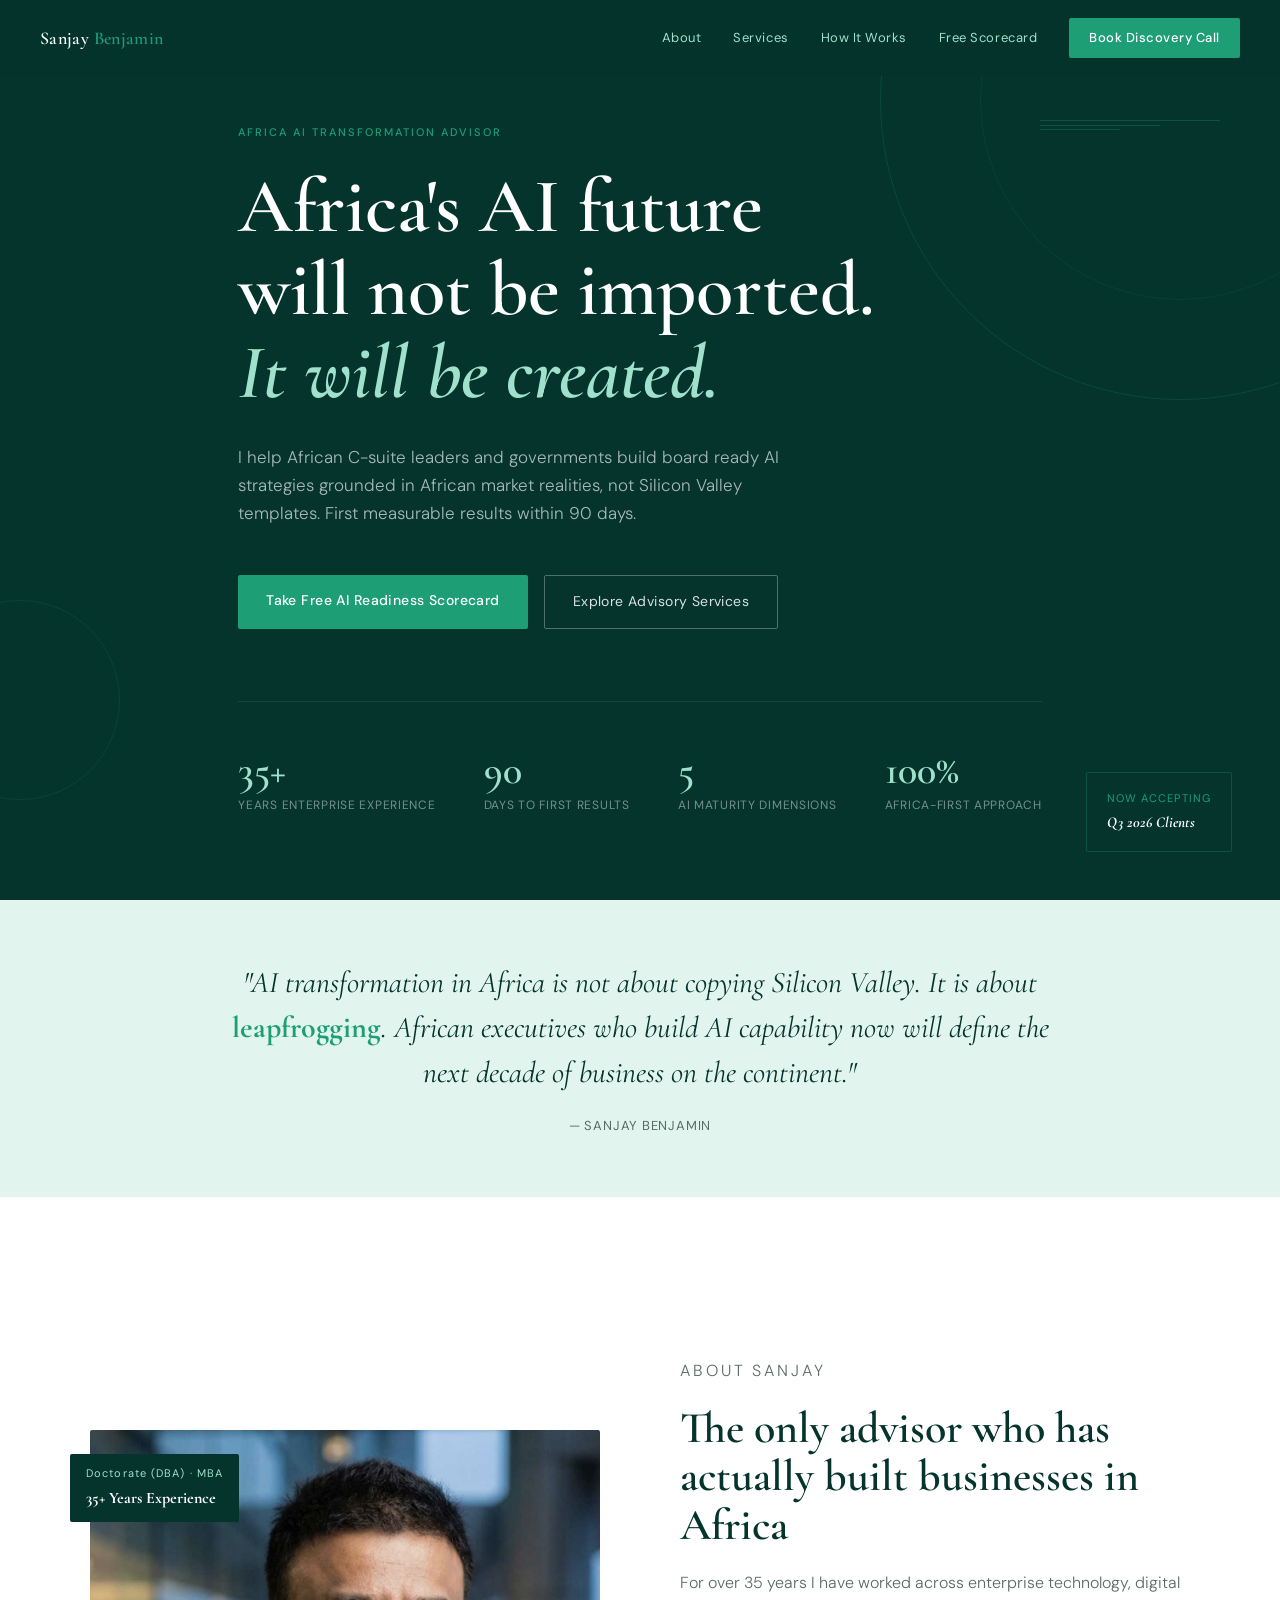
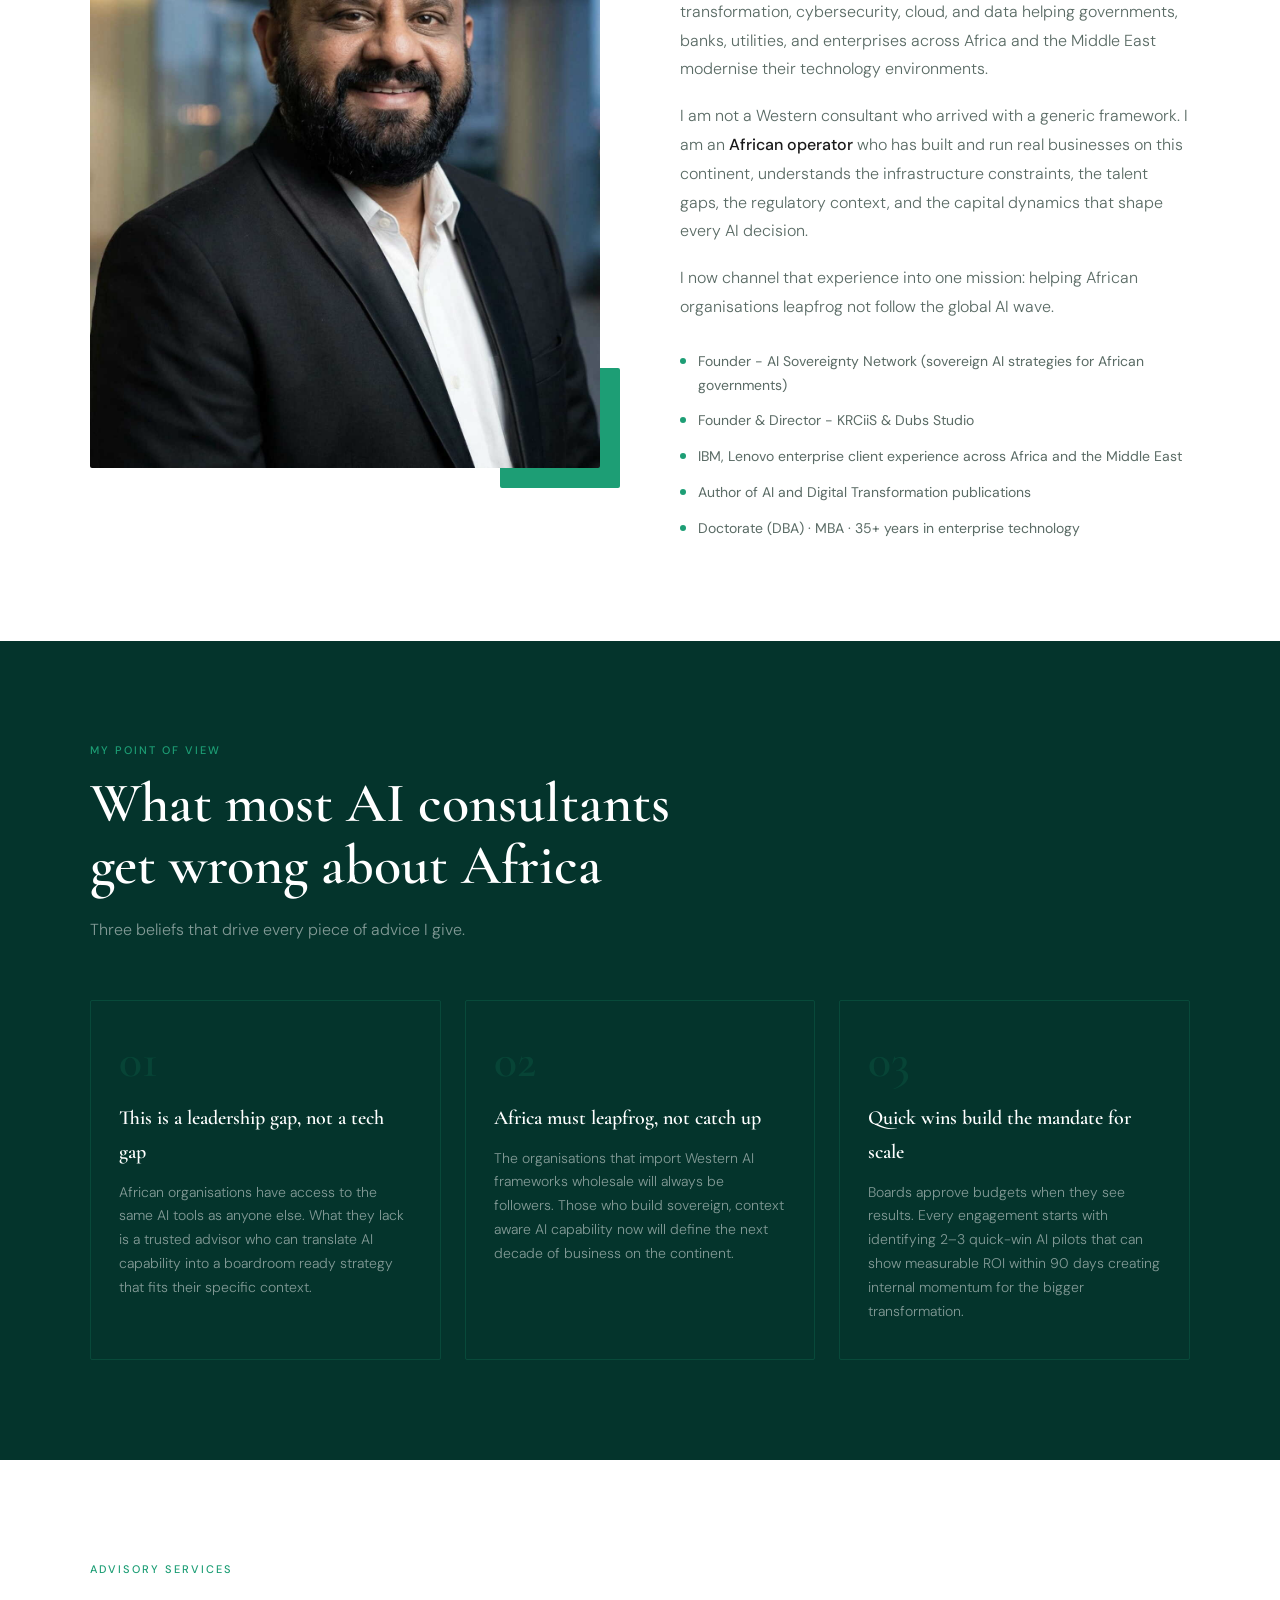
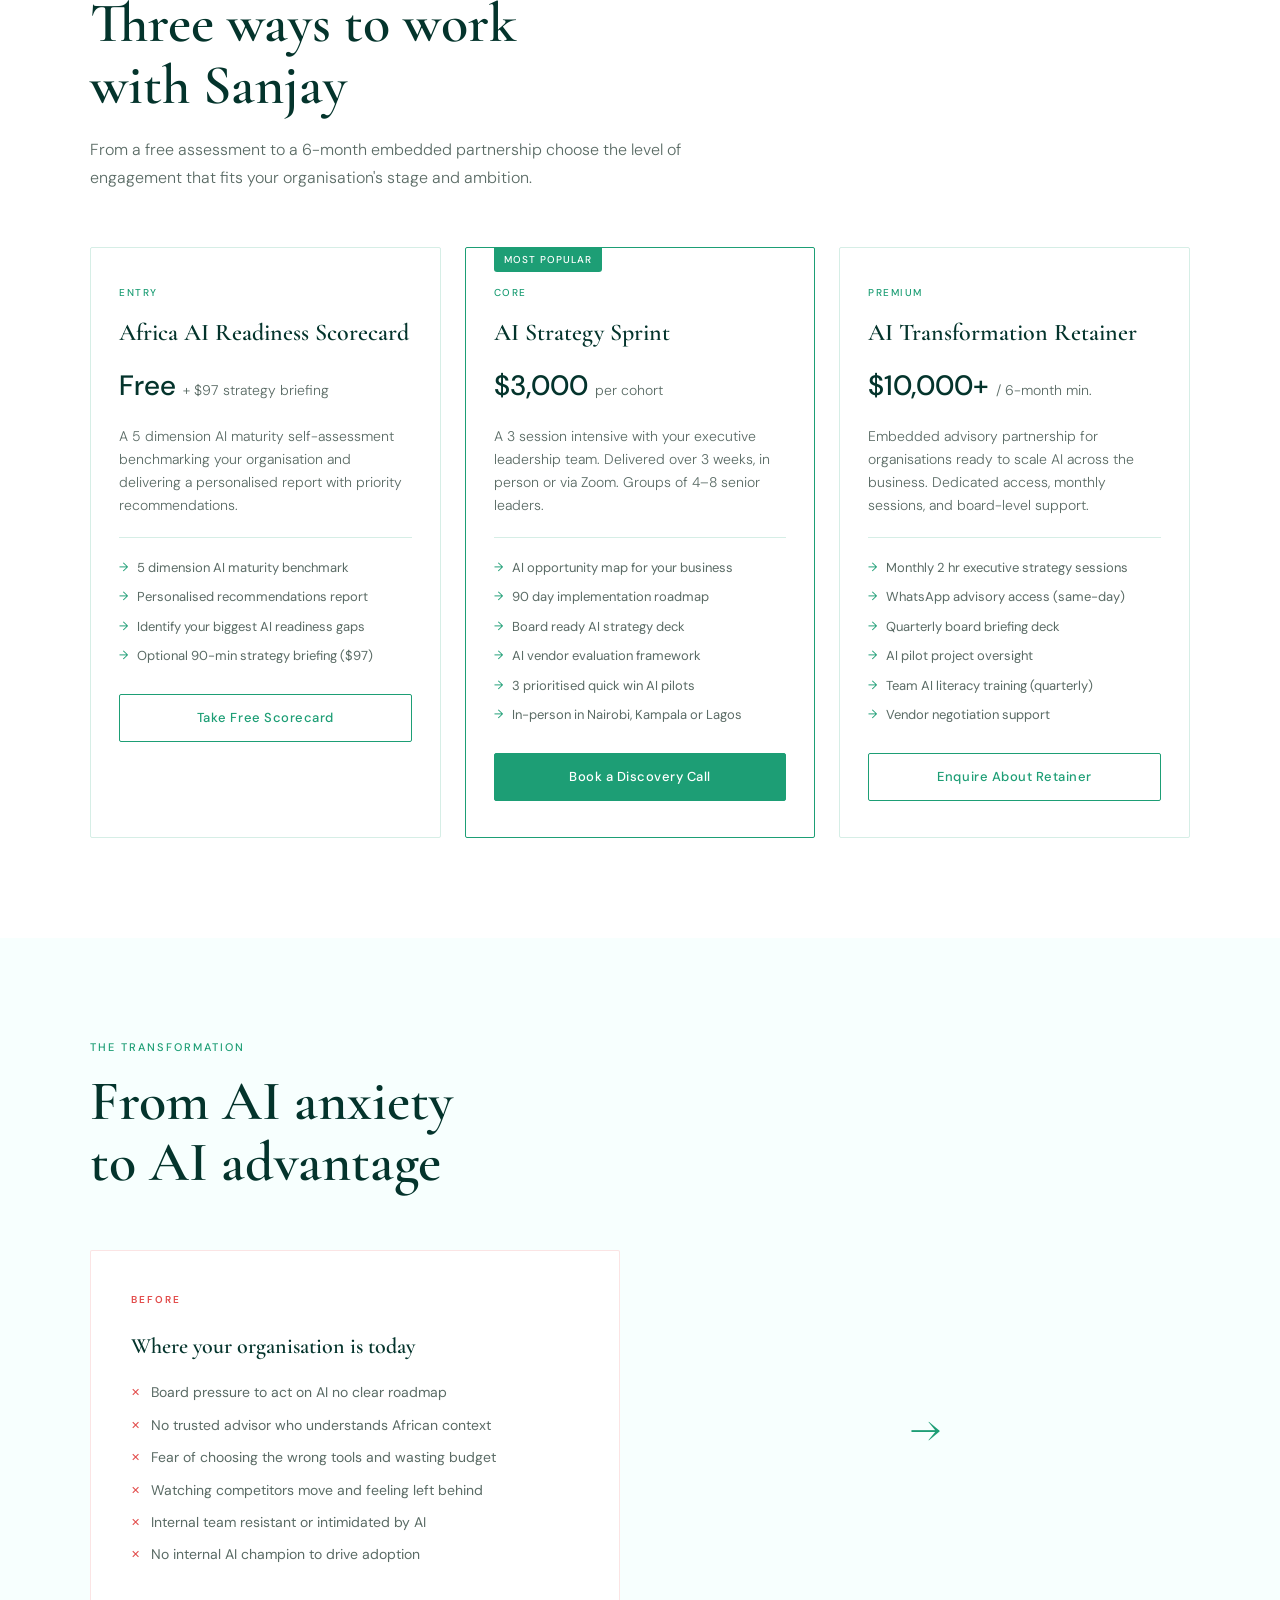
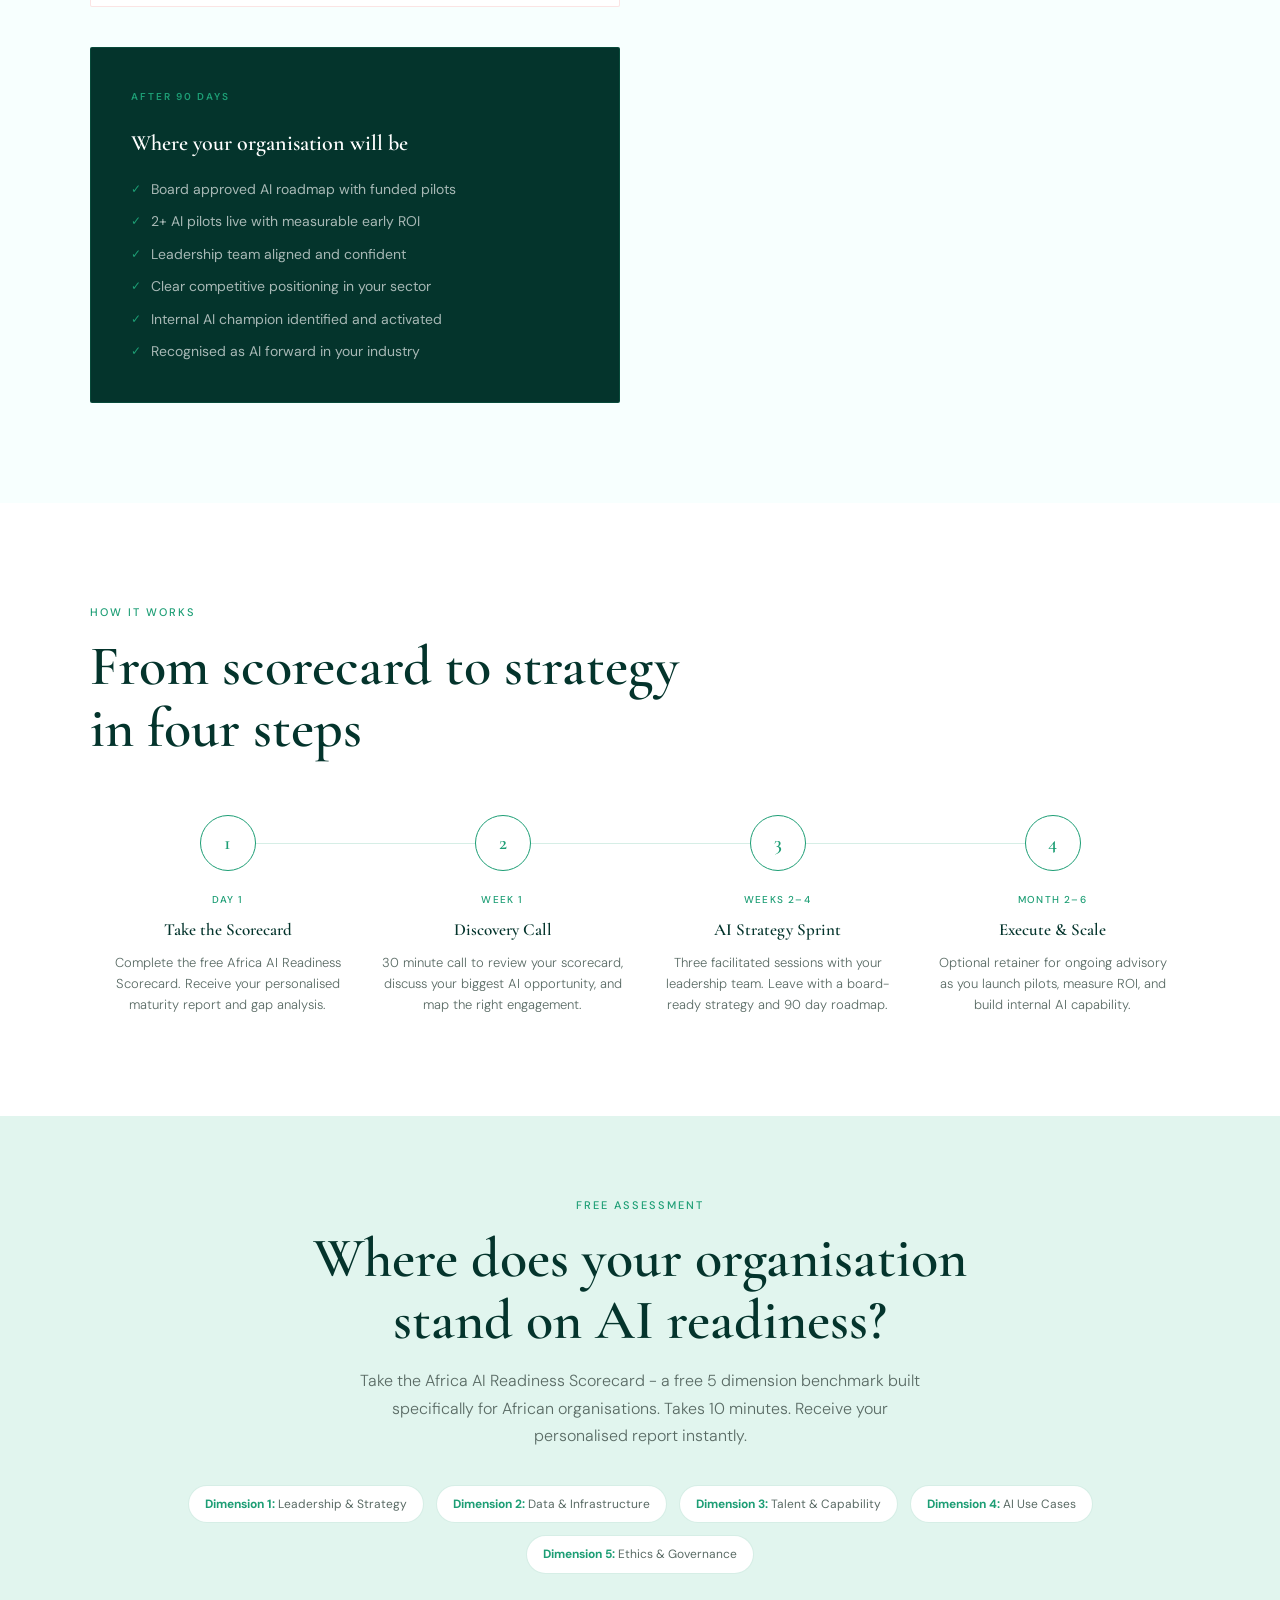
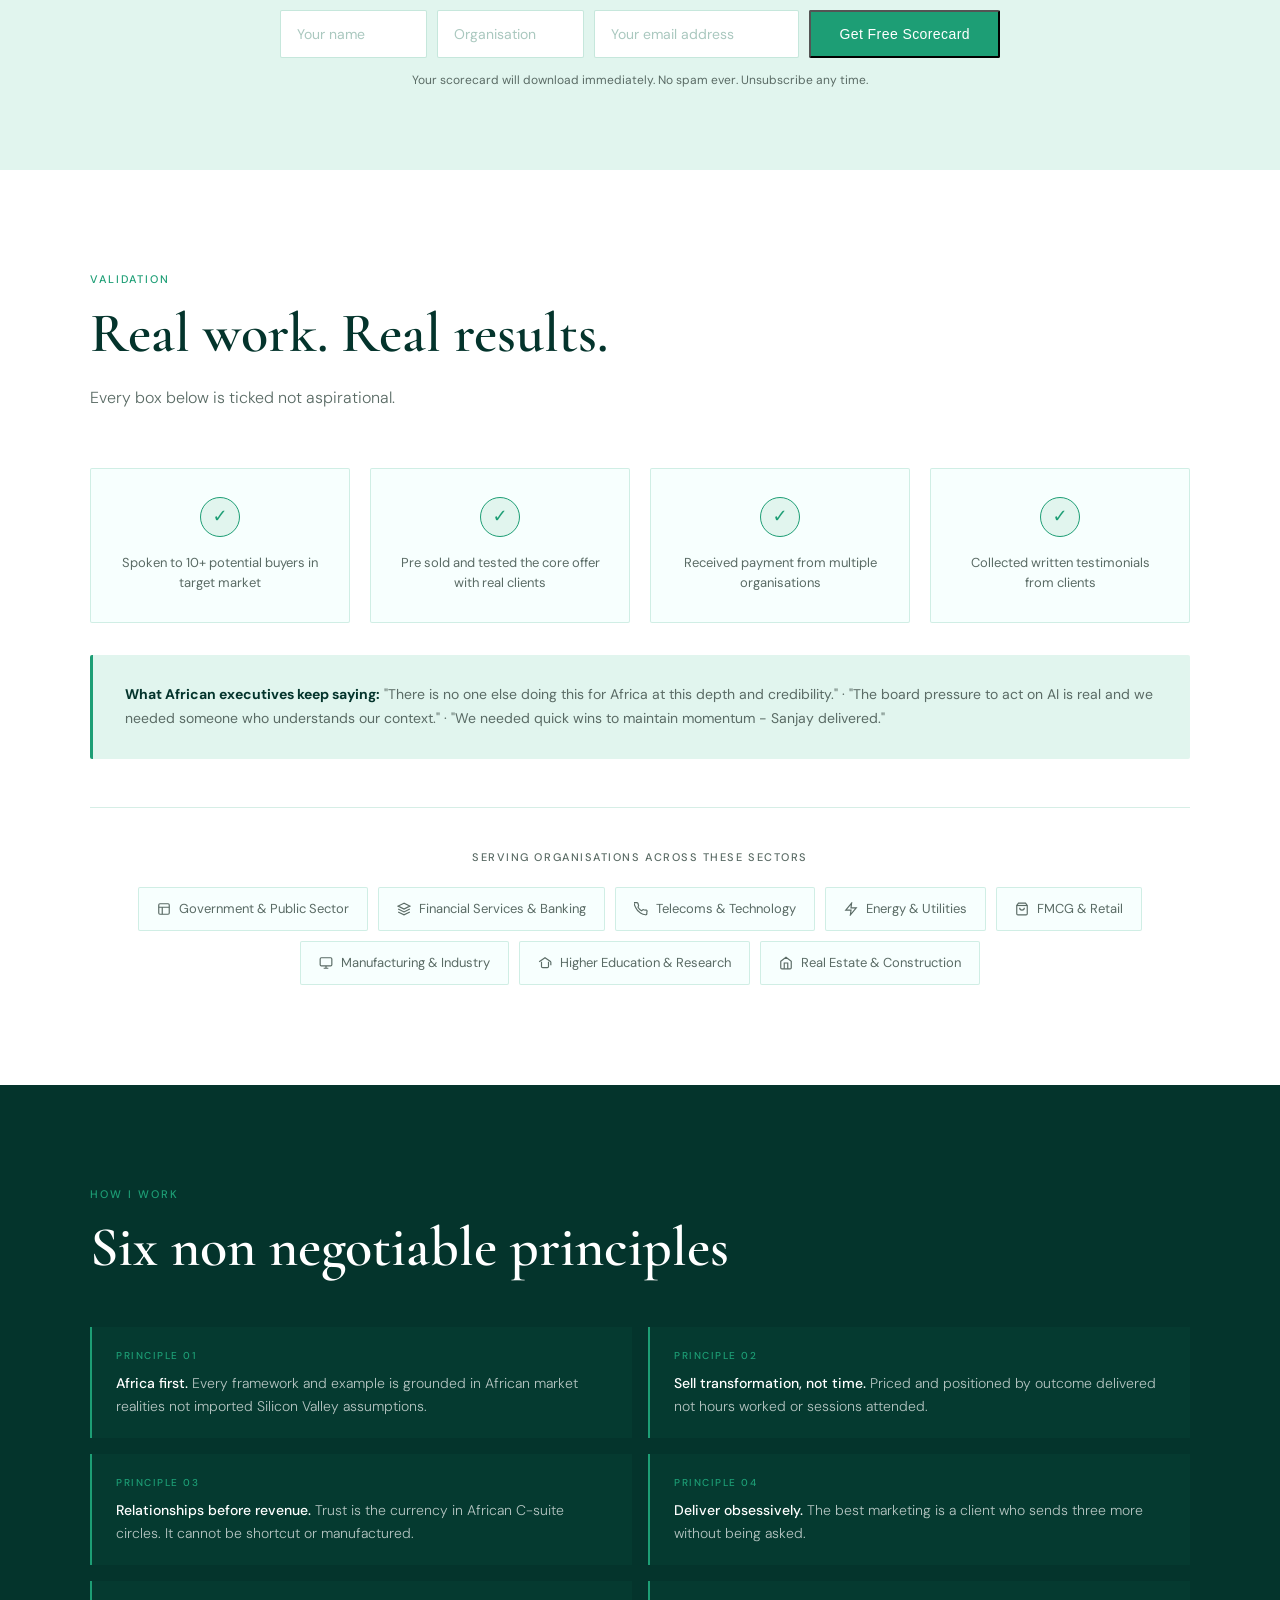
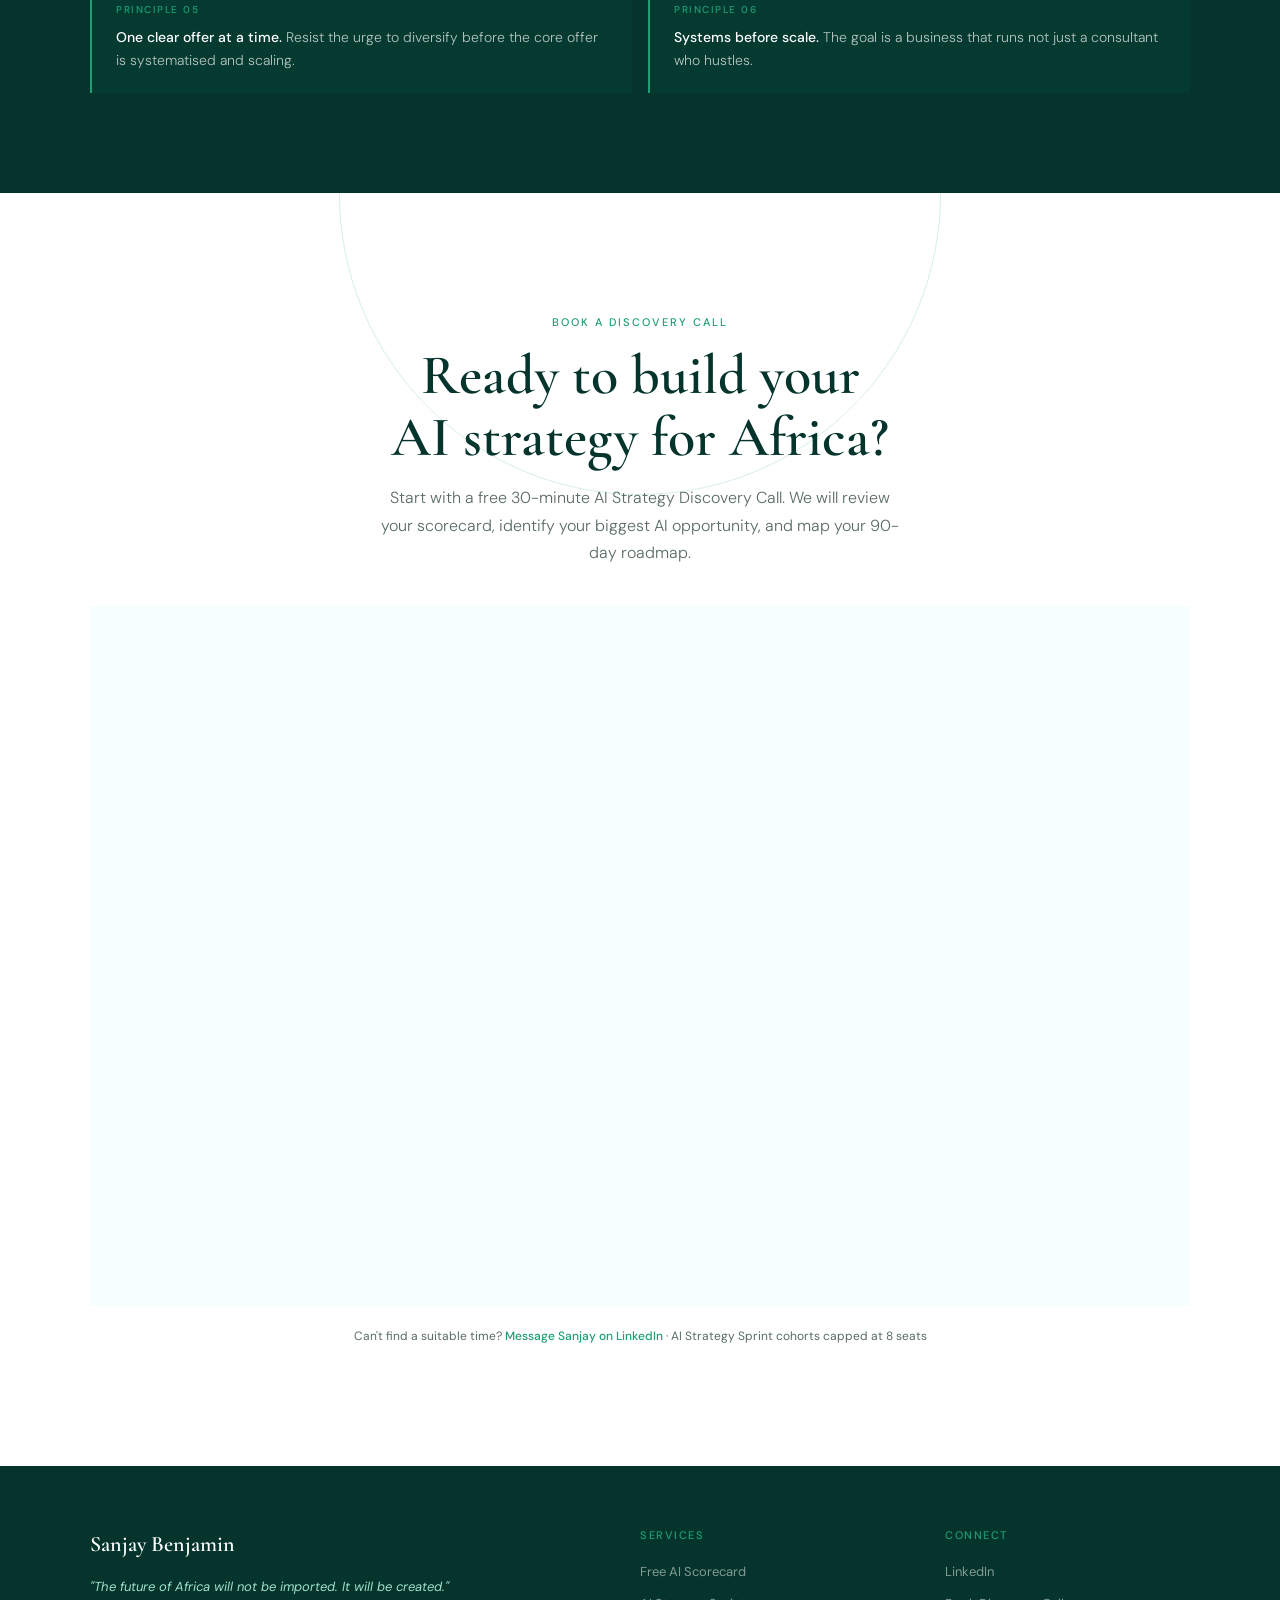
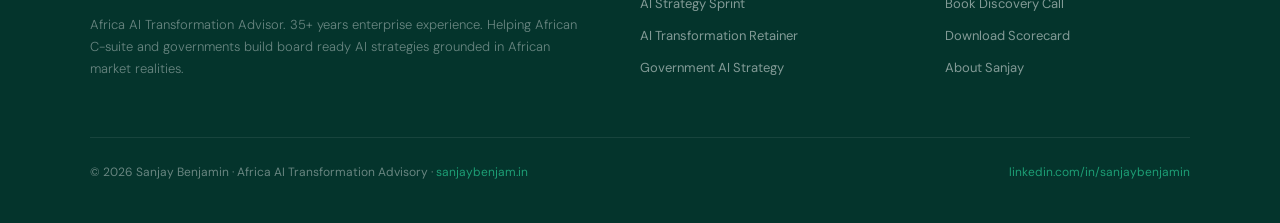
==== commit e85e2b2c: "Update index.html" ====
--- a/index.html
+++ b/index.html
@@ -397,7 +397,7 @@
         <ul class="cred-list">
           <li>Founder - AI Sovereignty Network (sovereign AI strategies for African governments)</li>
           <li>Founder & Director - KRCiiS & Dubs Studio</li>
-          <li>IBM enterprise client experience across Africa and the Middle East</li>
+          <li>IBM, Lenovo enterprise client experience across Africa and the Middle East</li>
           <li>Author of AI and Digital Transformation publications</li>
           <li>Doctorate (DBA) · MBA · 35+ years in enterprise technology</li>
         </ul>
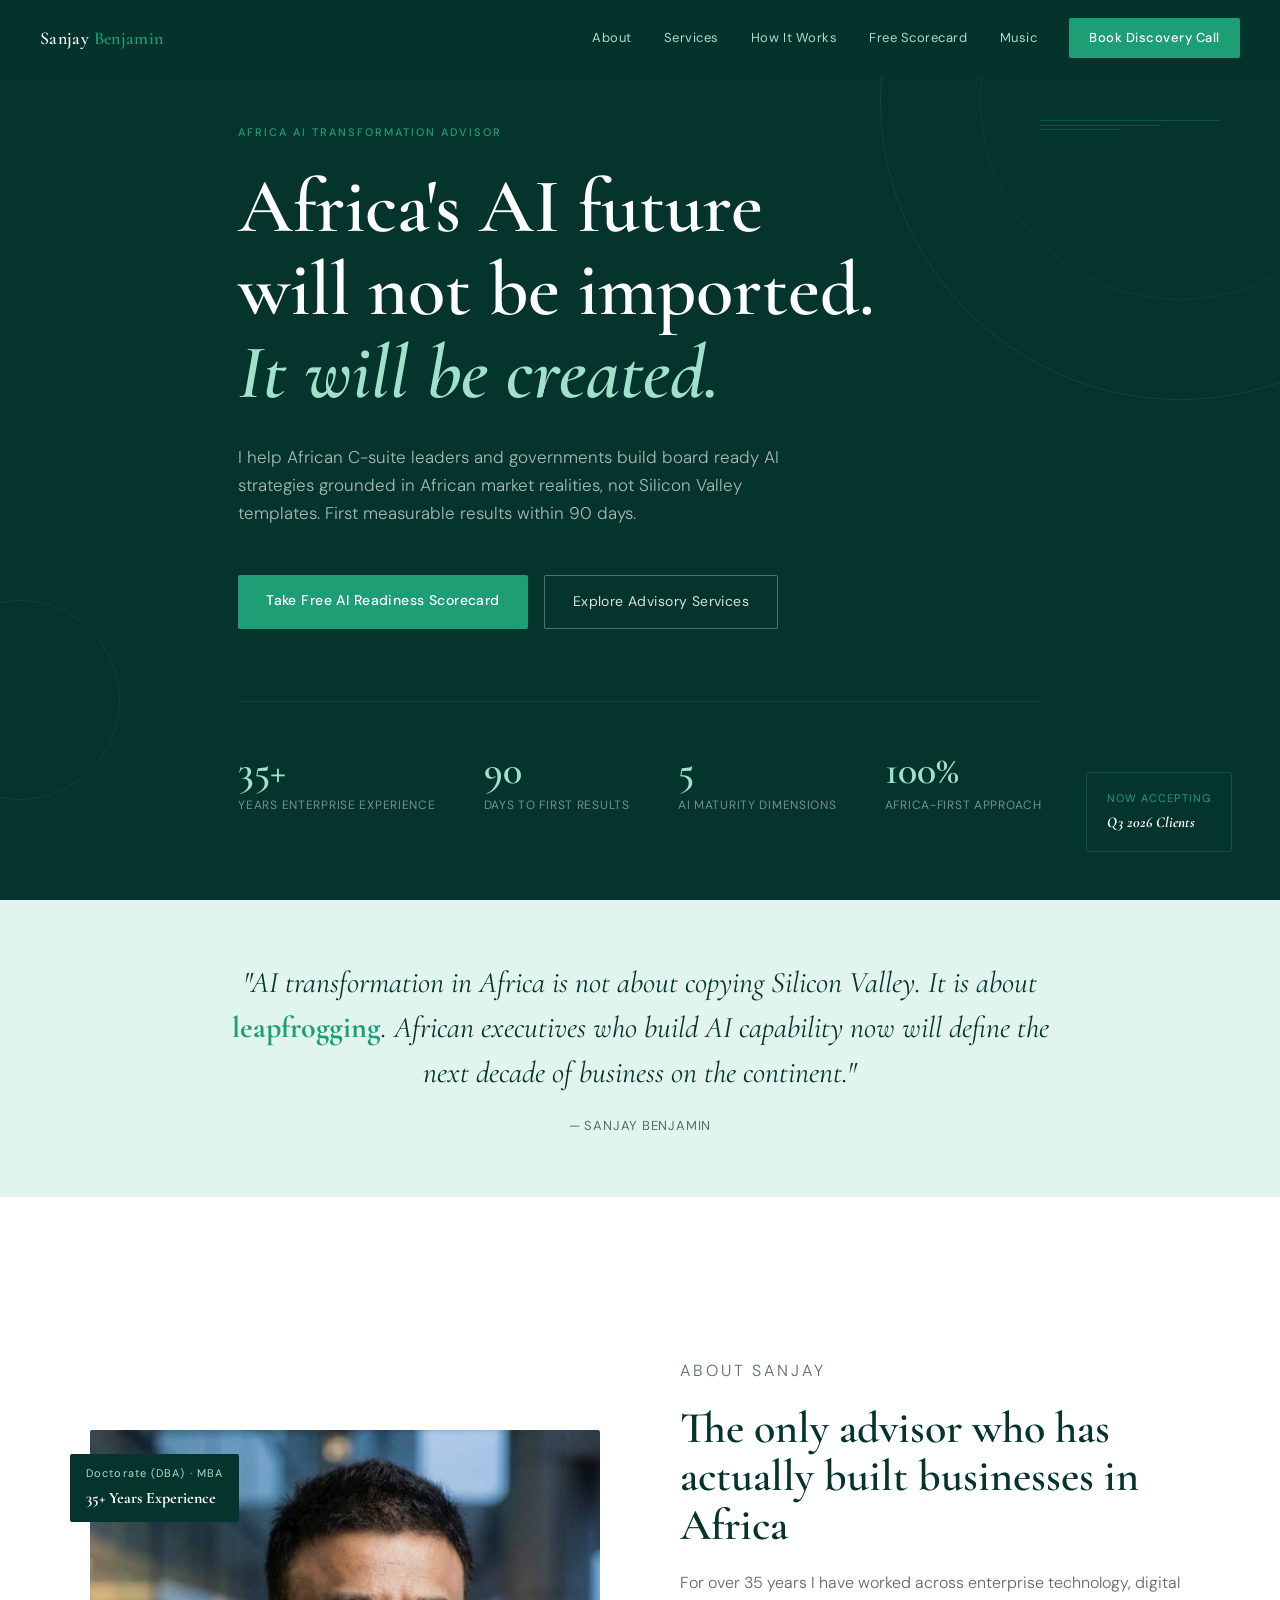
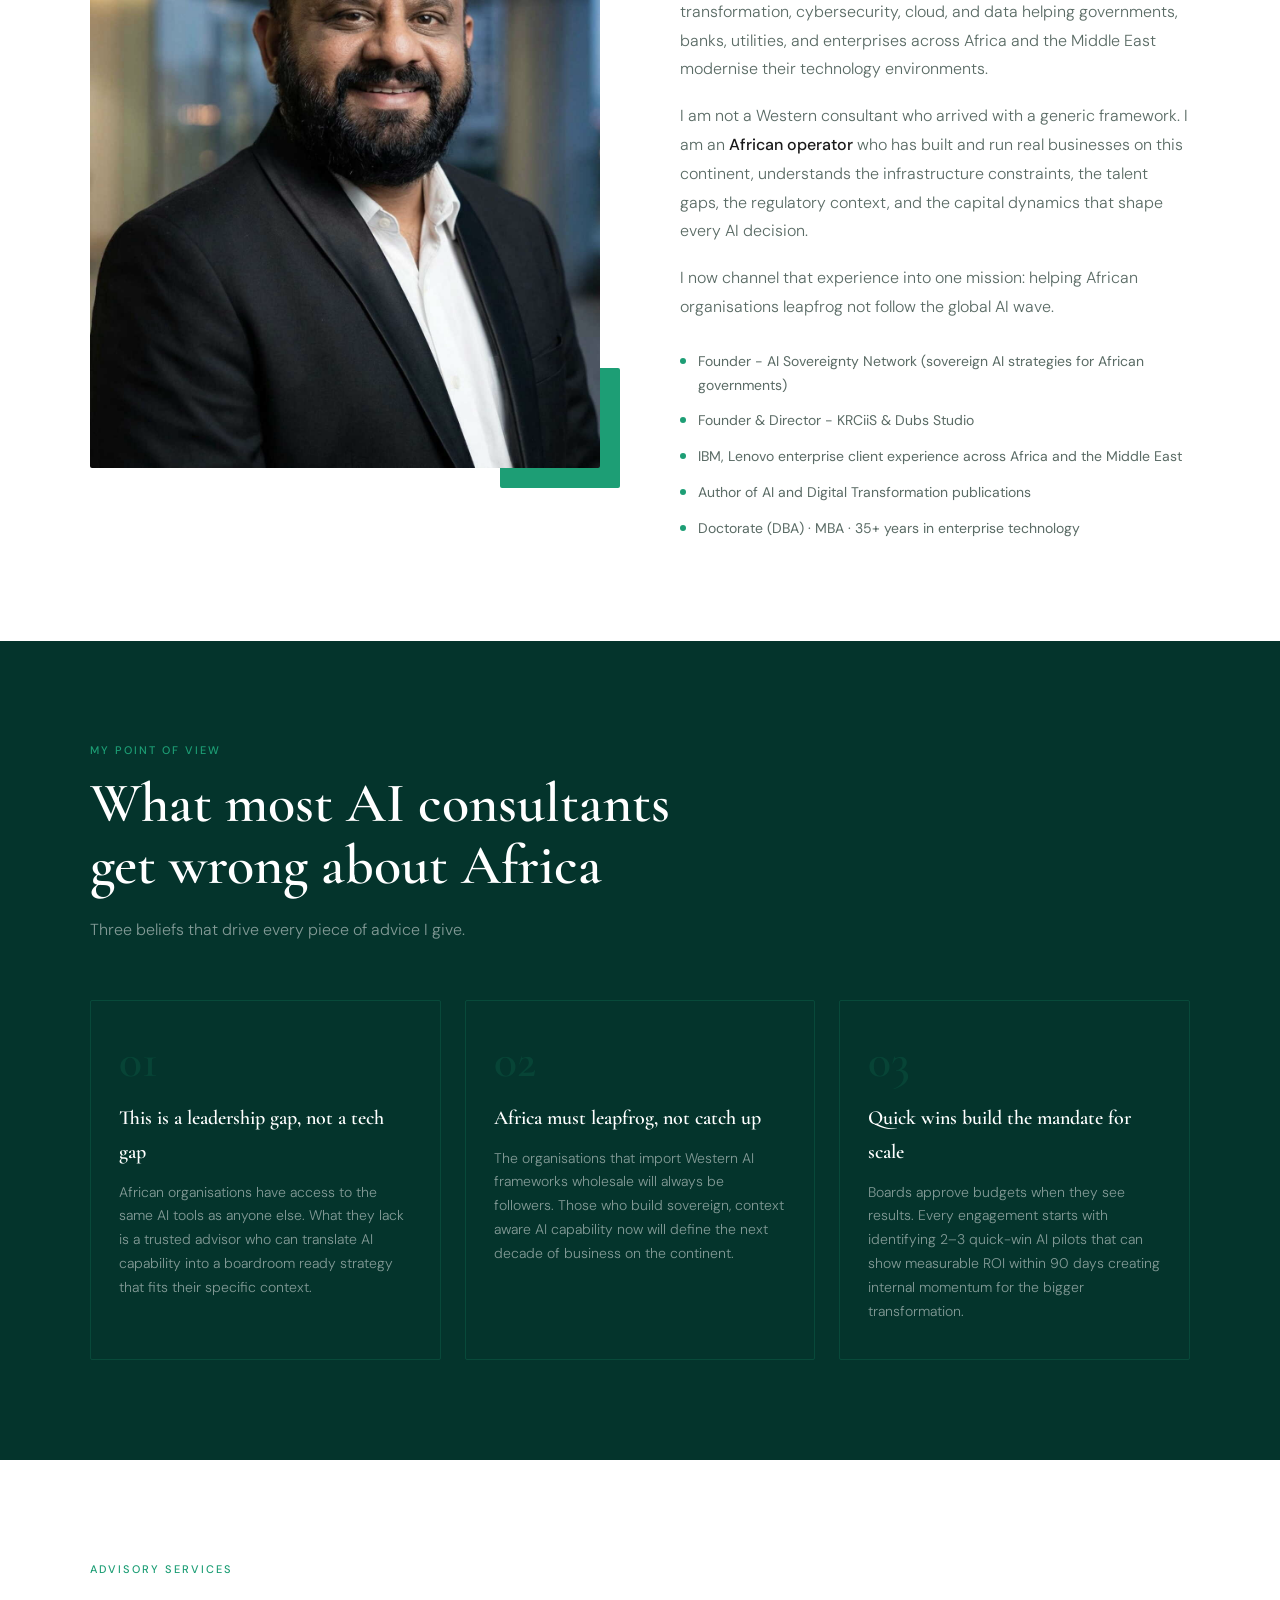
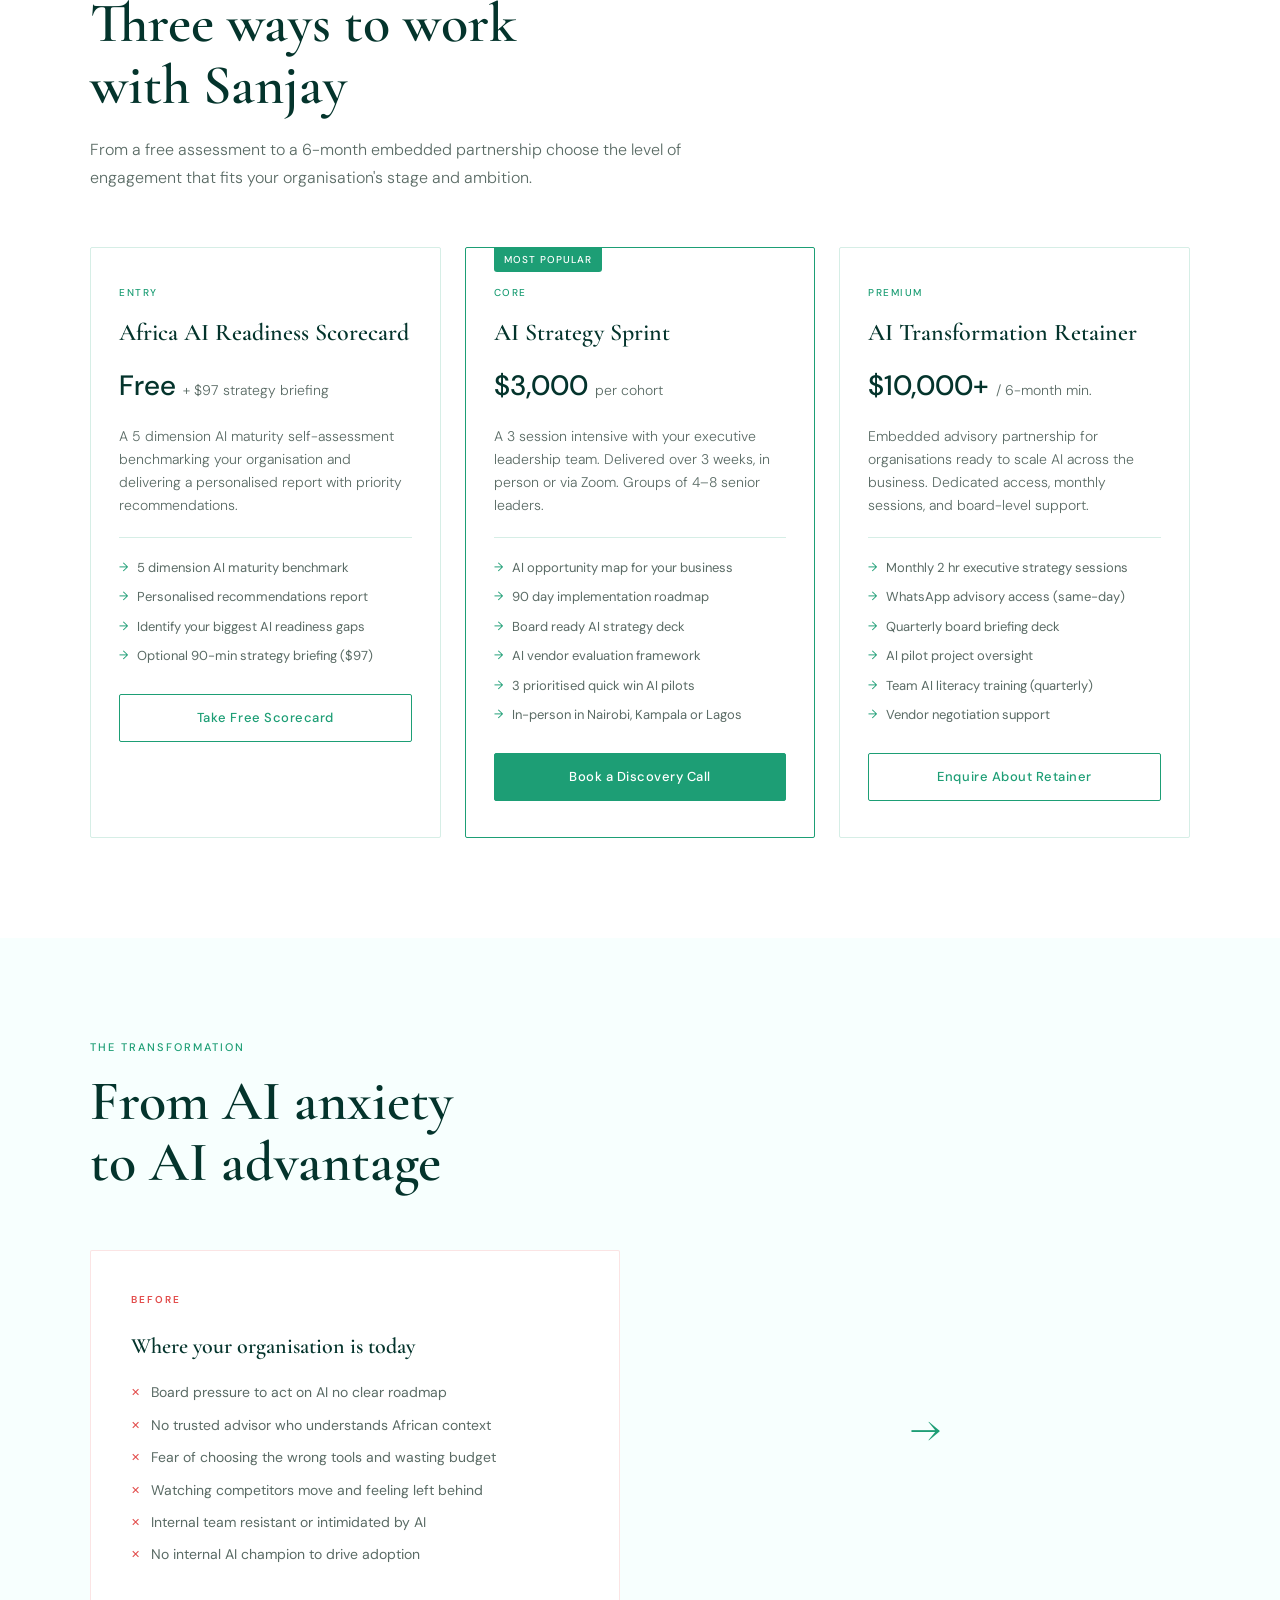
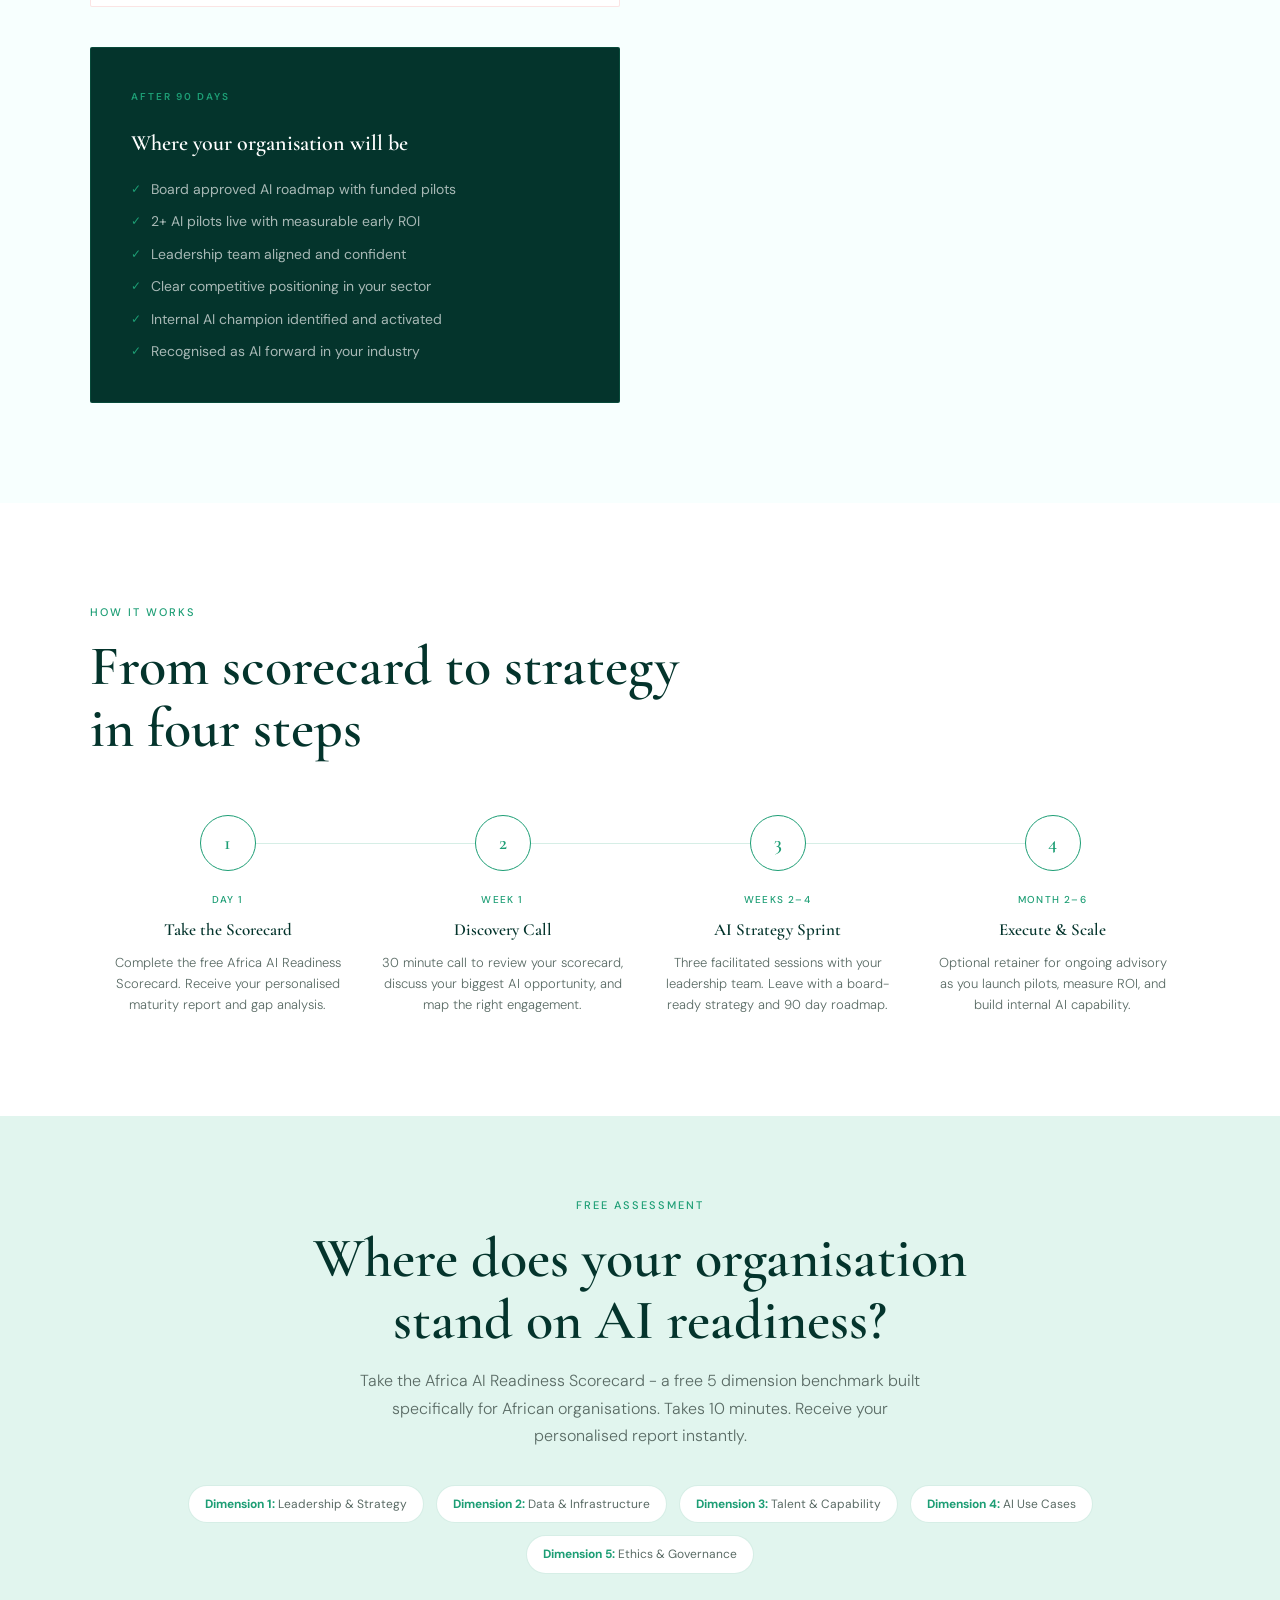
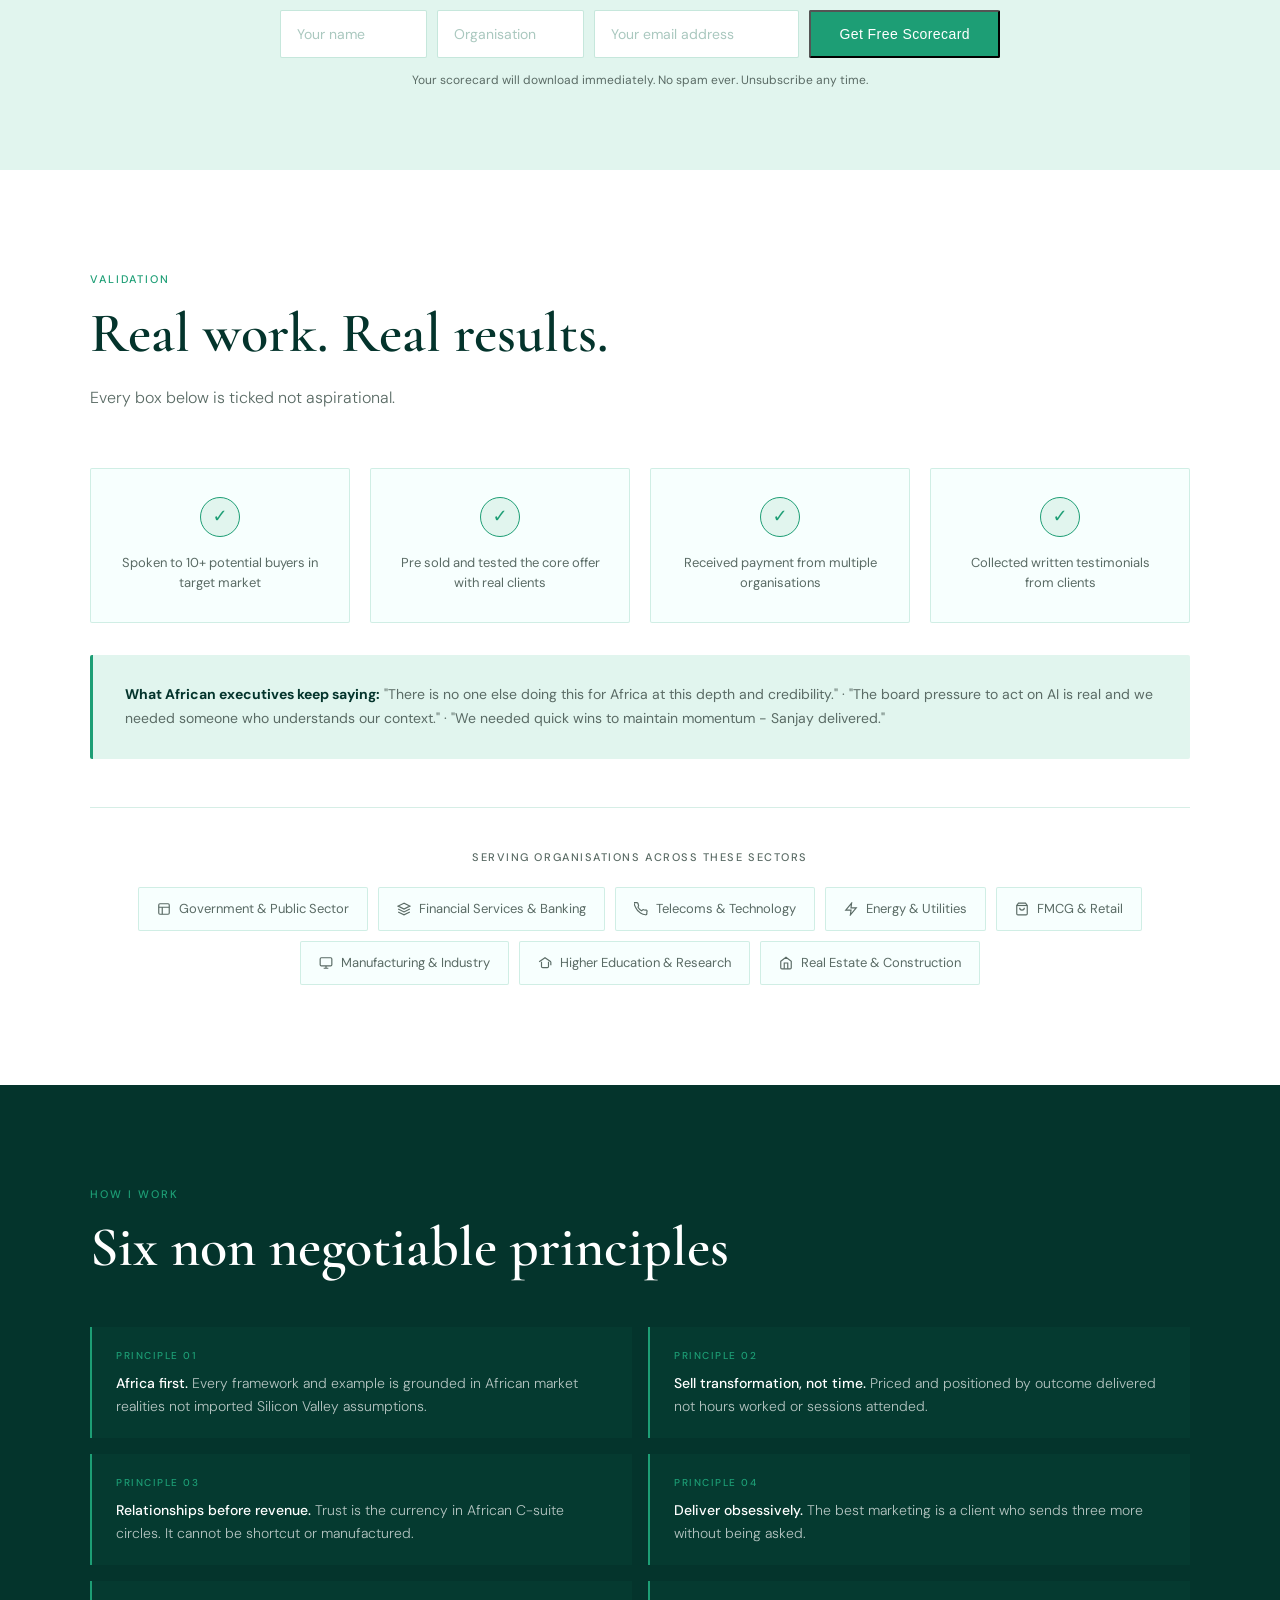
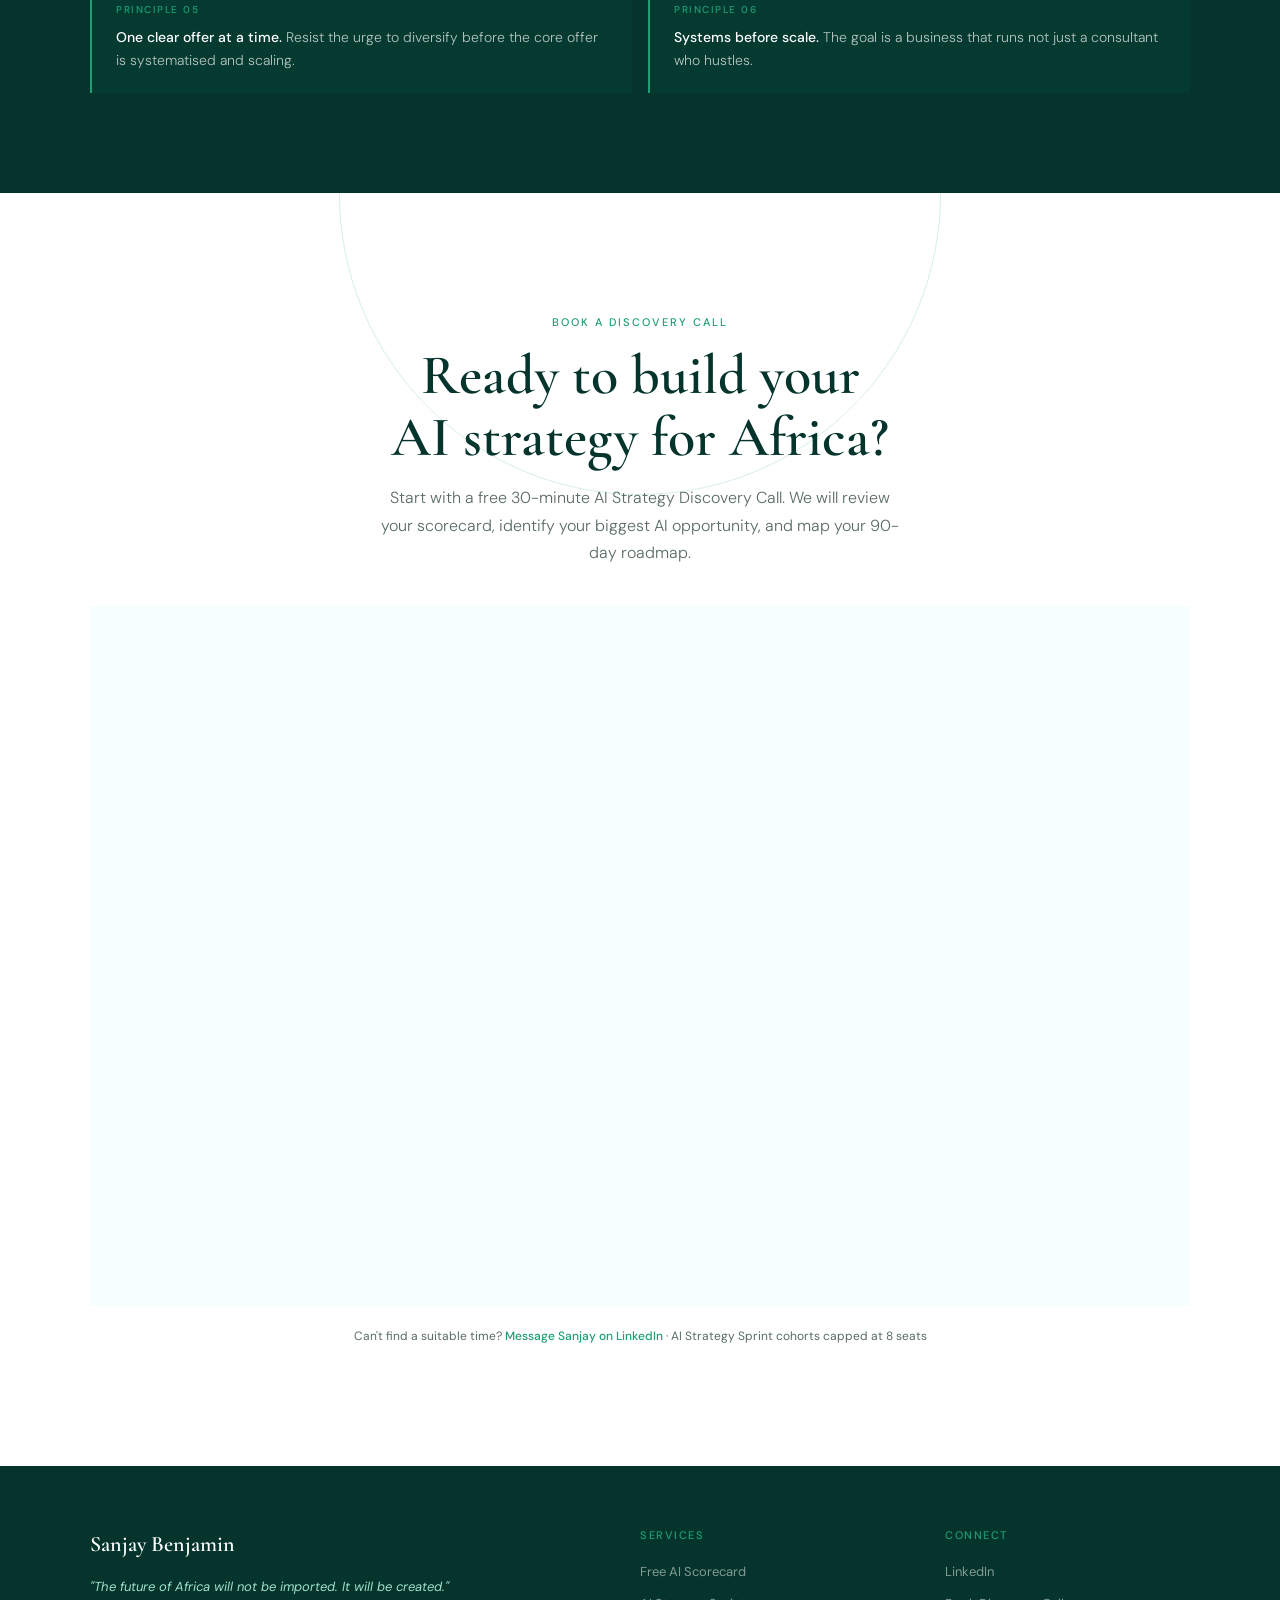
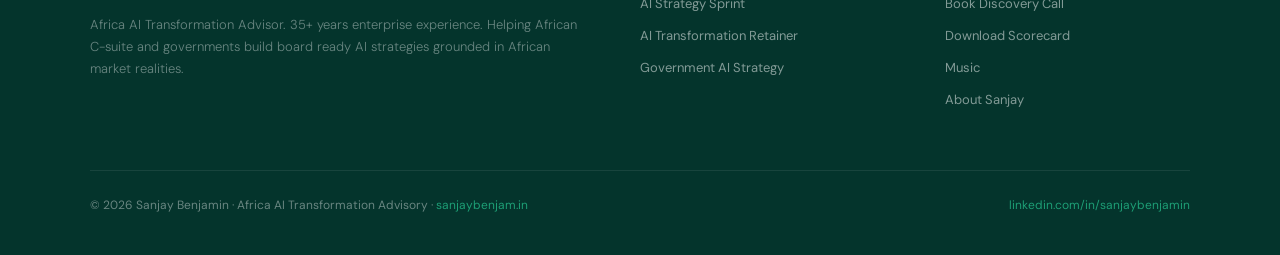
==== commit 24e3c84c: "index updated with music page link" ====
--- a/index.html
+++ b/index.html
@@ -287,6 +287,7 @@
     <a href="#offers">Services</a>
     <a href="#process">How It Works</a>
     <a href="#scorecard">Free Scorecard</a>
+    <a href="https://www.sanjaybenjam.in/music.html">Music</a>
     <a href="#contact" class="nav-cta">Book Discovery Call</a>
   </div>
   <button class="nav-hamburger" id="hamburger" aria-label="Open menu" aria-expanded="false">
@@ -303,6 +304,7 @@
     <a href="#offers" class="mobile-link">Services</a>
     <a href="#process" class="mobile-link">How It Works</a>
     <a href="#scorecard" class="mobile-link">Free Scorecard</a>
+    <a href="https://www.sanjaybenjam.in/music.html" class="mobile-link">Music</a>
     <a href="#validation" class="mobile-link">Social Proof</a>
   </div>
   <a href="#contact" class="mobile-menu-cta mobile-link">Book Discovery Call</a>
@@ -745,6 +747,7 @@
         <a href="https://www.linkedin.com/in/sanjaybenjamin/" target="_blank">LinkedIn</a>
         <a href="#contact">Book Discovery Call</a>
         <a href="Africa_AI_Readiness_Scorecard_V2.pdf">Download Scorecard</a>
+        <a href="https://www.sanjaybenjam.in/music.html">Music</a>
         <a href="#about">About Sanjay</a>
       </div>
     </div>
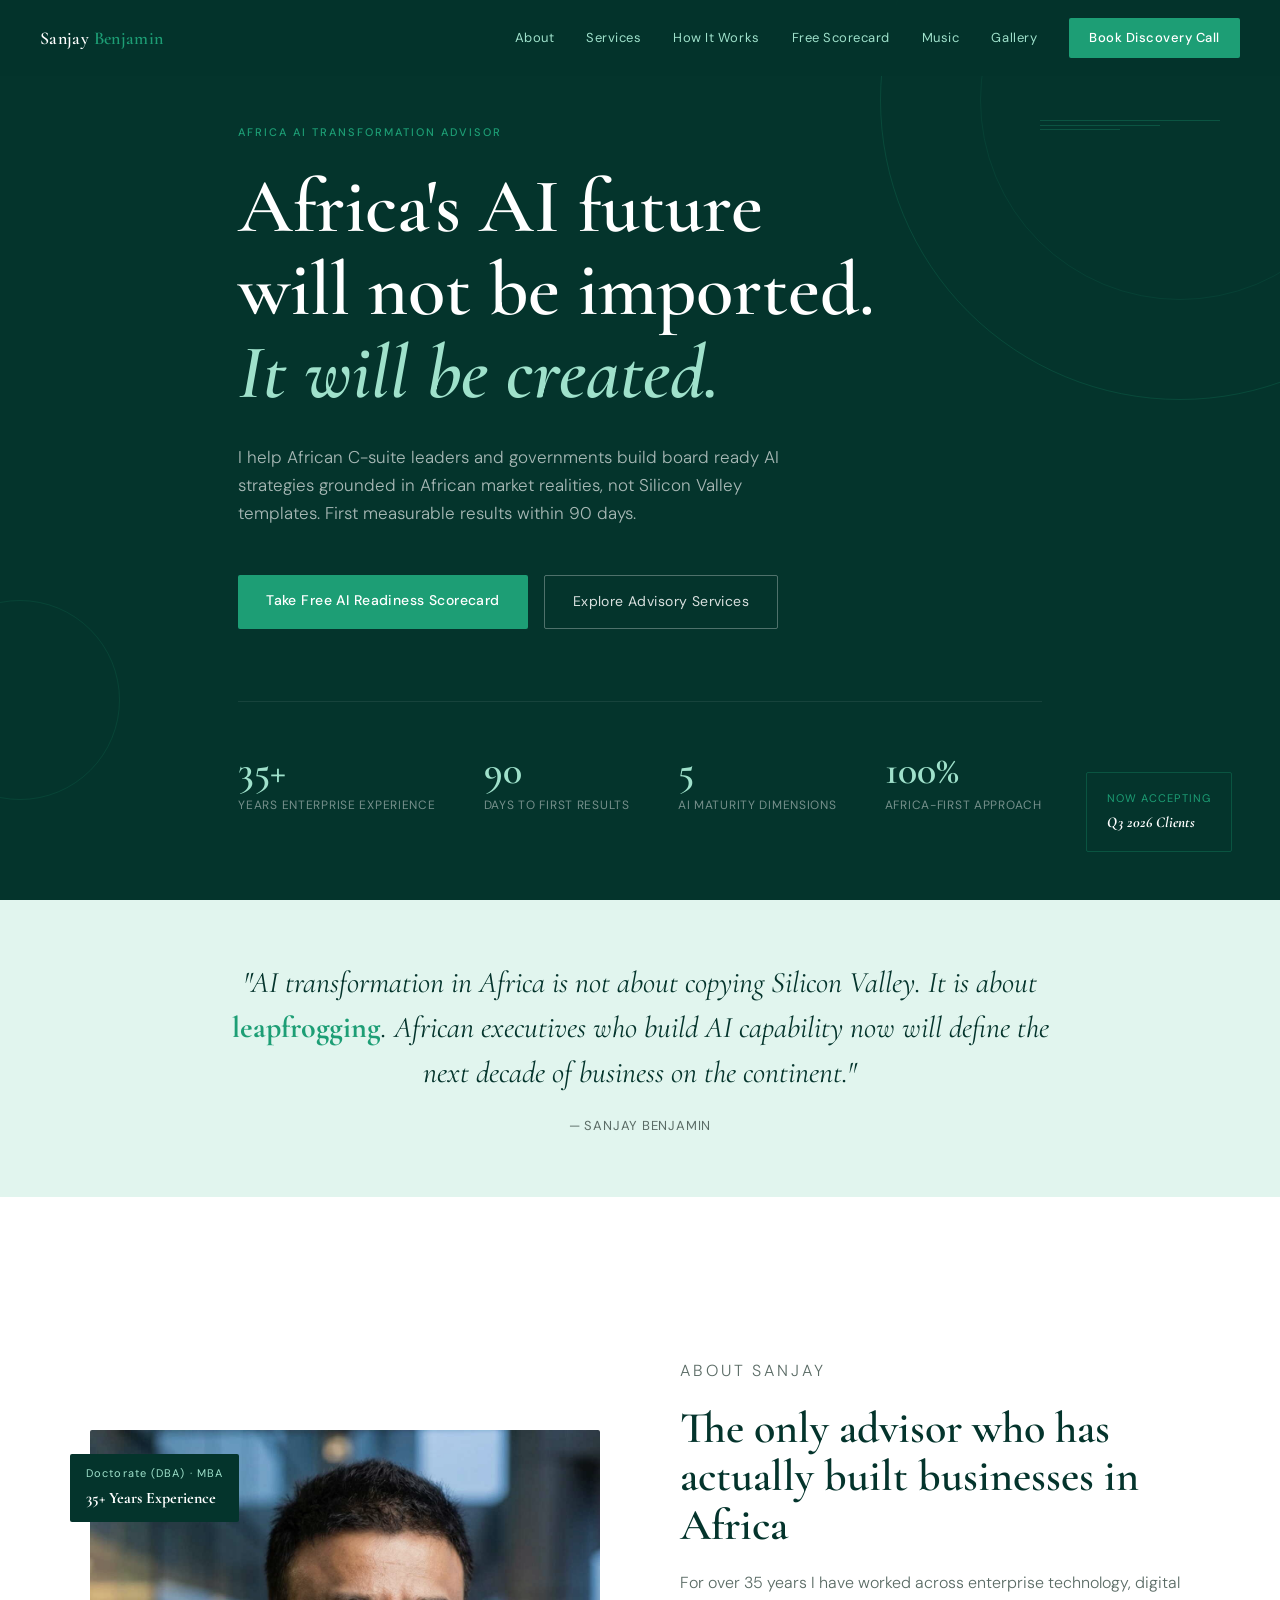
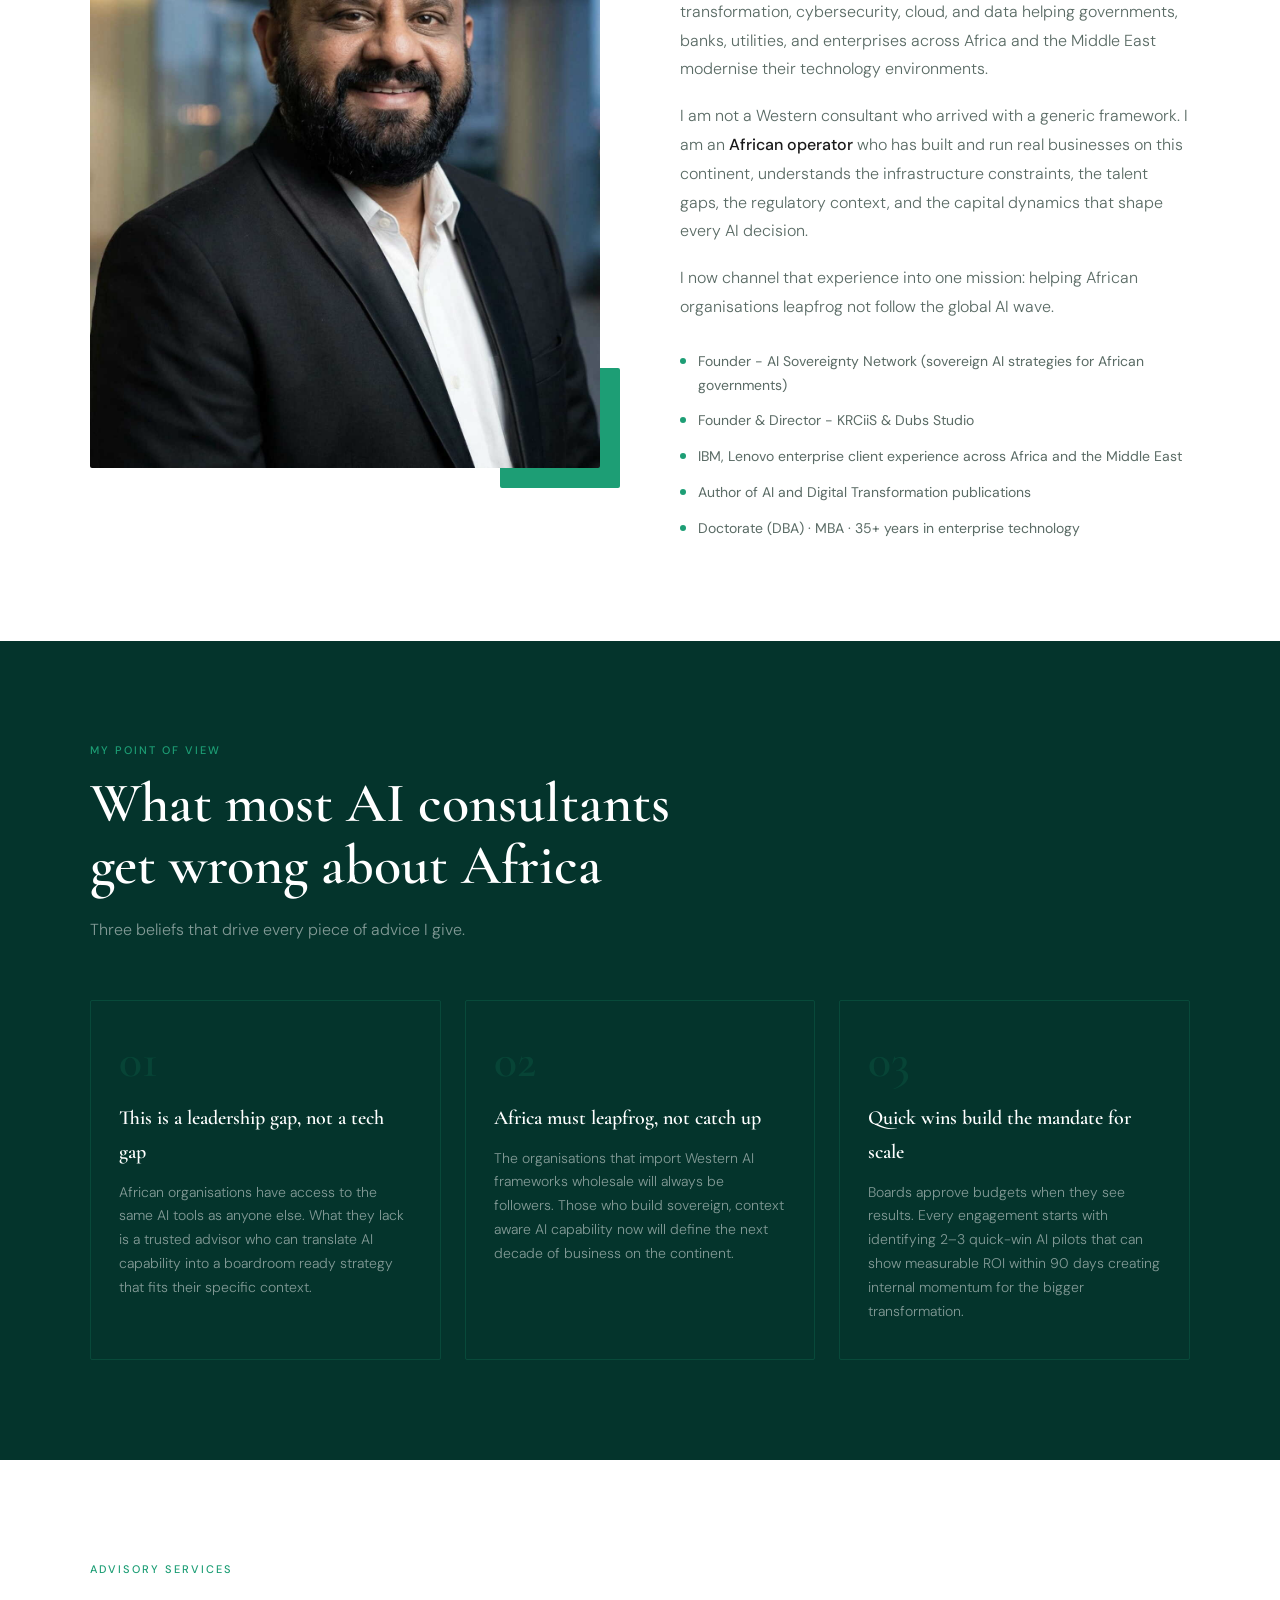
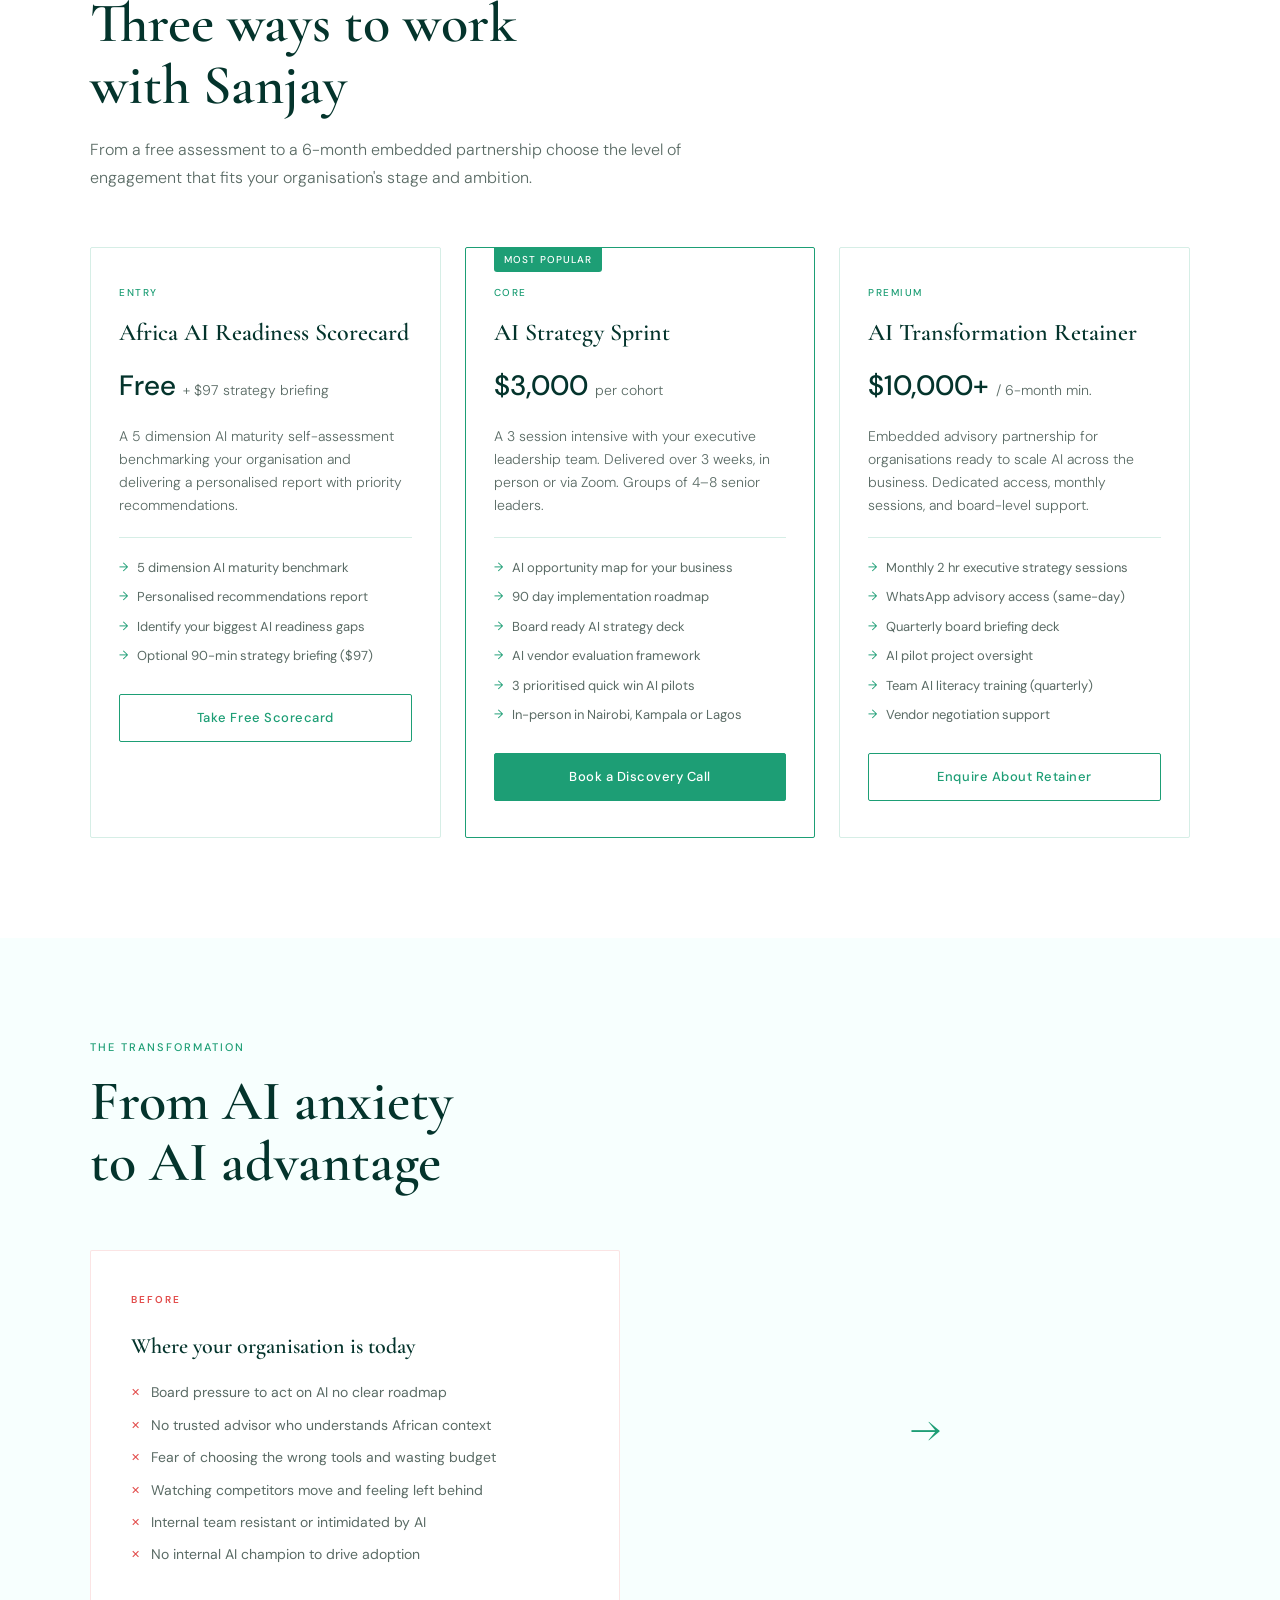
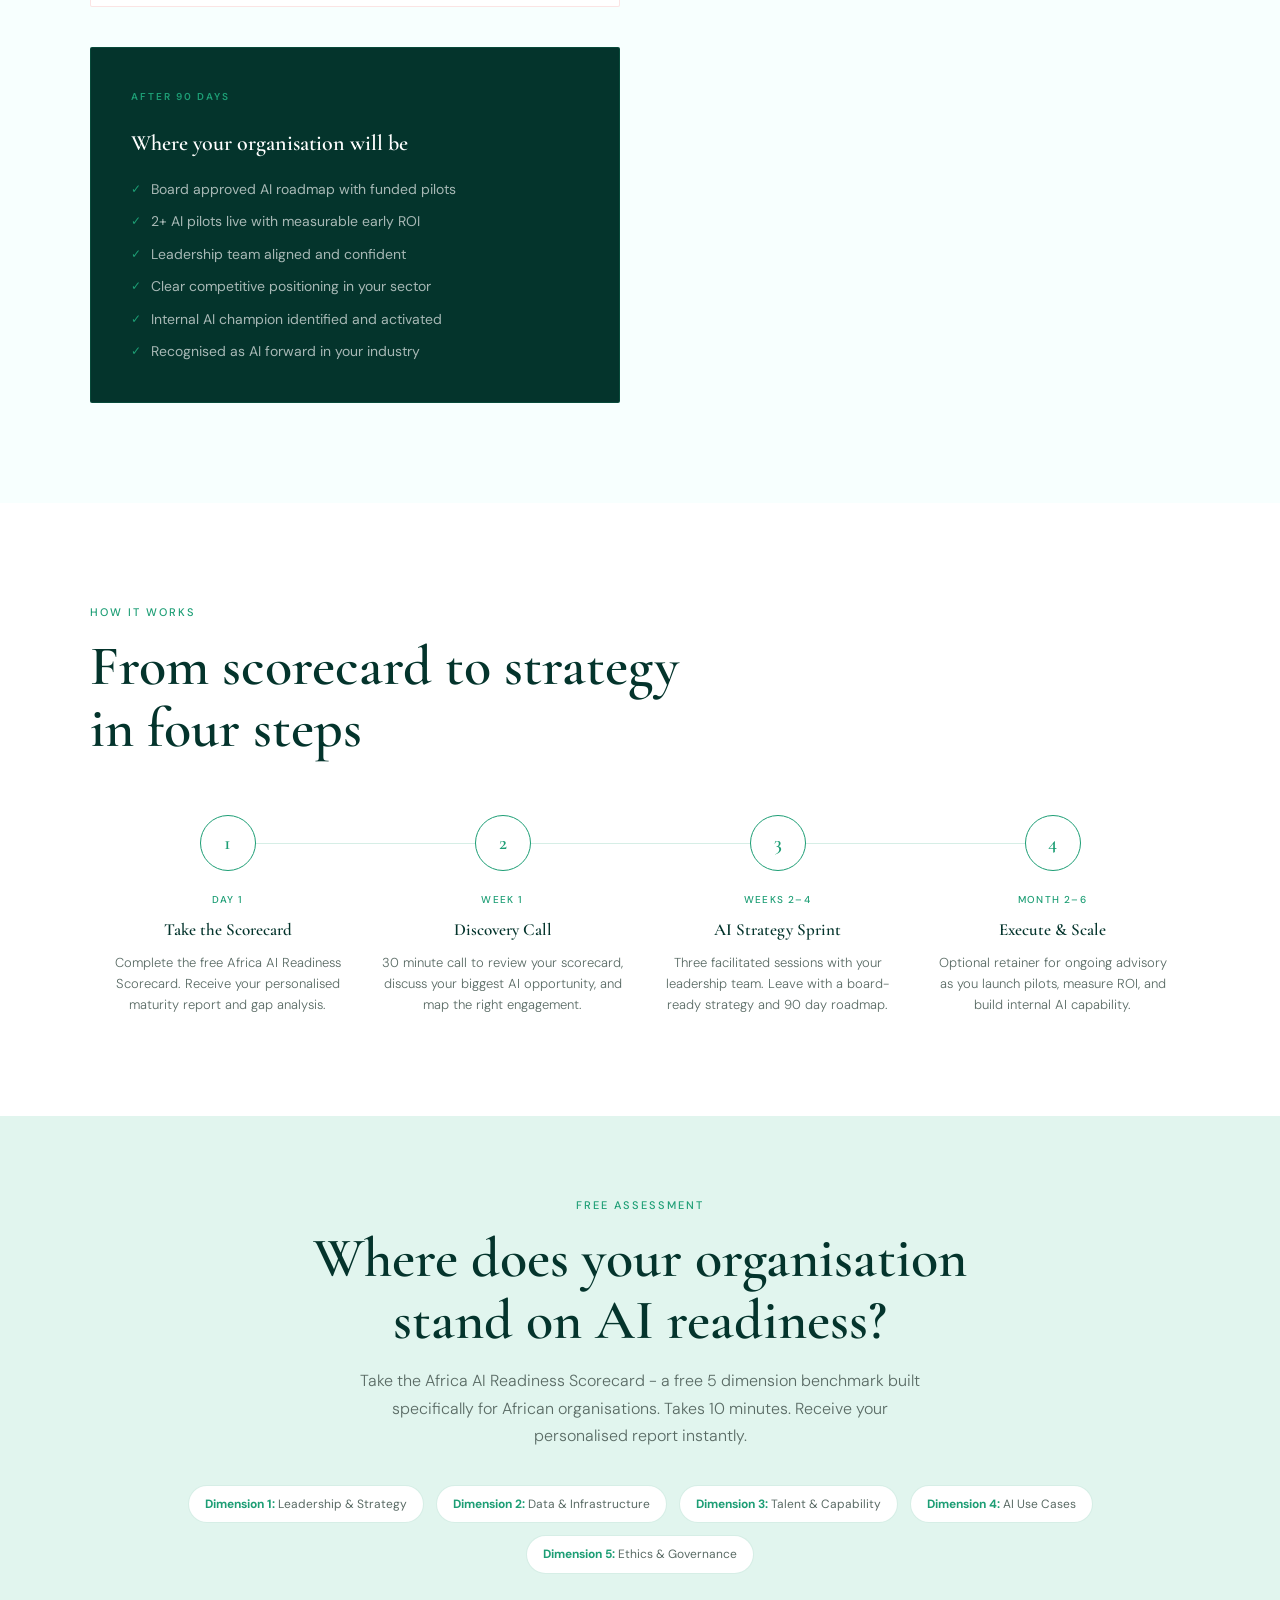
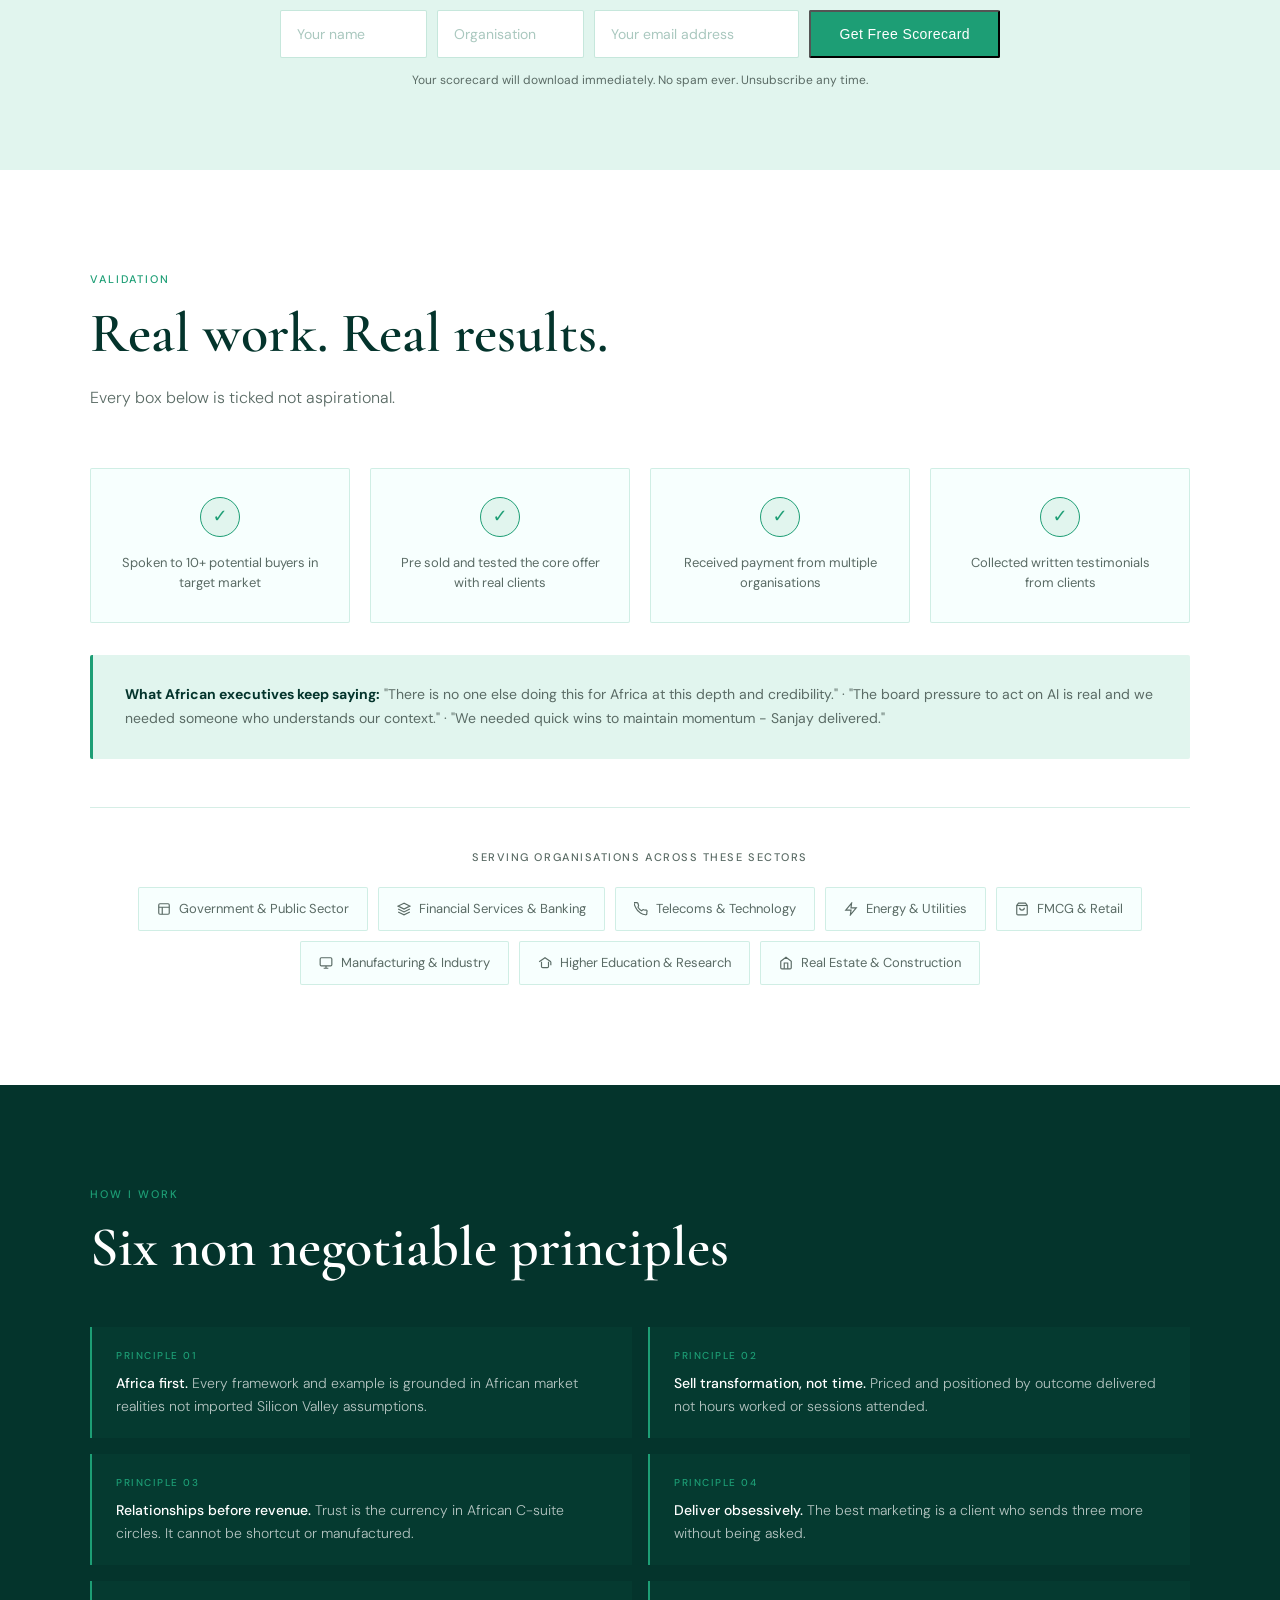
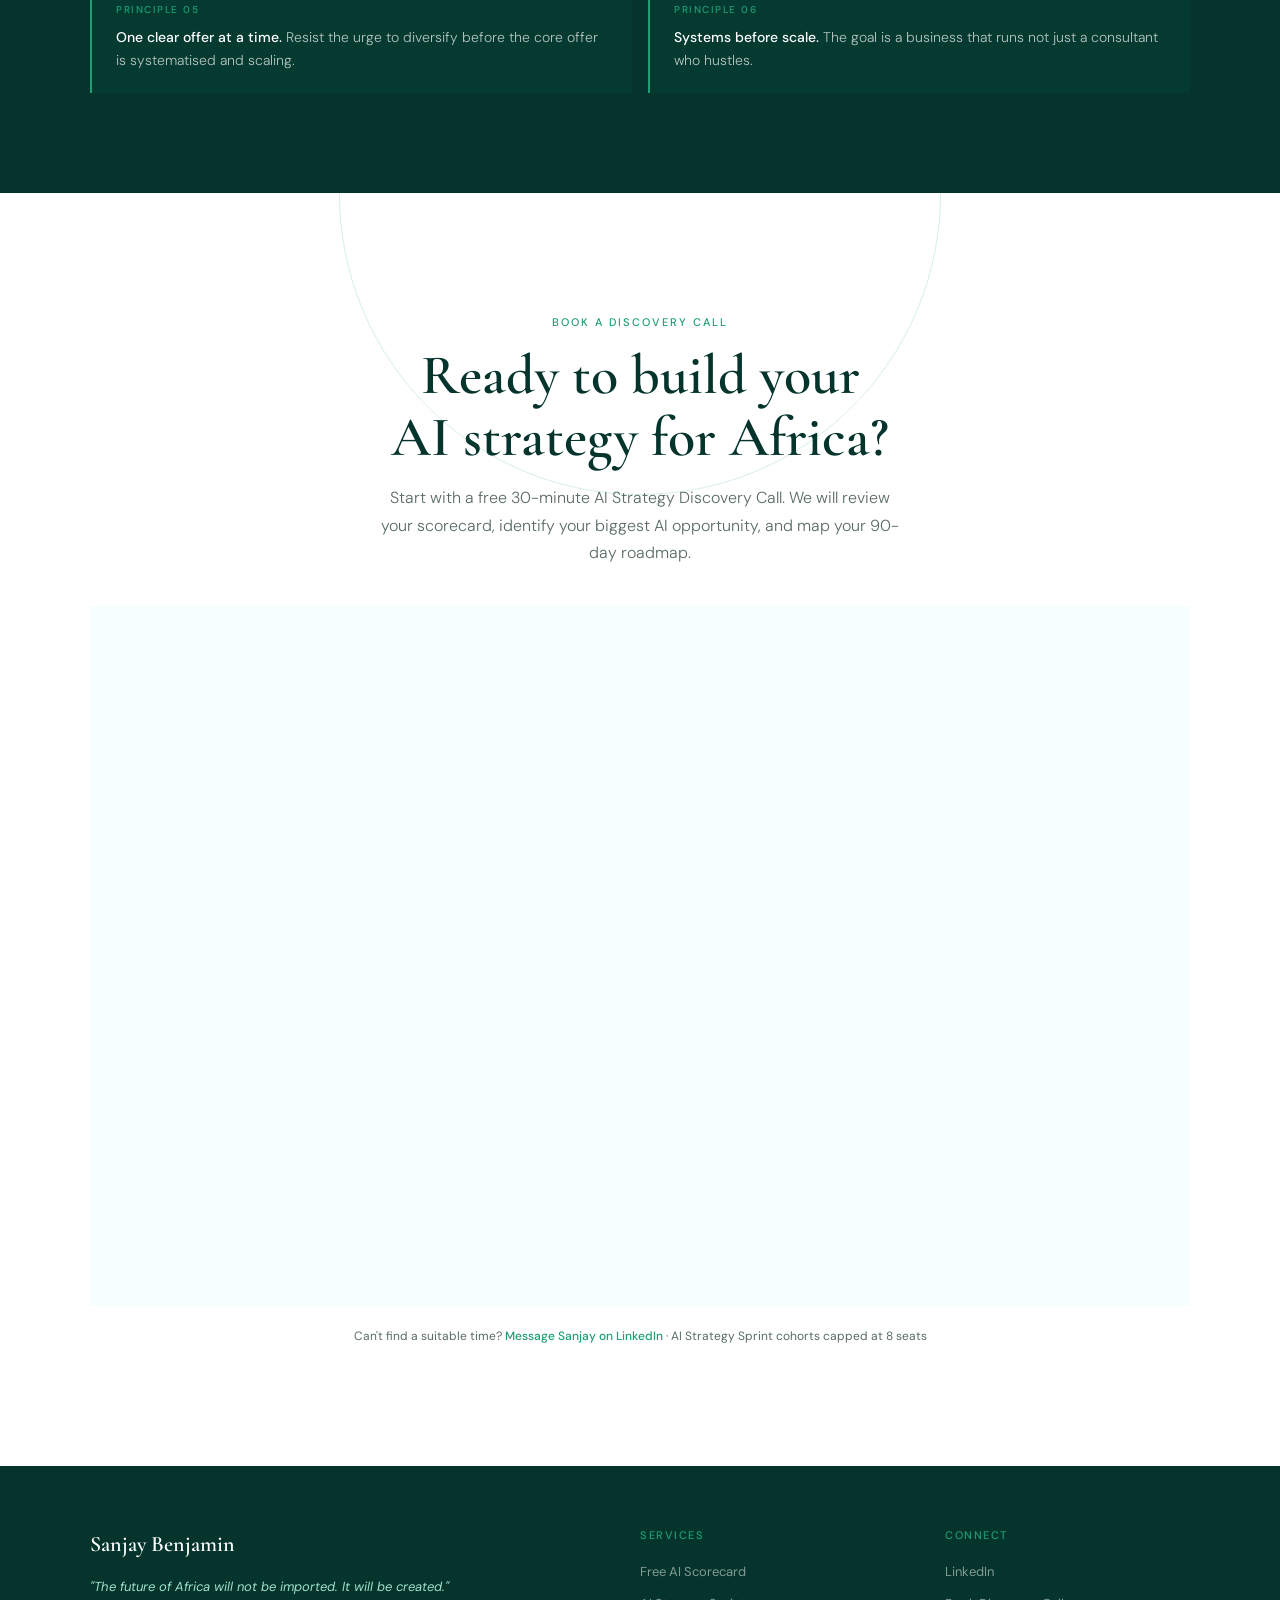
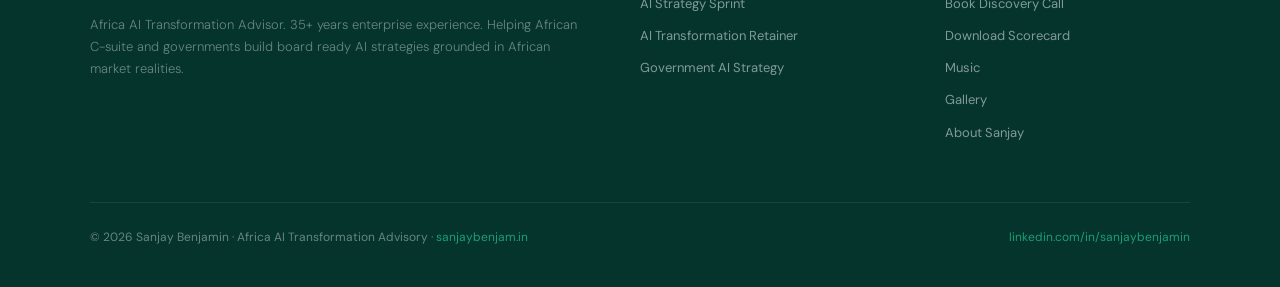
==== commit 1efab7b4: "Add photo gallery page, image build script and nav links Co-Authored-By: Claude Opus 5.5 <noreply@an" ====
--- a/index.html
+++ b/index.html
@@ -288,6 +288,7 @@
     <a href="#process">How It Works</a>
     <a href="#scorecard">Free Scorecard</a>
     <a href="https://www.sanjaybenjam.in/music.html">Music</a>
+    <a href="https://www.sanjaybenjam.in/gallery.html">Gallery</a>
     <a href="#contact" class="nav-cta">Book Discovery Call</a>
   </div>
   <button class="nav-hamburger" id="hamburger" aria-label="Open menu" aria-expanded="false">
@@ -305,6 +306,7 @@
     <a href="#process" class="mobile-link">How It Works</a>
     <a href="#scorecard" class="mobile-link">Free Scorecard</a>
     <a href="https://www.sanjaybenjam.in/music.html" class="mobile-link">Music</a>
+    <a href="https://www.sanjaybenjam.in/gallery.html" class="mobile-link">Gallery</a>
     <a href="#validation" class="mobile-link">Social Proof</a>
   </div>
   <a href="#contact" class="mobile-menu-cta mobile-link">Book Discovery Call</a>
@@ -748,6 +750,7 @@
         <a href="#contact">Book Discovery Call</a>
         <a href="Africa_AI_Readiness_Scorecard_V2.pdf">Download Scorecard</a>
         <a href="https://www.sanjaybenjam.in/music.html">Music</a>
+        <a href="https://www.sanjaybenjam.in/gallery.html">Gallery</a>
         <a href="#about">About Sanjay</a>
       </div>
     </div>
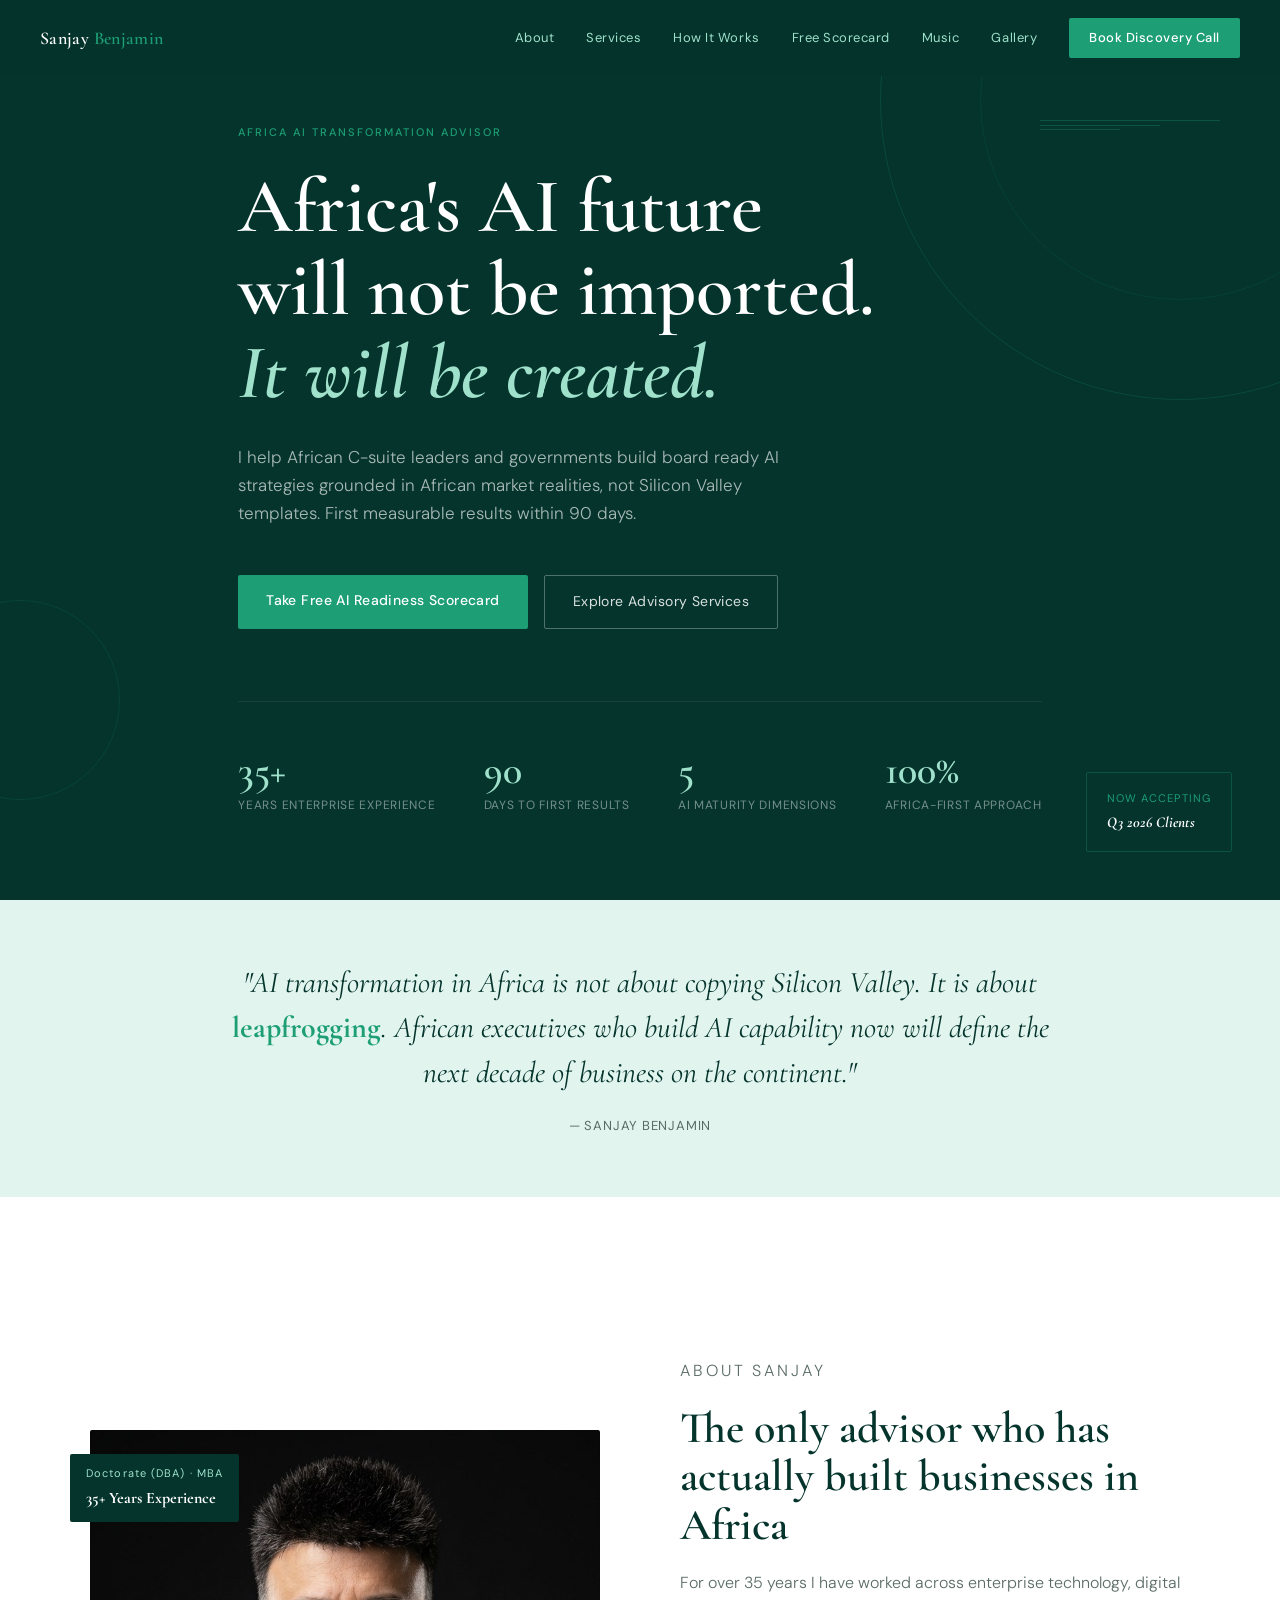
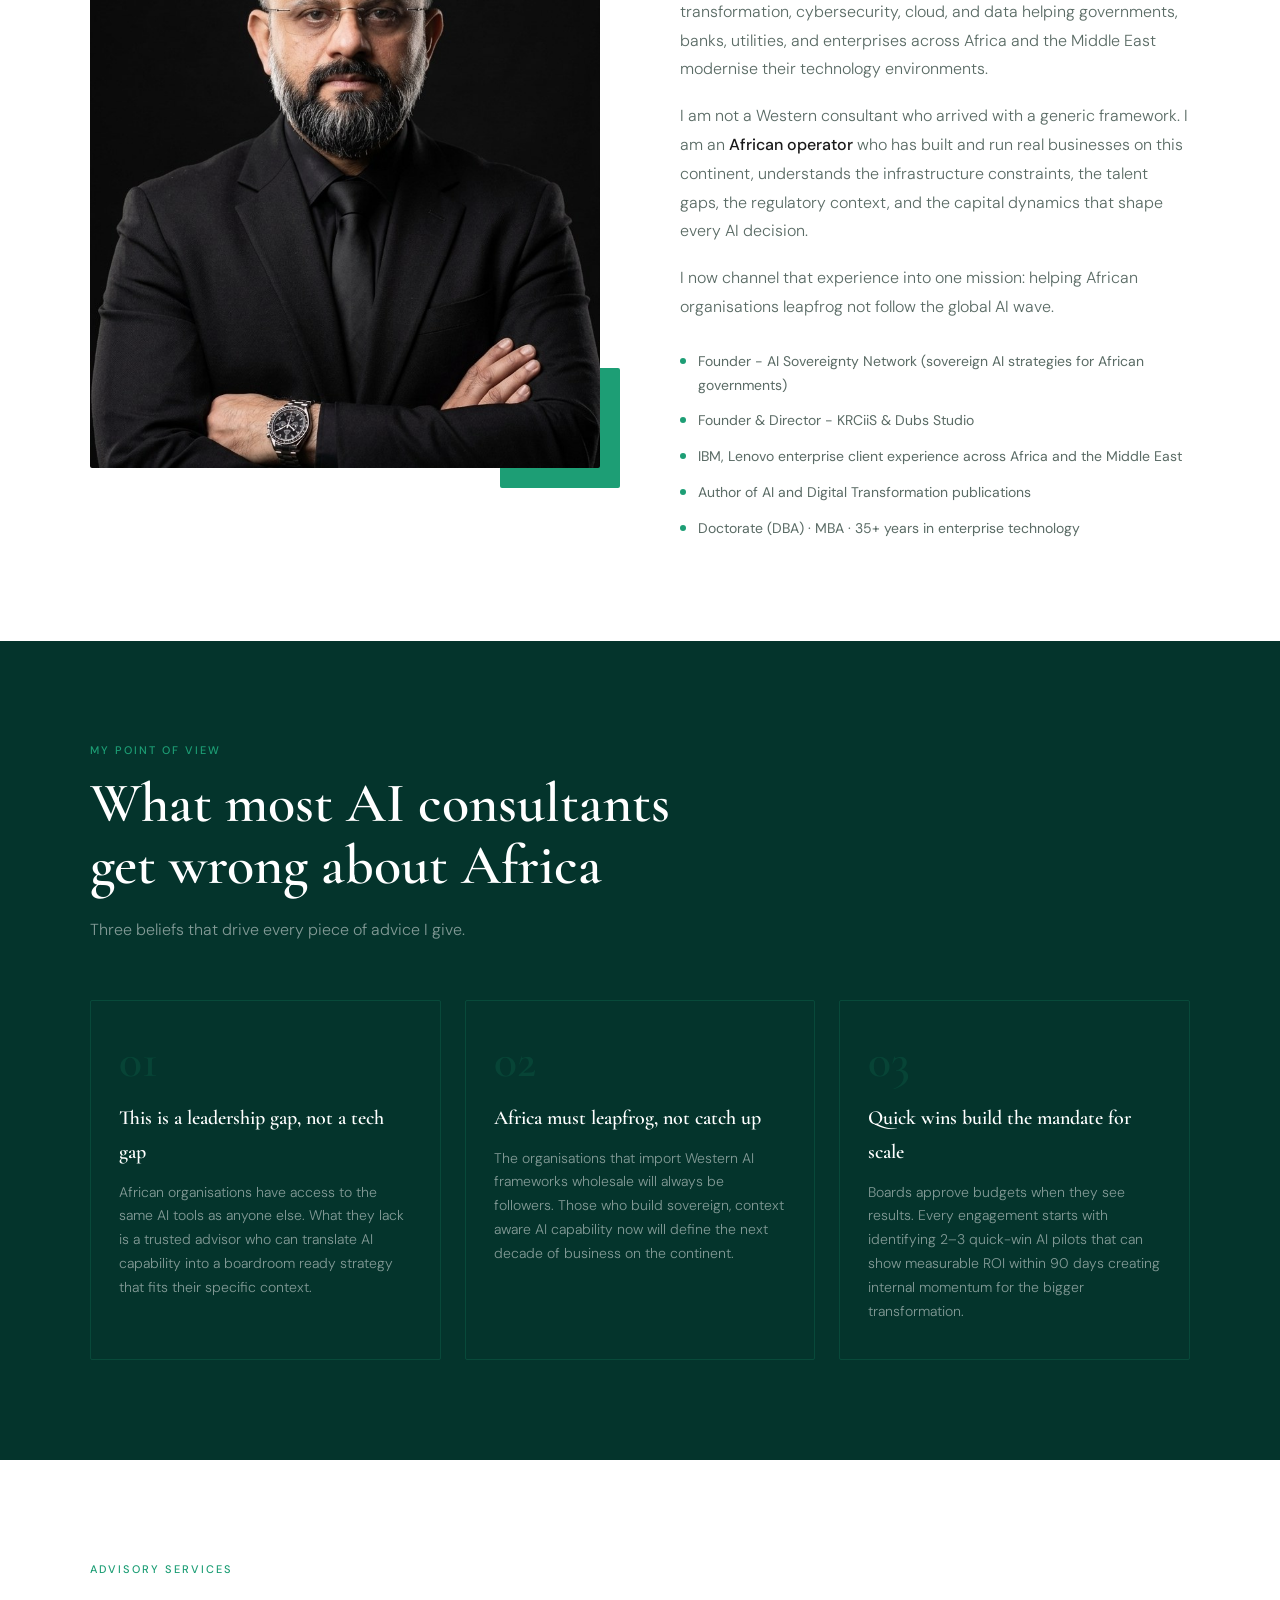
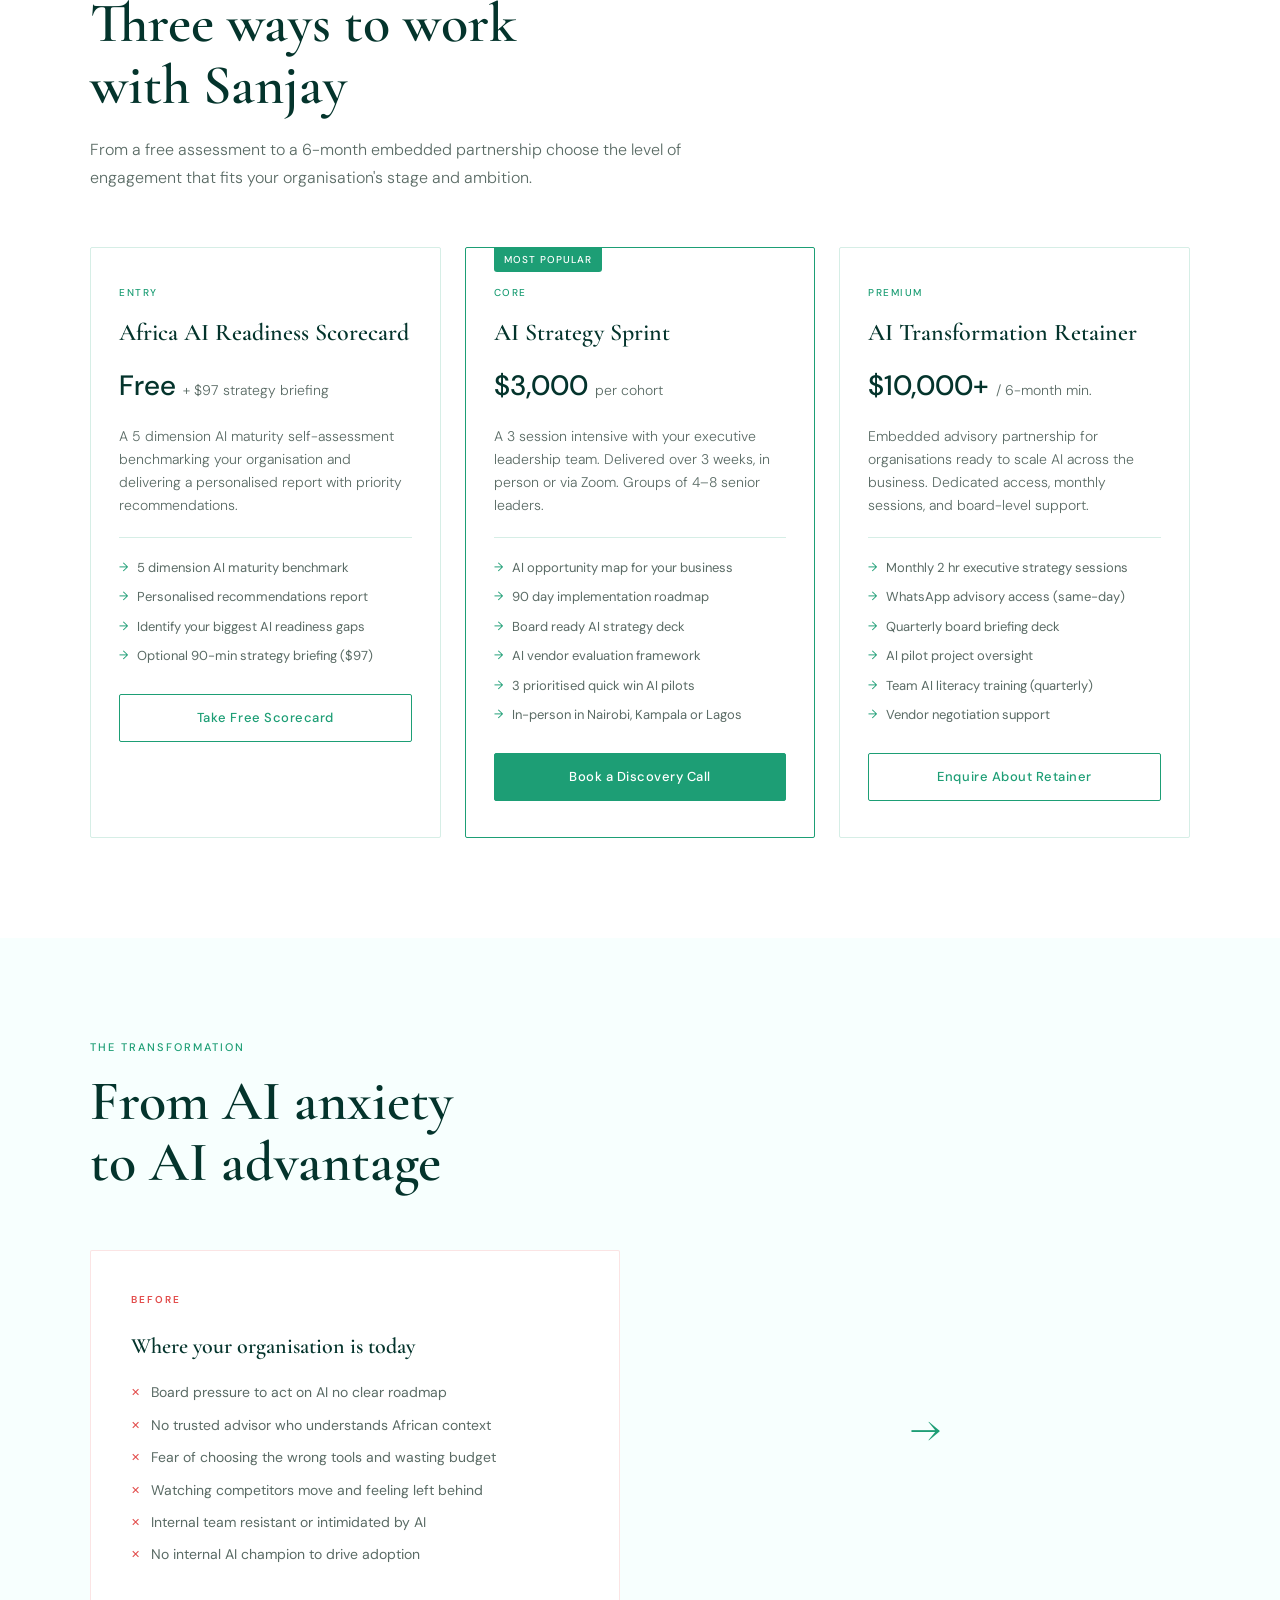
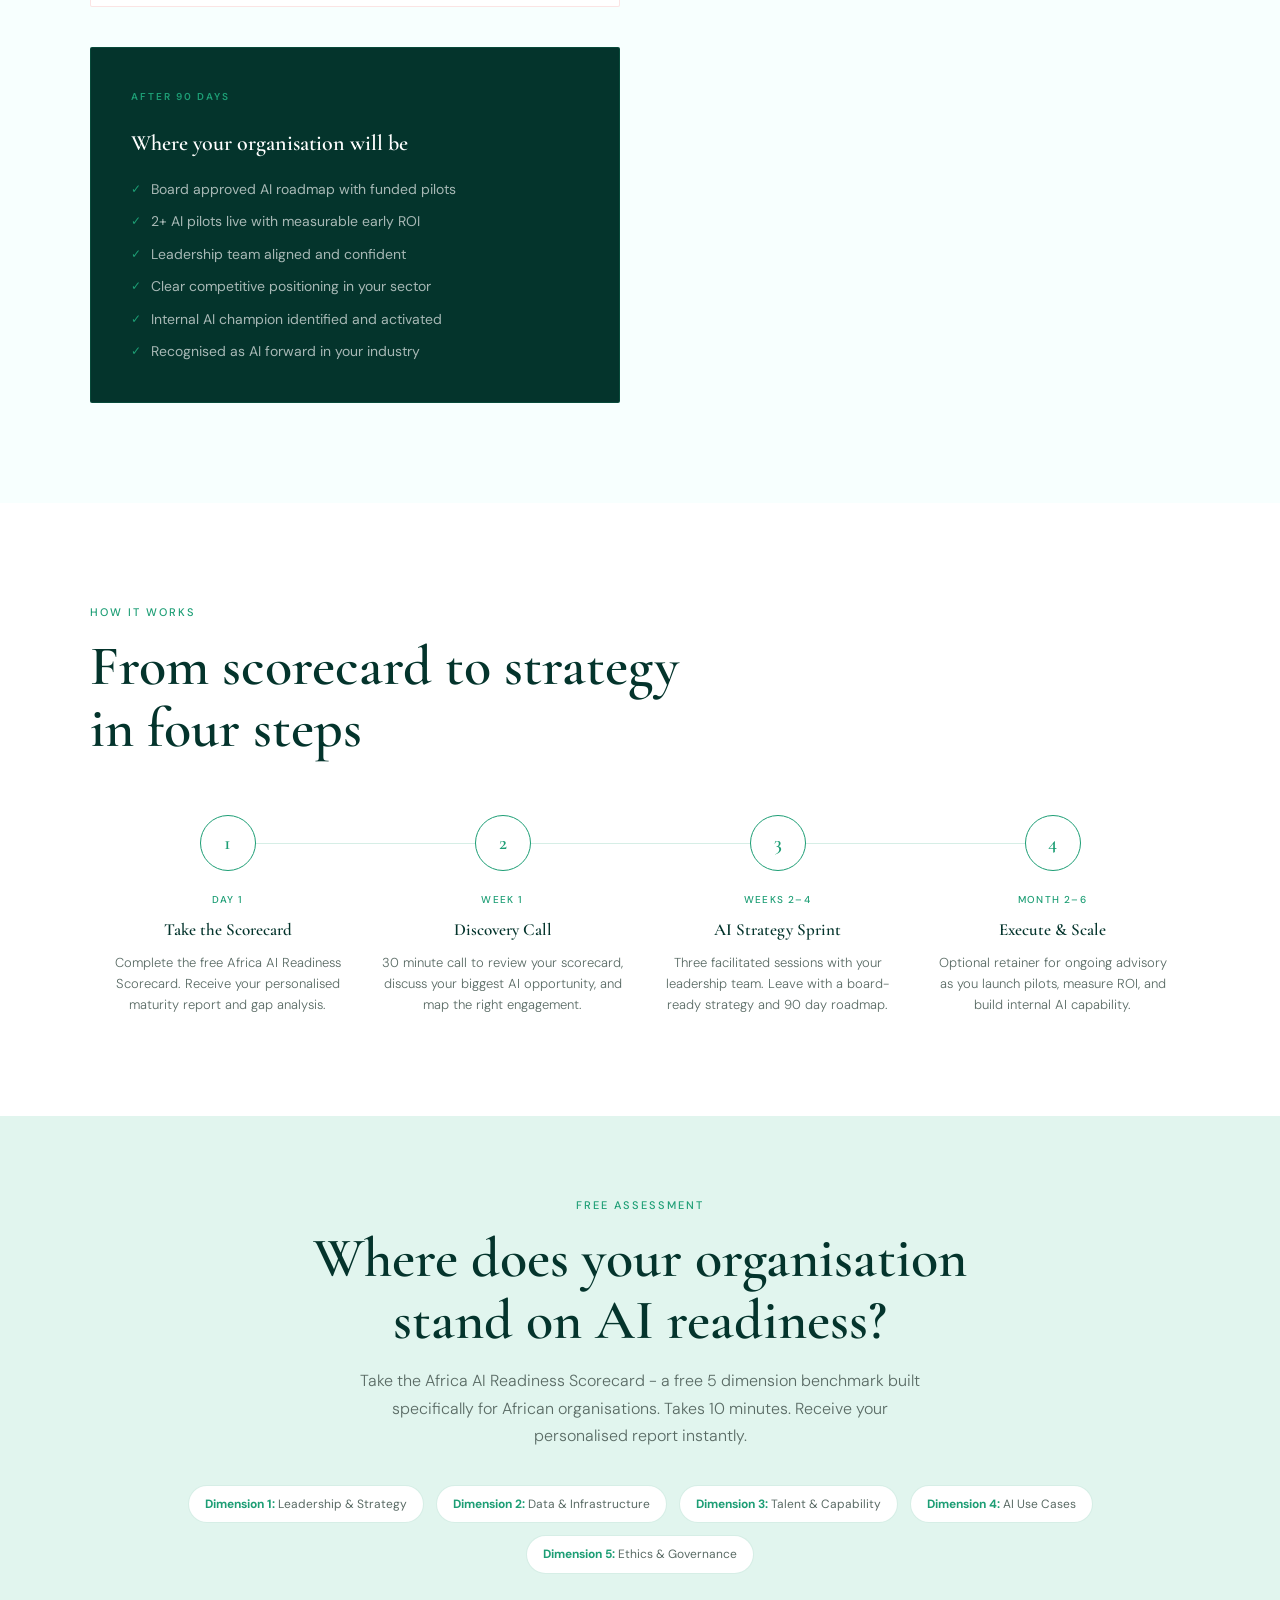
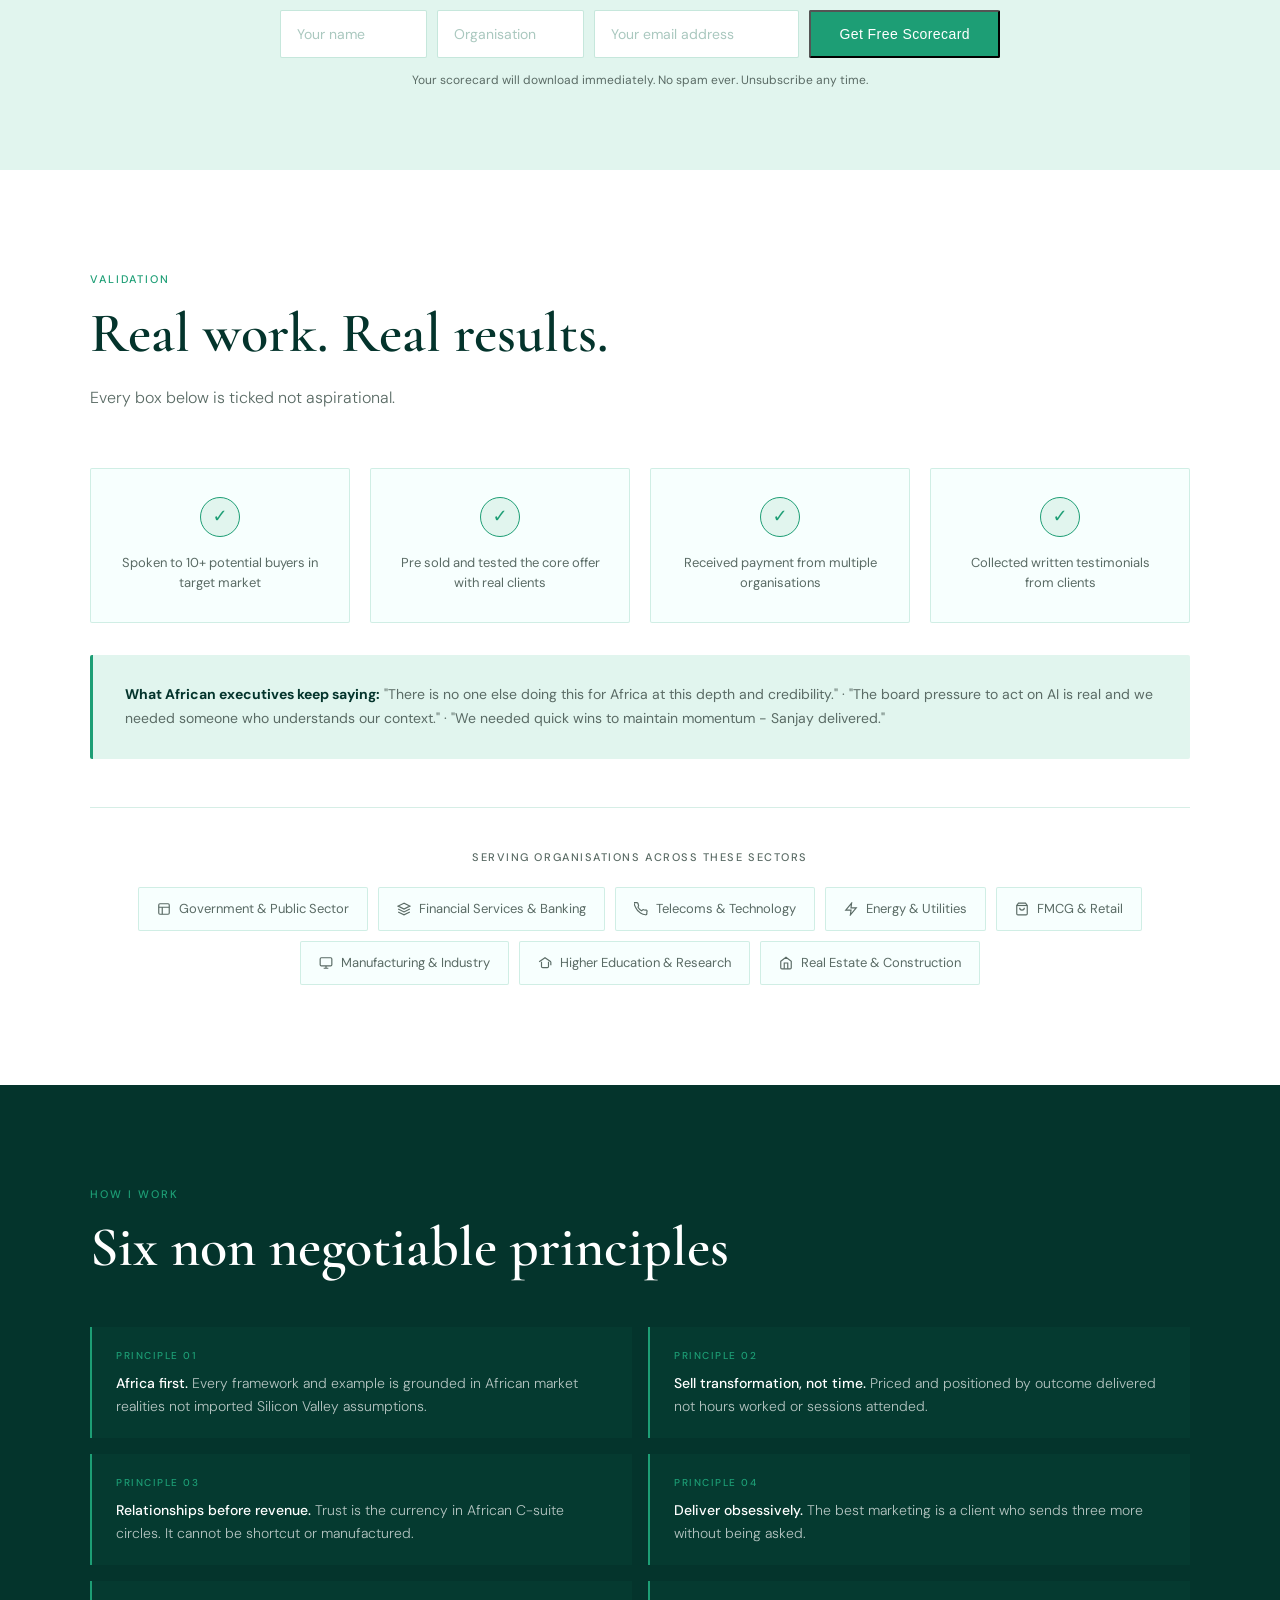
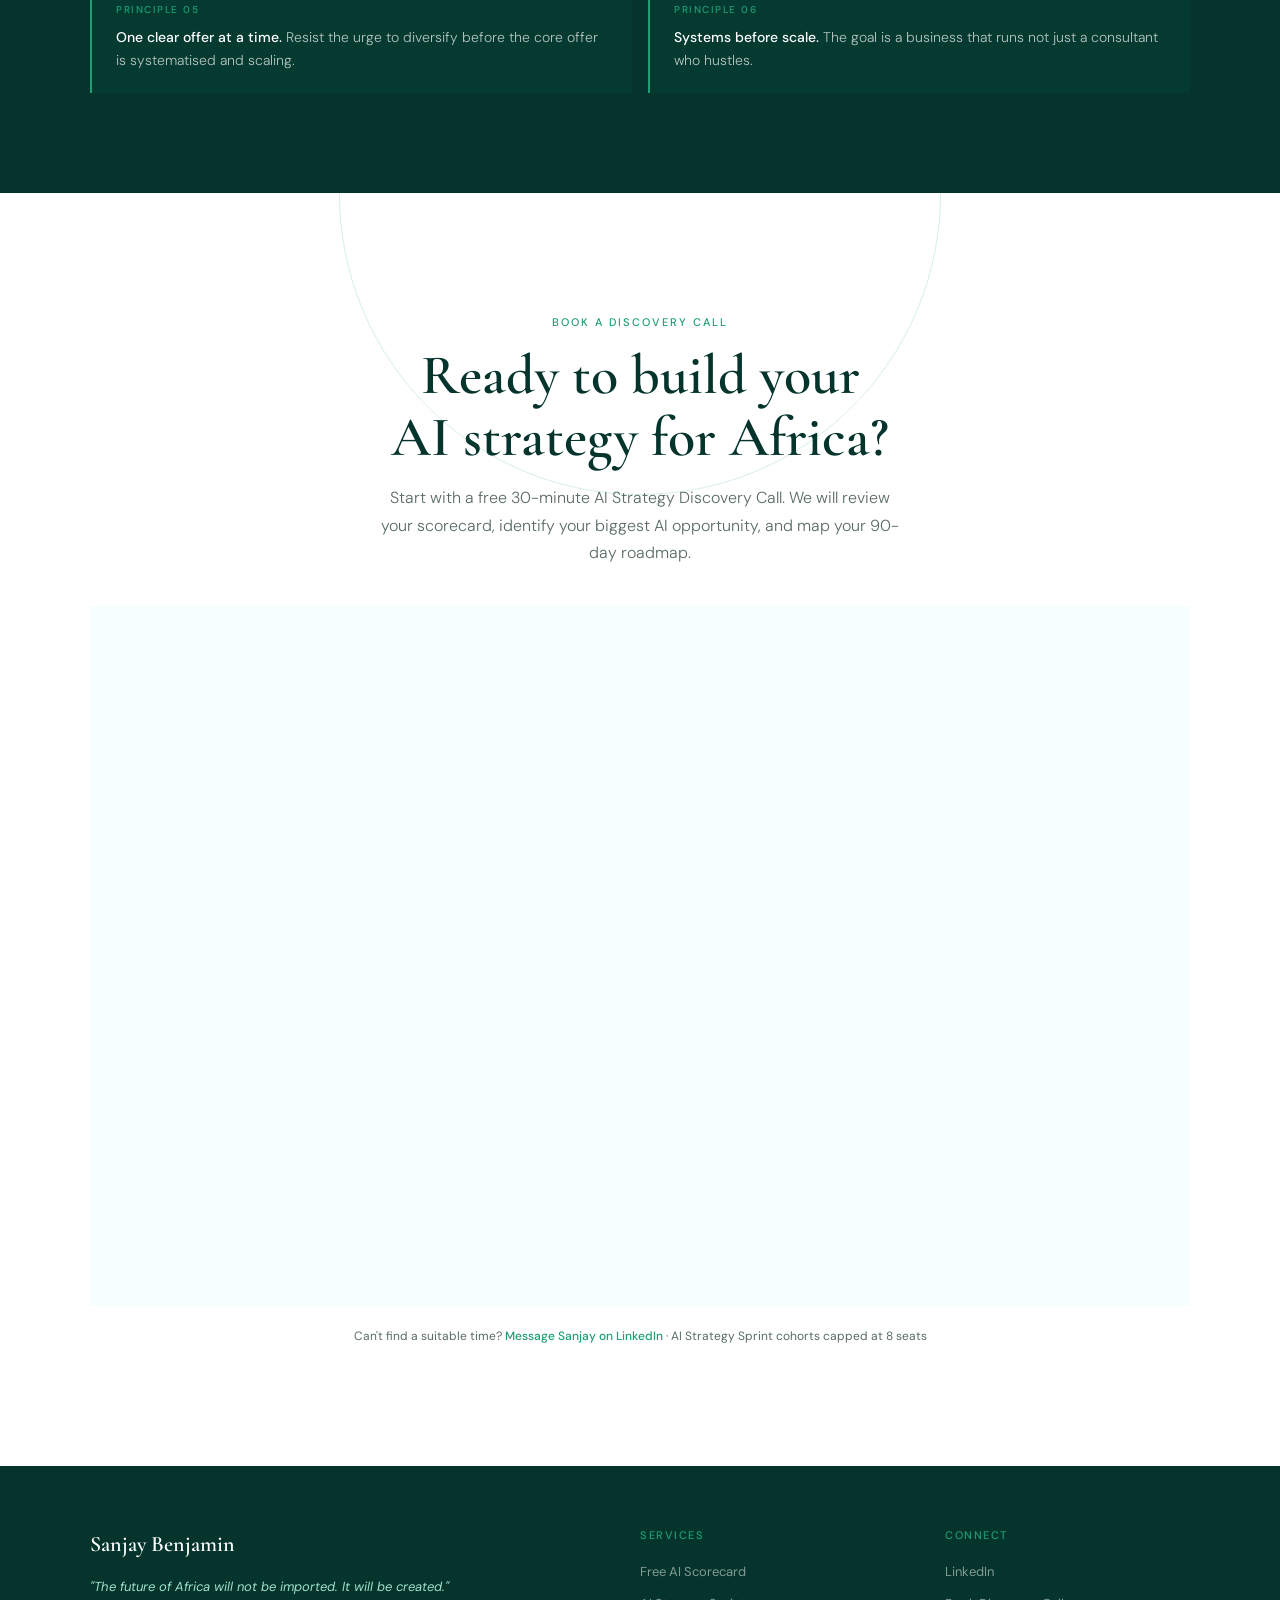
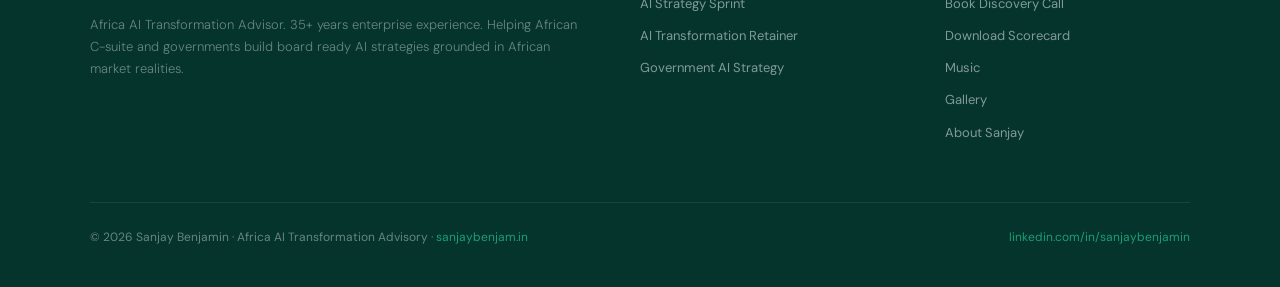
==== commit 5b51cc02: "Replace profile photo on home page Co-Authored-By: Claude Opus 5.5 <noreply@anthropic.com> Claude-Se" ====
--- a/index.html
+++ b/index.html
@@ -385,7 +385,7 @@
   <div class="container">
     <div class="about-grid">
       <div class="about-img-wrap">
-        <img src="sb.jpg" alt="Sanjay Benjamin - Africa AI Transformation Advisor">
+        <img src="sb.jpg?v=2" alt="Sanjay Benjamin - Africa AI Transformation Advisor">
         <div class="about-img-accent"></div>
         <div class="about-img-tag">
           <span>Doctorate (DBA) · MBA</span>
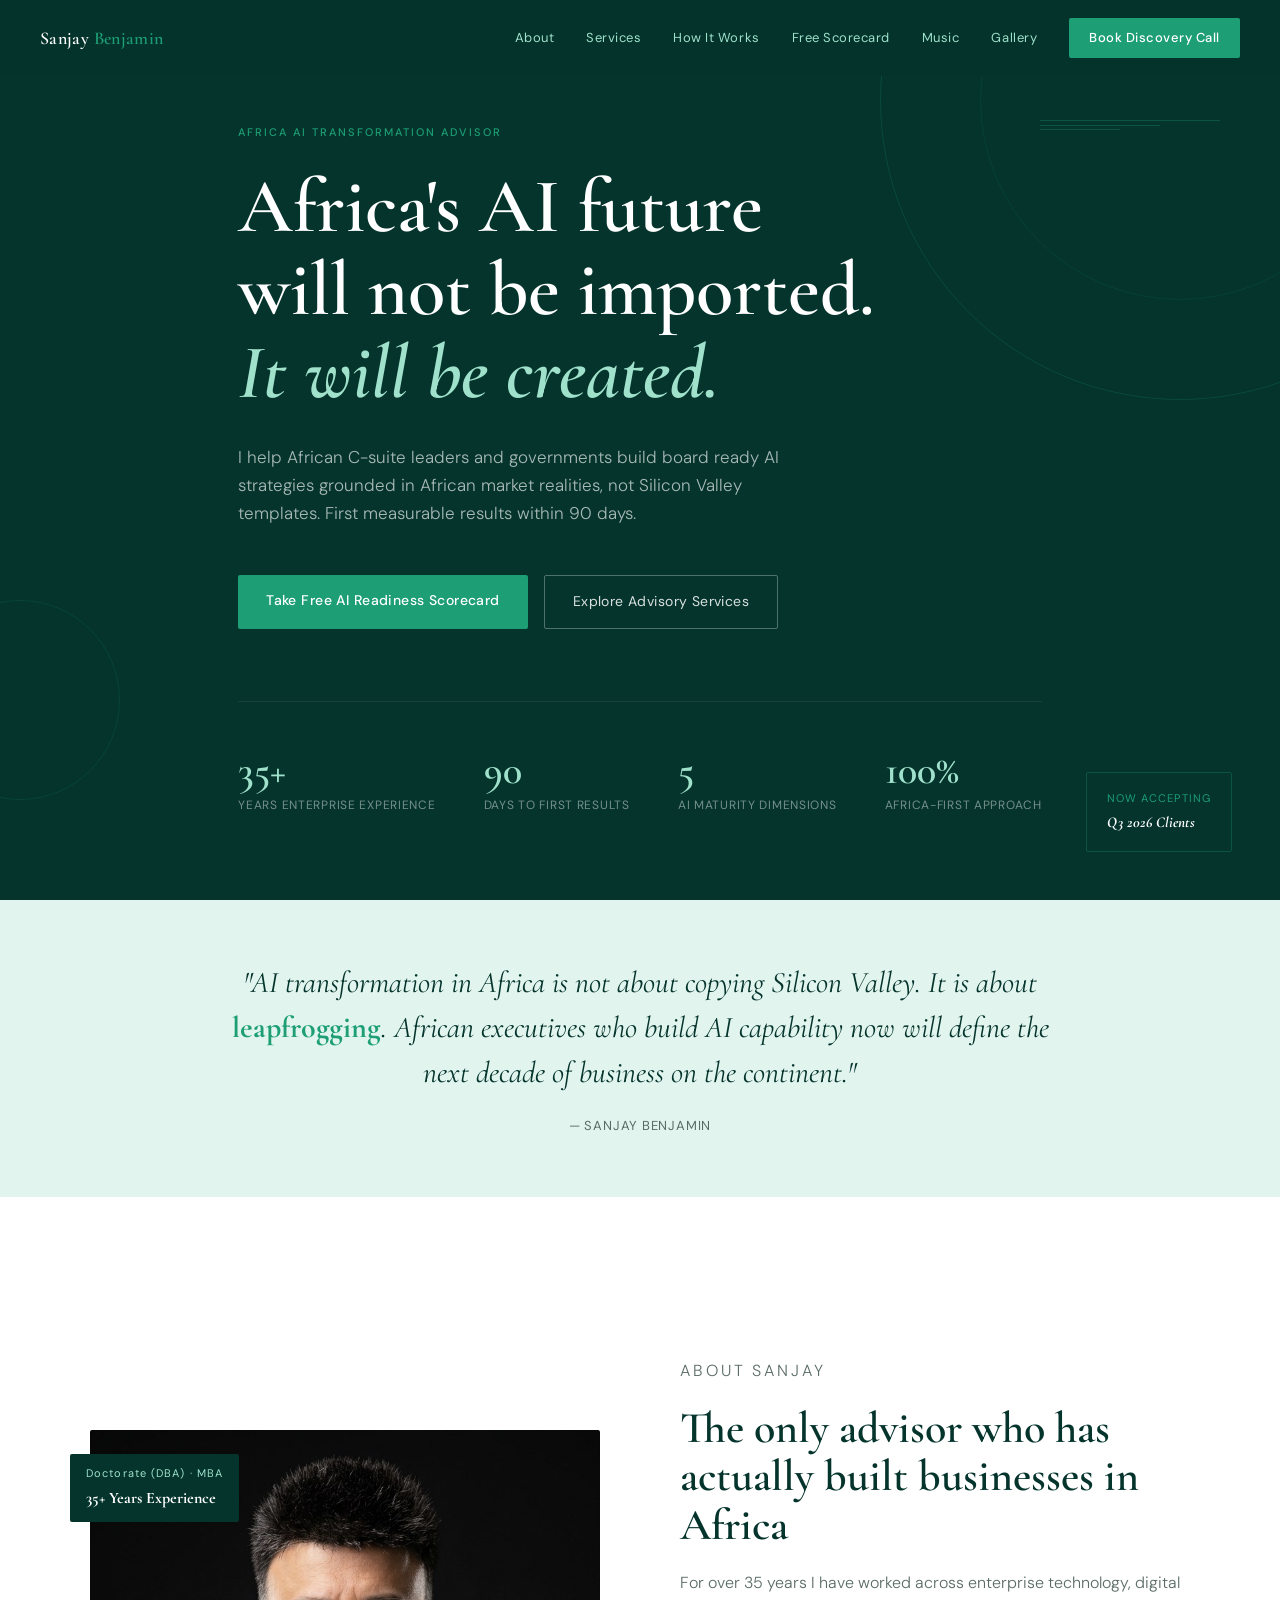
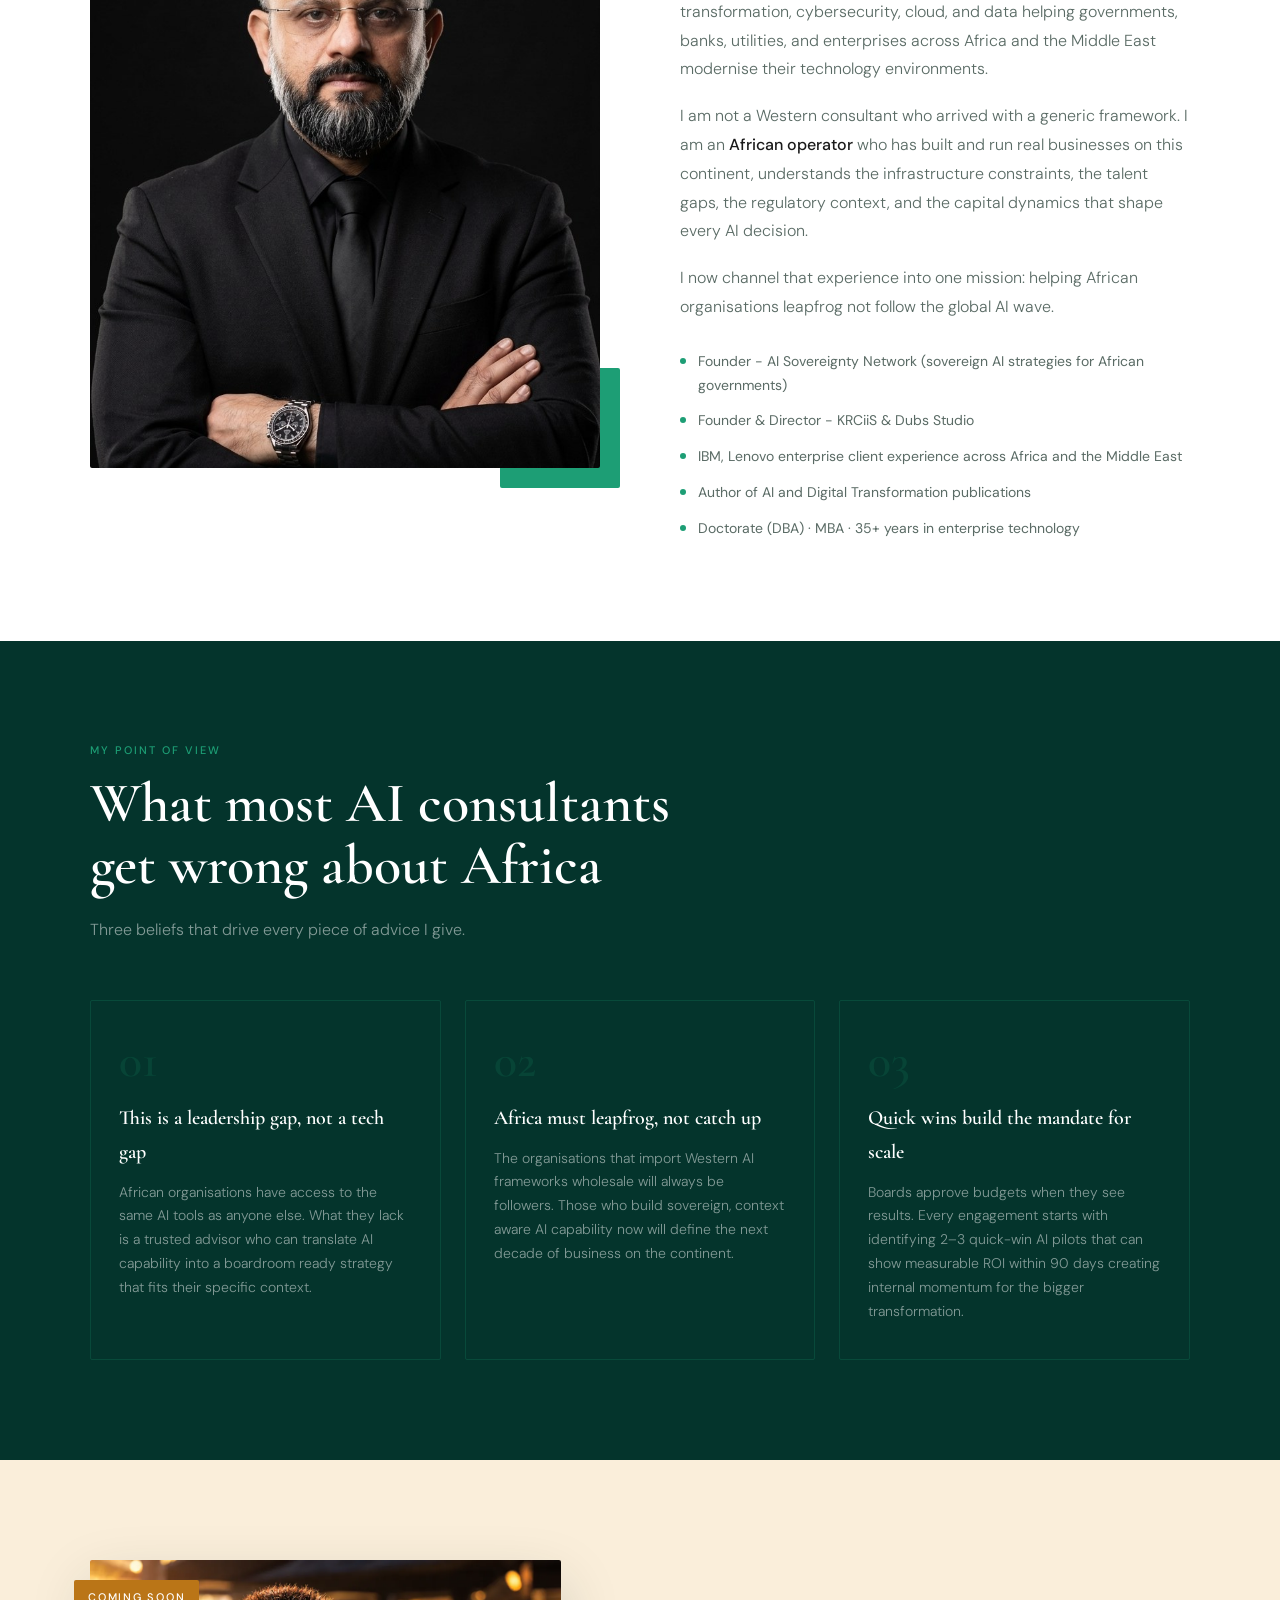
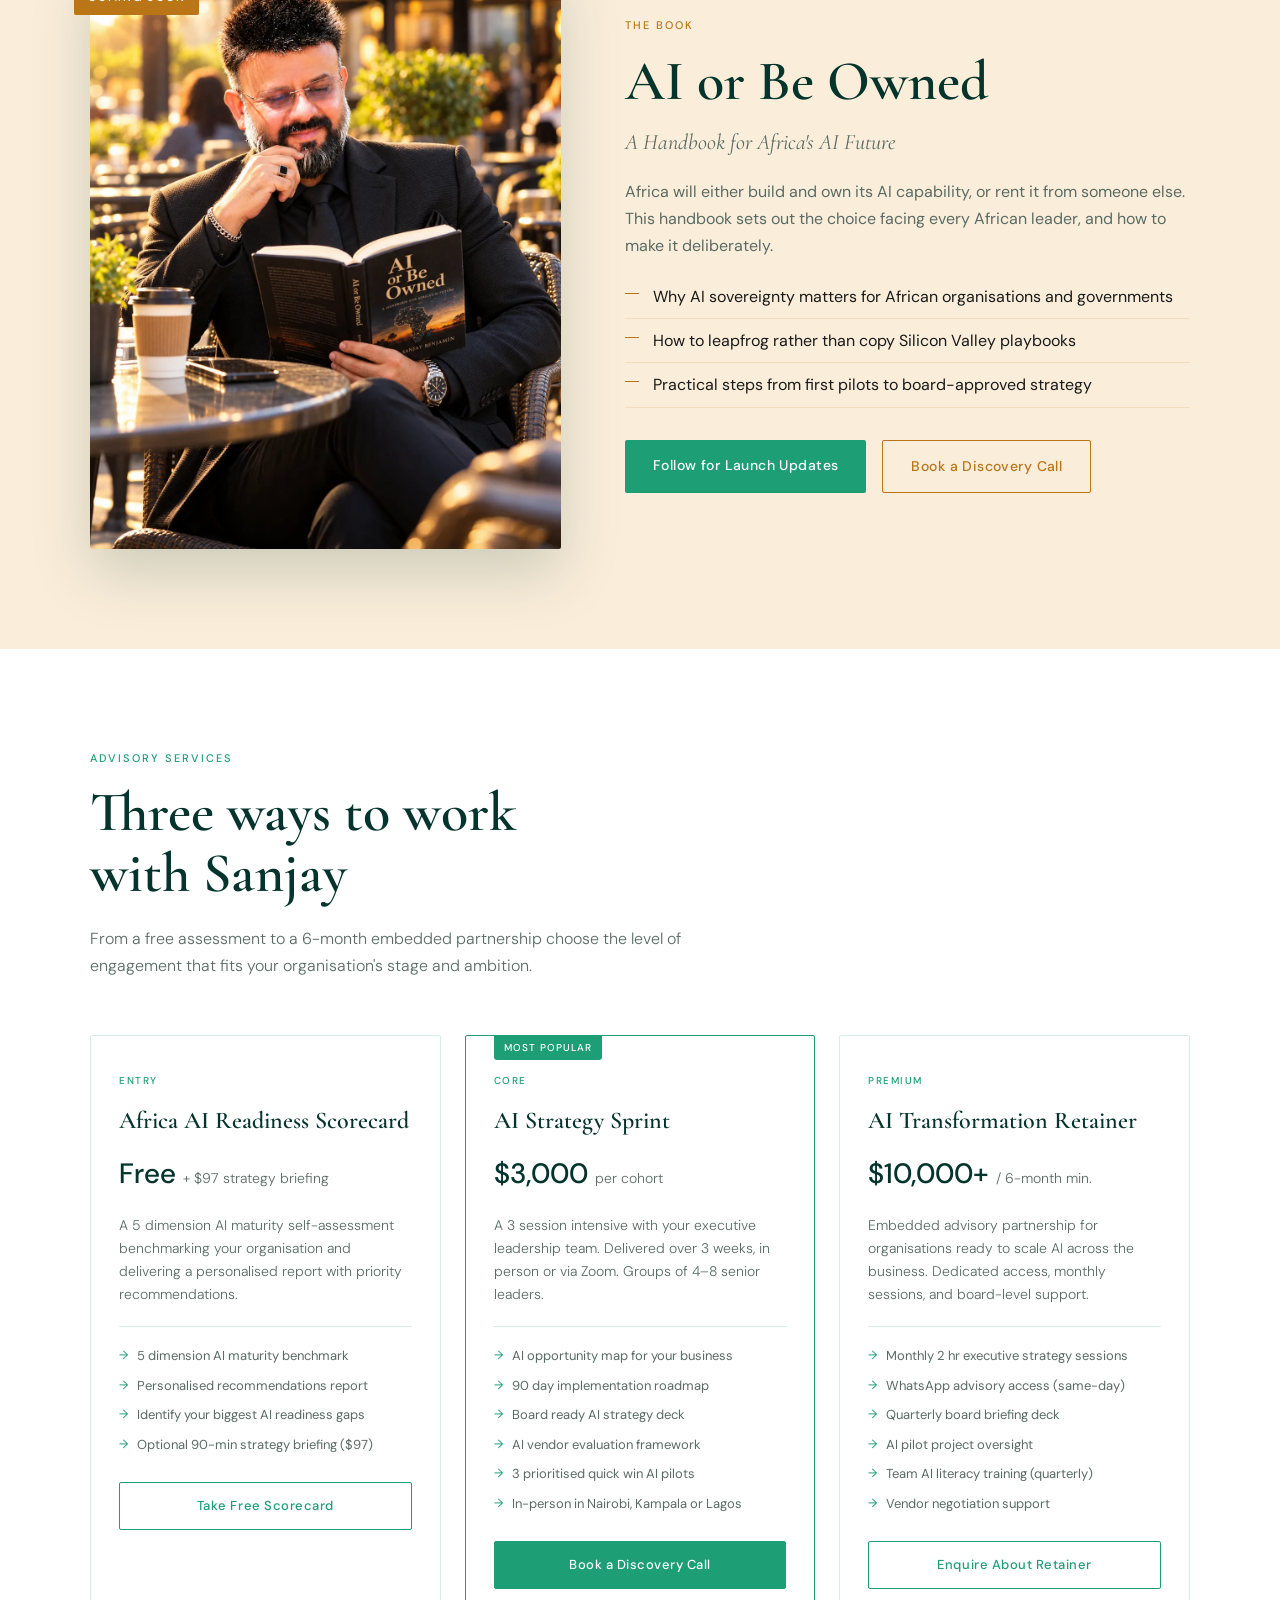
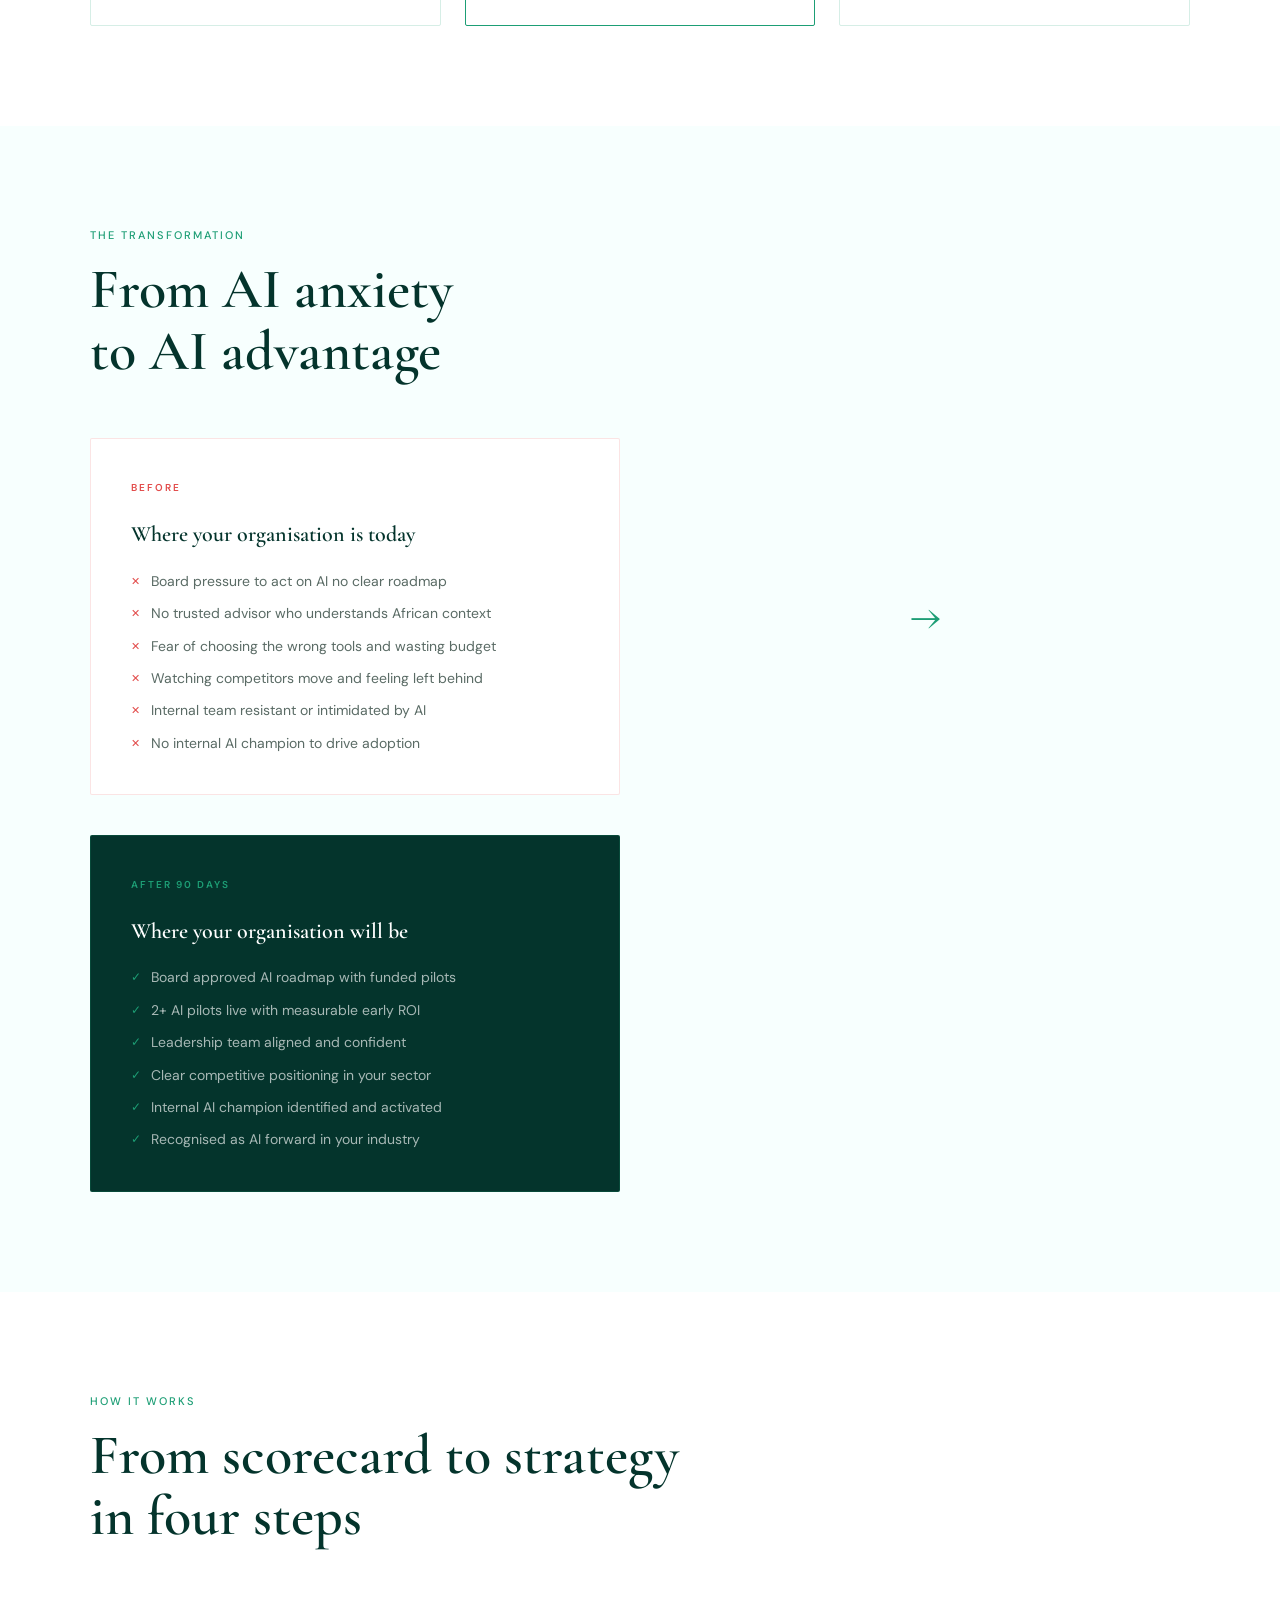
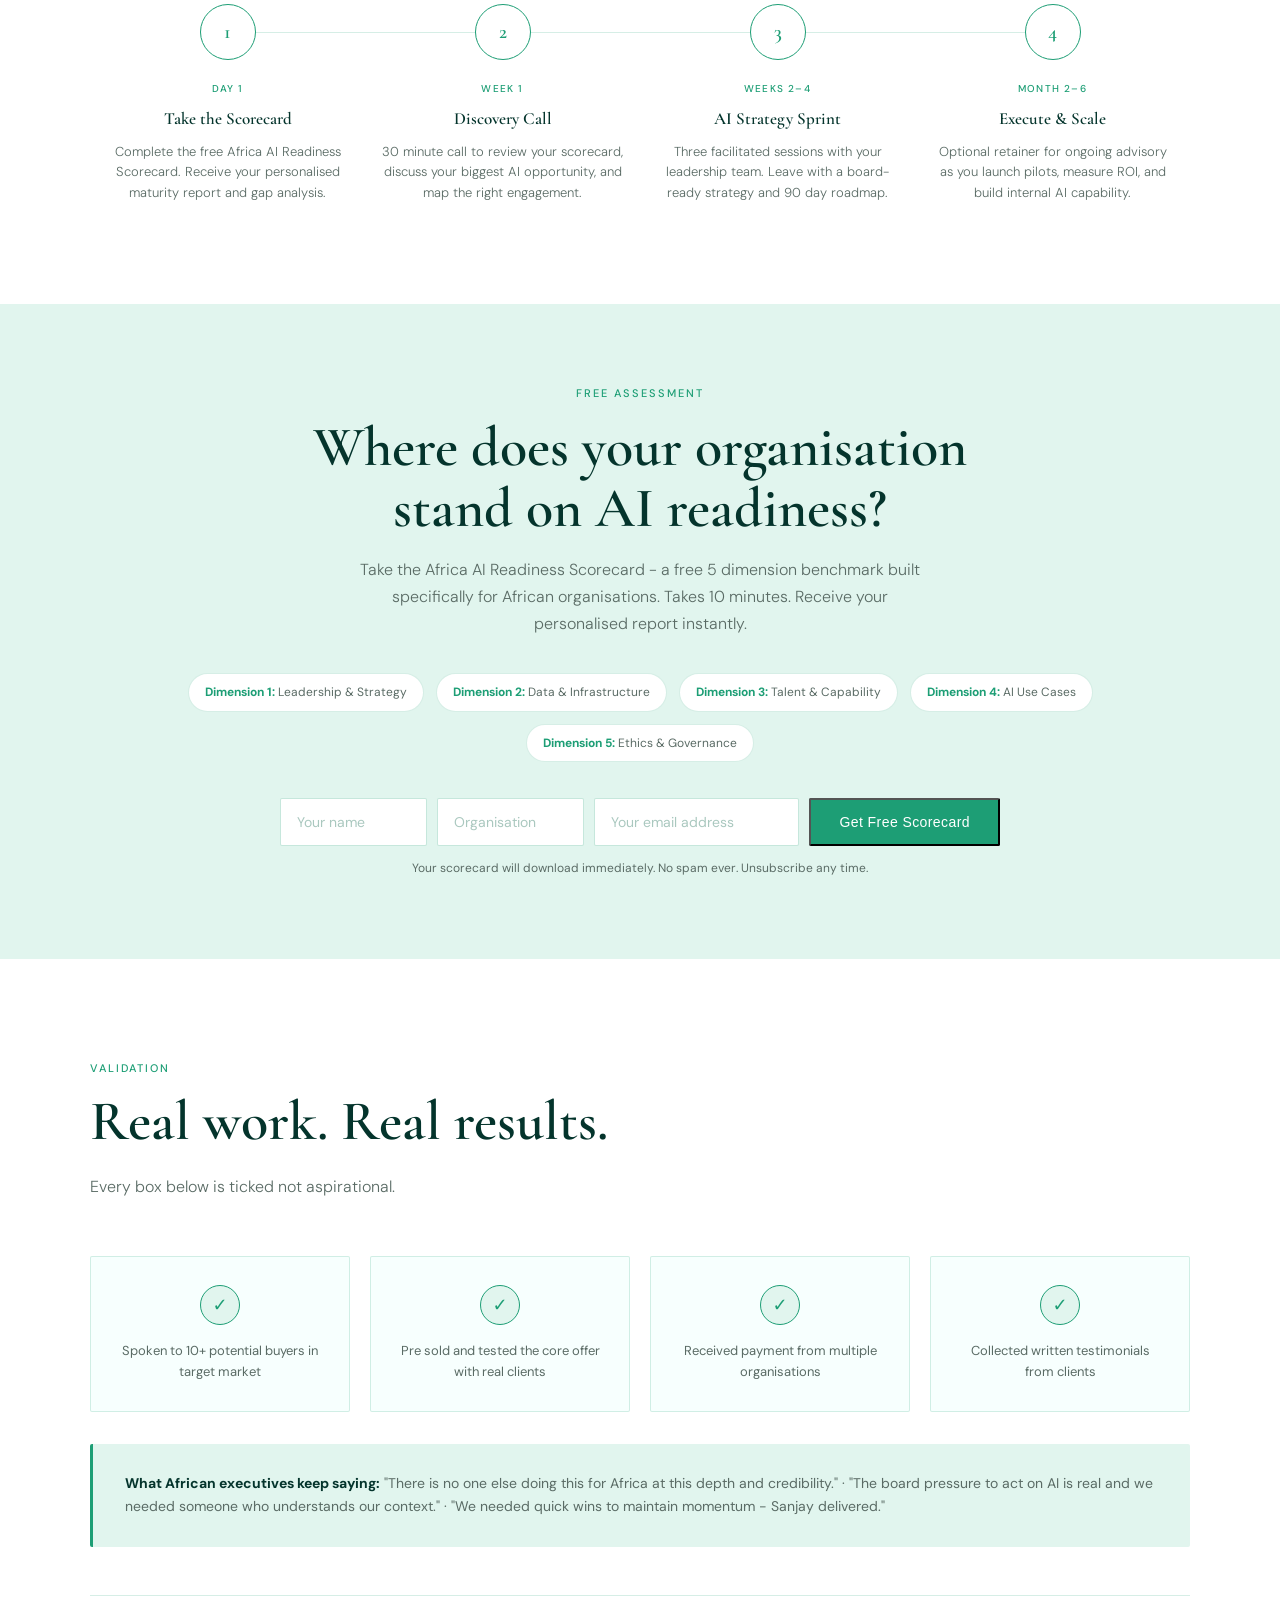
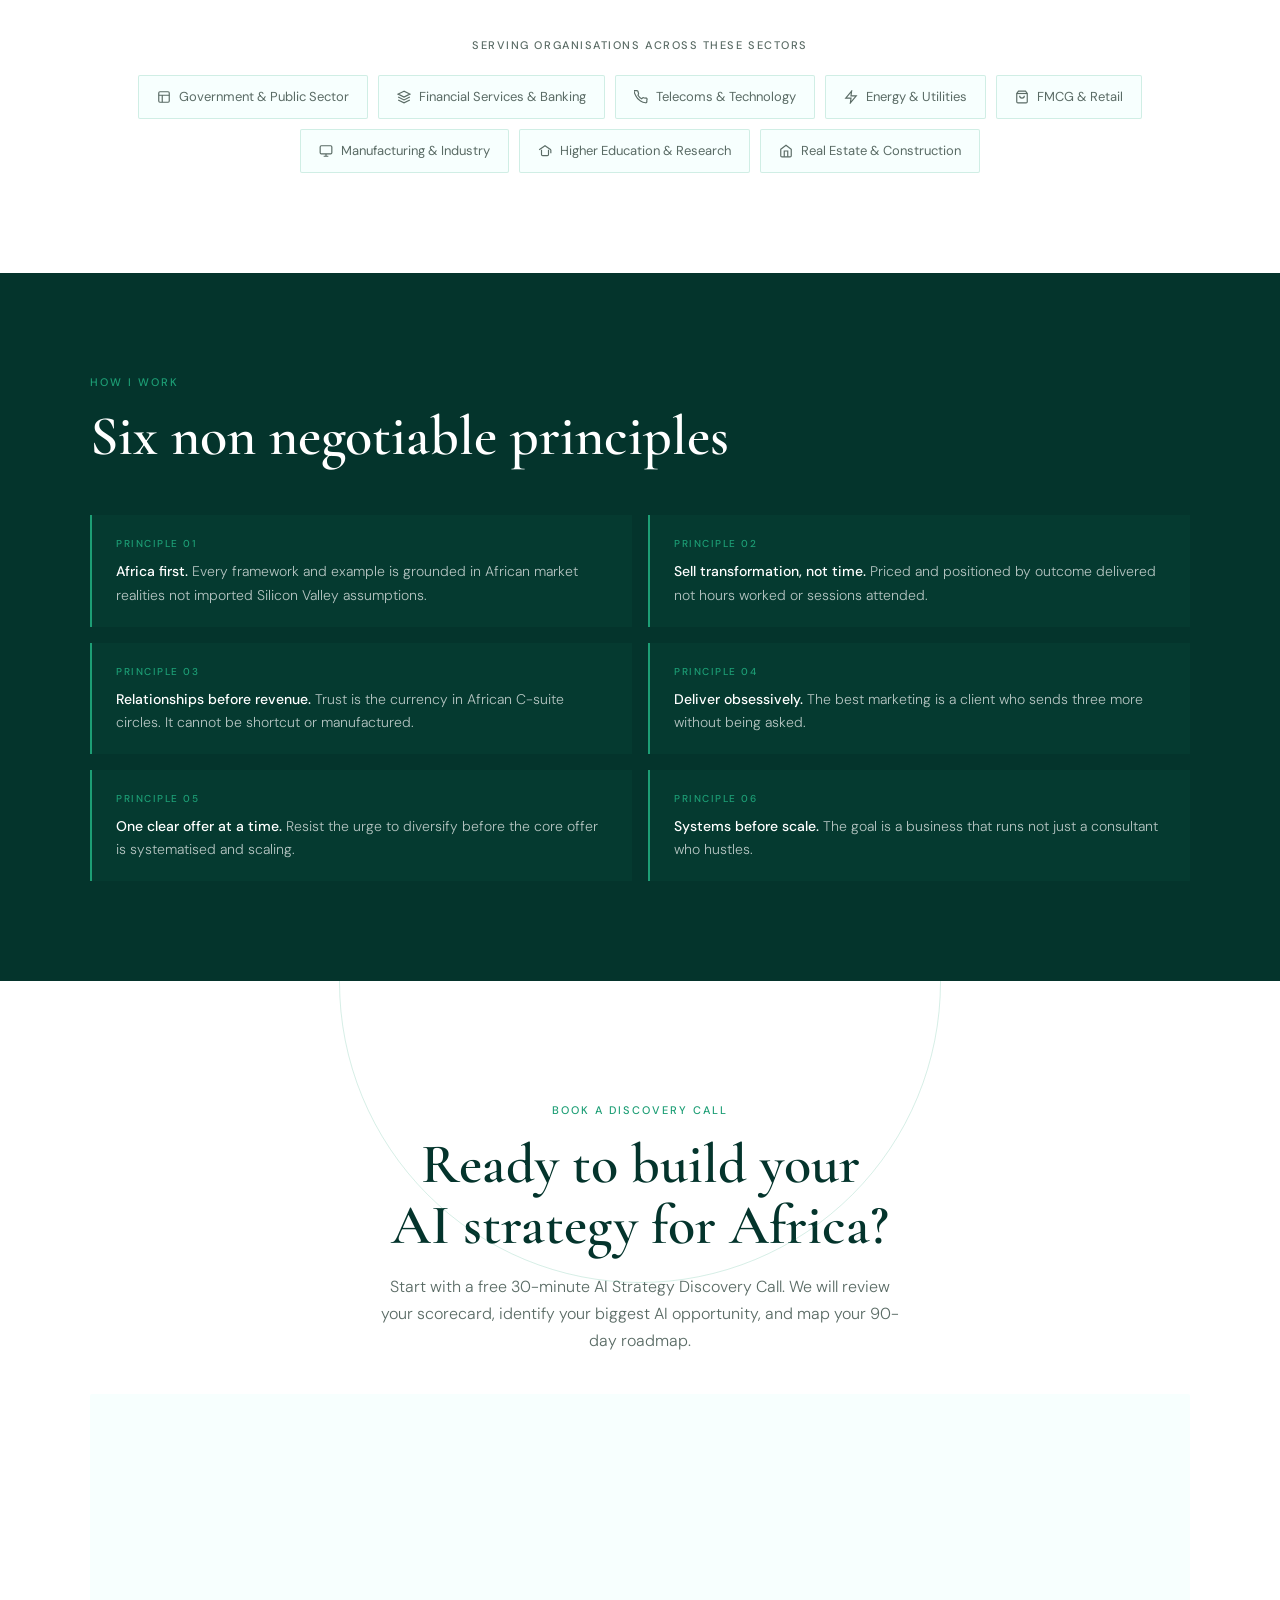
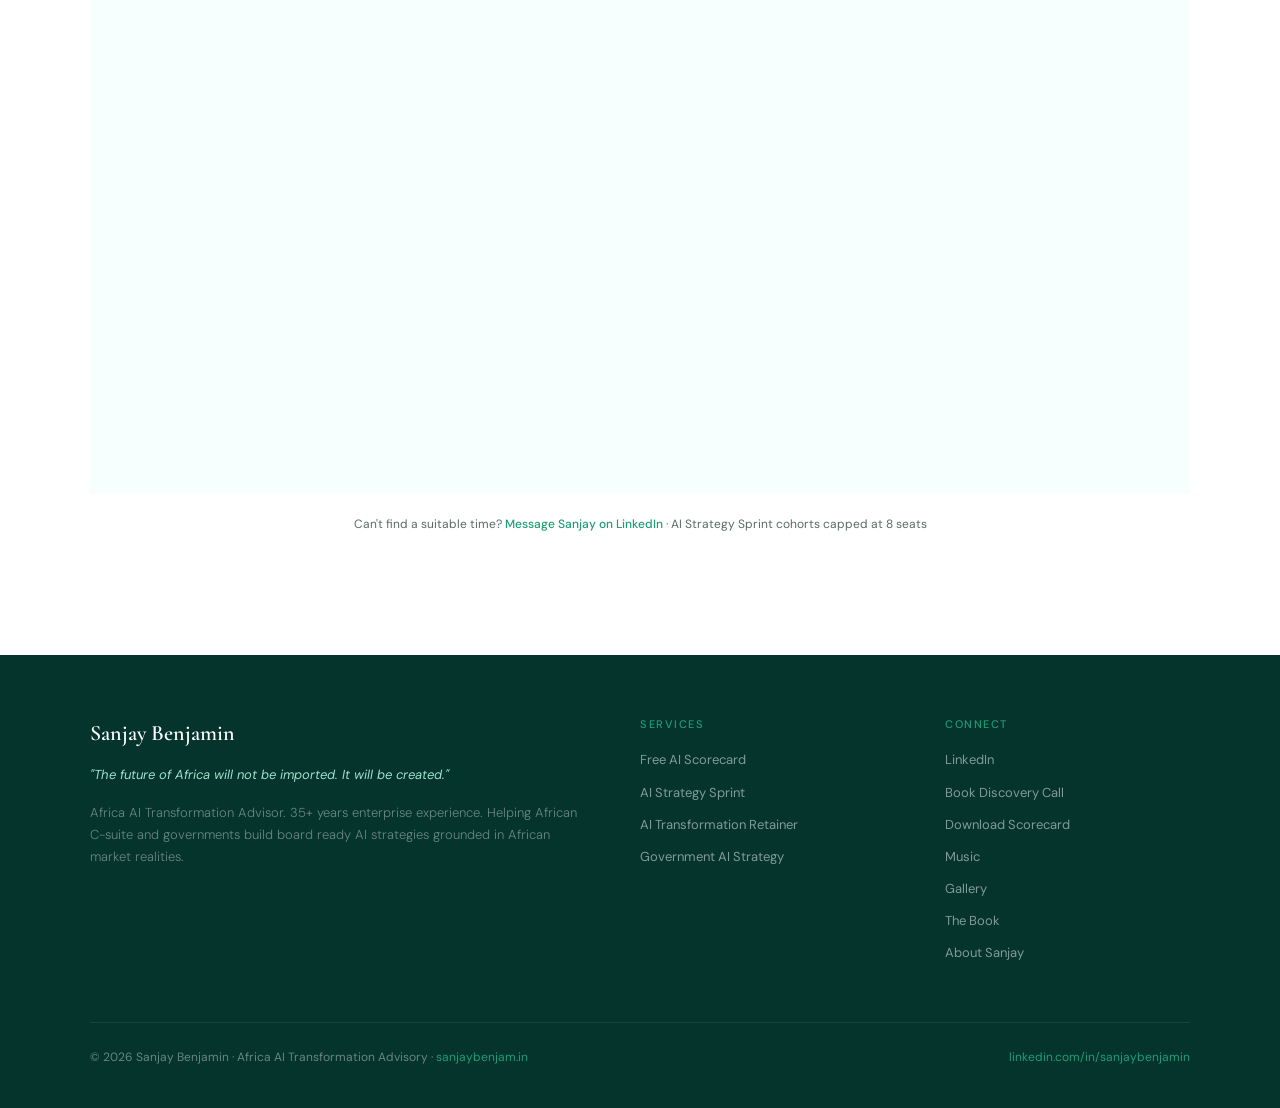
==== commit a22eff9a: "Add 'AI or Be Owned' coming-soon book section; fix swapped gallery photos Co-Authored-By: Claude Opu" ====
--- a/index.html
+++ b/index.html
@@ -66,6 +66,23 @@
 .hero-badge{position:absolute;bottom:48px;right:48px;border:1px solid rgba(29,158,117,.3);border-radius:2px;padding:16px 20px;opacity:0;animation:fadeUp .8s 1.2s forwards}
 .hero-badge p{font-size:11px;color:var(--accent);letter-spacing:.1em;text-transform:uppercase}
 .hero-badge strong{font-family:var(--serif);font-size:15px;color:#fff;display:block;margin-top:2px;font-style:italic}
+
+/* ── BOOK ── */
+.book-section{background:var(--amber-l)}
+.book-grid{display:grid;grid-template-columns:5fr 6fr;gap:64px;align-items:center}
+.book-img{position:relative}
+.book-img img{width:100%;height:auto;display:block;border-radius:2px;box-shadow:0 24px 60px rgba(4,52,44,.18)}
+.book-badge{position:absolute;top:20px;left:-16px;background:var(--amber);color:#fff;font-size:11px;letter-spacing:.16em;text-transform:uppercase;font-weight:500;padding:8px 14px;border-radius:2px}
+.book-section .section-label{color:var(--amber)}
+.book-sub{font-family:var(--serif);font-style:italic;font-size:22px;color:var(--mid);margin:-8px 0 24px}
+.book-text p{color:var(--muted);margin-bottom:16px}
+.book-points{list-style:none;margin:8px 0 32px;padding:0}
+.book-points li{padding:8px 0 8px 28px;position:relative;color:var(--text);border-bottom:1px solid rgba(186,117,23,.15)}
+.book-points li::before{content:"";position:absolute;left:0;top:18px;width:14px;height:1px;background:var(--amber)}
+.book-actions{display:flex;gap:16px;flex-wrap:wrap}
+.btn-amber-ghost{border:1px solid var(--amber);color:var(--amber);padding:14px 28px;border-radius:2px;text-decoration:none;font-weight:500;font-size:14px;letter-spacing:.03em;transition:background .2s,color .2s}
+.btn-amber-ghost:hover{background:var(--amber);color:#fff}
+@media(max-width:900px){.book-grid{grid-template-columns:1fr;gap:40px}.book-badge{left:12px}.book-img img{max-height:420px;object-fit:cover;object-position:center 40%}}
 
 @keyframes fadeUp{from{opacity:0;transform:translateY(20px)}to{opacity:1;transform:translateY(0)}}
 
@@ -305,6 +322,7 @@
     <a href="#offers" class="mobile-link">Services</a>
     <a href="#process" class="mobile-link">How It Works</a>
     <a href="#scorecard" class="mobile-link">Free Scorecard</a>
+    <a href="#book" class="mobile-link">The Book</a>
     <a href="https://www.sanjaybenjam.in/music.html" class="mobile-link">Music</a>
     <a href="https://www.sanjaybenjam.in/gallery.html" class="mobile-link">Gallery</a>
     <a href="#validation" class="mobile-link">Social Proof</a>
@@ -432,6 +450,33 @@
         <div class="pov-num">03</div>
         <h3>Quick wins build the mandate for scale</h3>
         <p>Boards approve budgets when they see results. Every engagement starts with identifying 2–3 quick-win AI pilots that can show measurable ROI within 90 days creating internal momentum for the bigger transformation.</p>
+      </div>
+    </div>
+  </div>
+</section>
+
+<!-- BOOK -->
+<section class="book-section" id="book">
+  <div class="container">
+    <div class="book-grid">
+      <div class="book-img">
+        <img src="images/gallery/full/sanjay-benjamin-lifestyle-00-ai-or-be-owned-book.webp" alt="Sanjay Benjamin reading his book AI or Be Owned: A Handbook for Africa's AI Future" loading="lazy" width="1122" height="1402">
+        <span class="book-badge">Coming Soon</span>
+      </div>
+      <div class="book-text">
+        <p class="section-label">The Book</p>
+        <h2 class="section-title">AI or Be Owned</h2>
+        <p class="book-sub">A Handbook for Africa's AI Future</p>
+        <p>Africa will either build and own its AI capability, or rent it from someone else. This handbook sets out the choice facing every African leader, and how to make it deliberately.</p>
+        <ul class="book-points">
+          <li>Why AI sovereignty matters for African organisations and governments</li>
+          <li>How to leapfrog rather than copy Silicon Valley playbooks</li>
+          <li>Practical steps from first pilots to board-approved strategy</li>
+        </ul>
+        <div class="book-actions">
+          <a href="https://www.linkedin.com/in/sanjaybenjamin/" target="_blank" rel="noopener" class="btn-primary">Follow for Launch Updates</a>
+          <a href="#contact" class="btn-amber-ghost">Book a Discovery Call</a>
+        </div>
       </div>
     </div>
   </div>
@@ -751,6 +796,7 @@
         <a href="Africa_AI_Readiness_Scorecard_V2.pdf">Download Scorecard</a>
         <a href="https://www.sanjaybenjam.in/music.html">Music</a>
         <a href="https://www.sanjaybenjam.in/gallery.html">Gallery</a>
+        <a href="#book">The Book</a>
         <a href="#about">About Sanjay</a>
       </div>
     </div>
